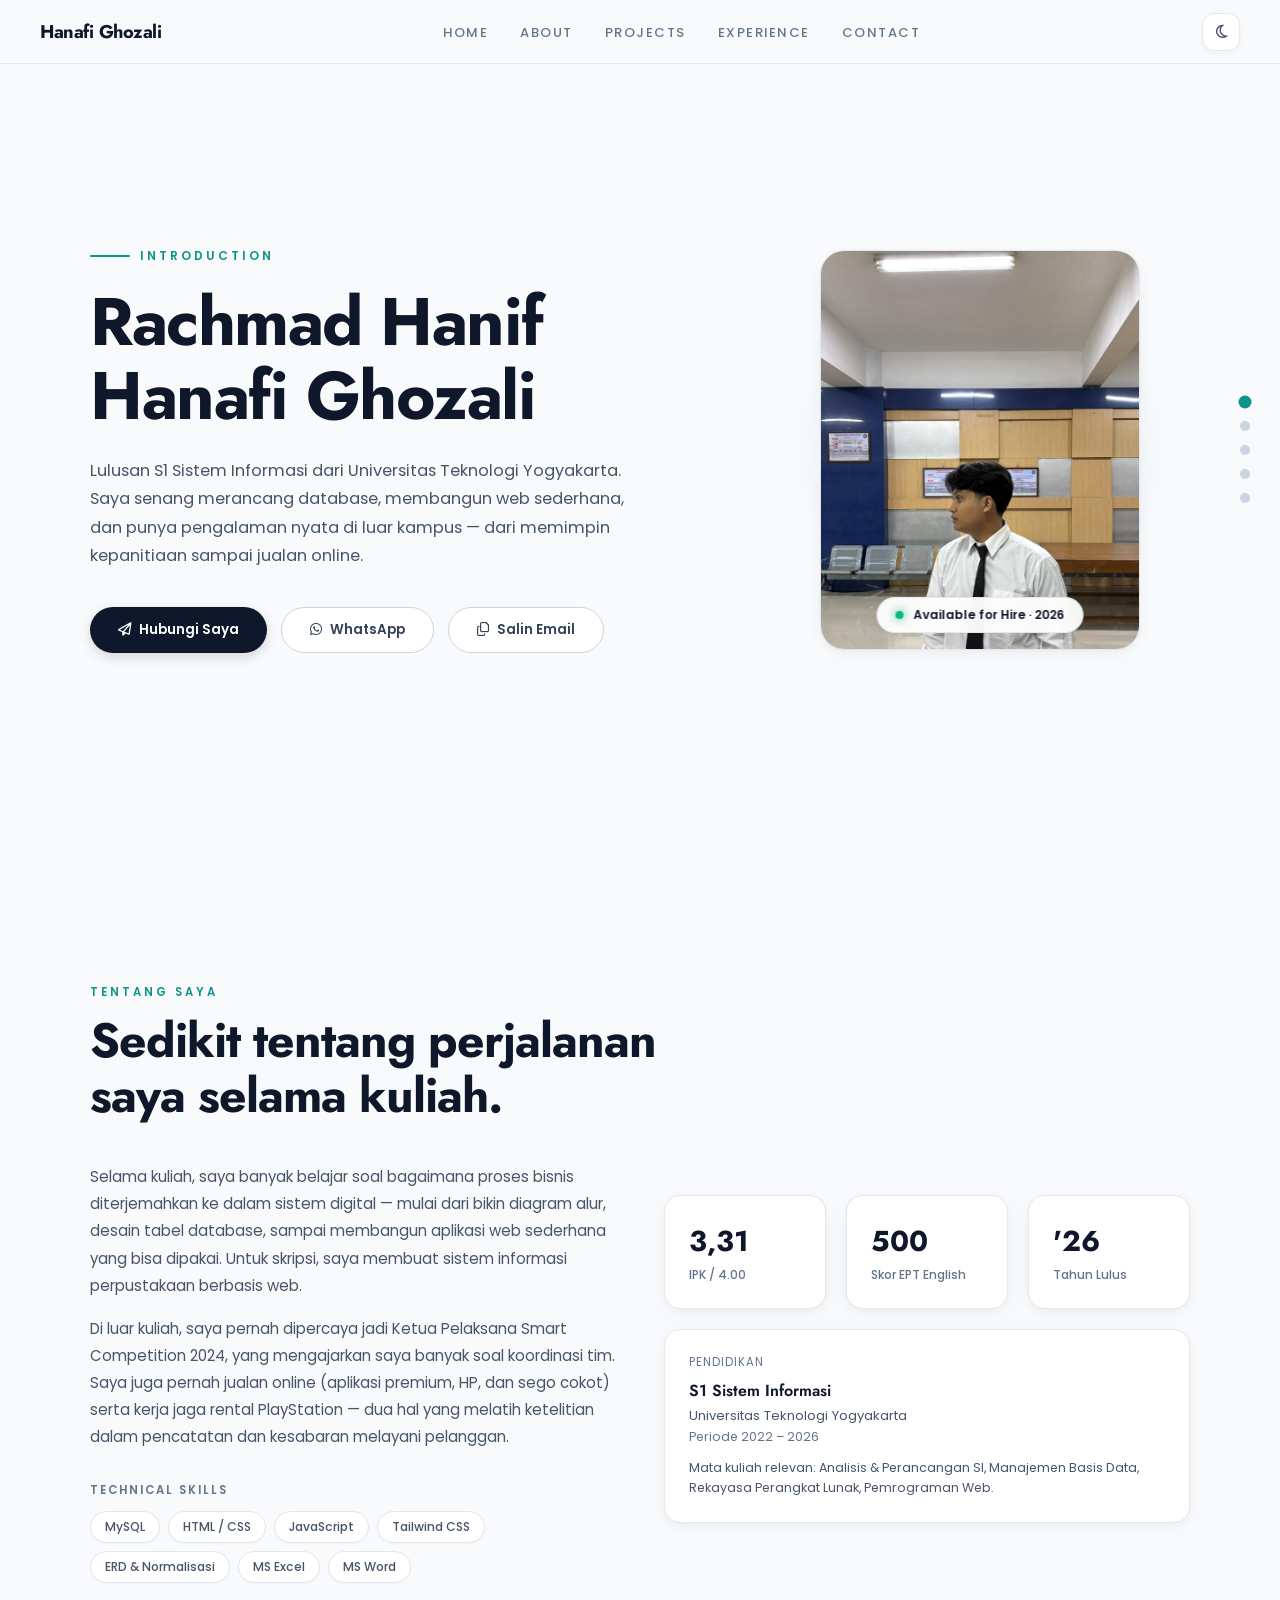
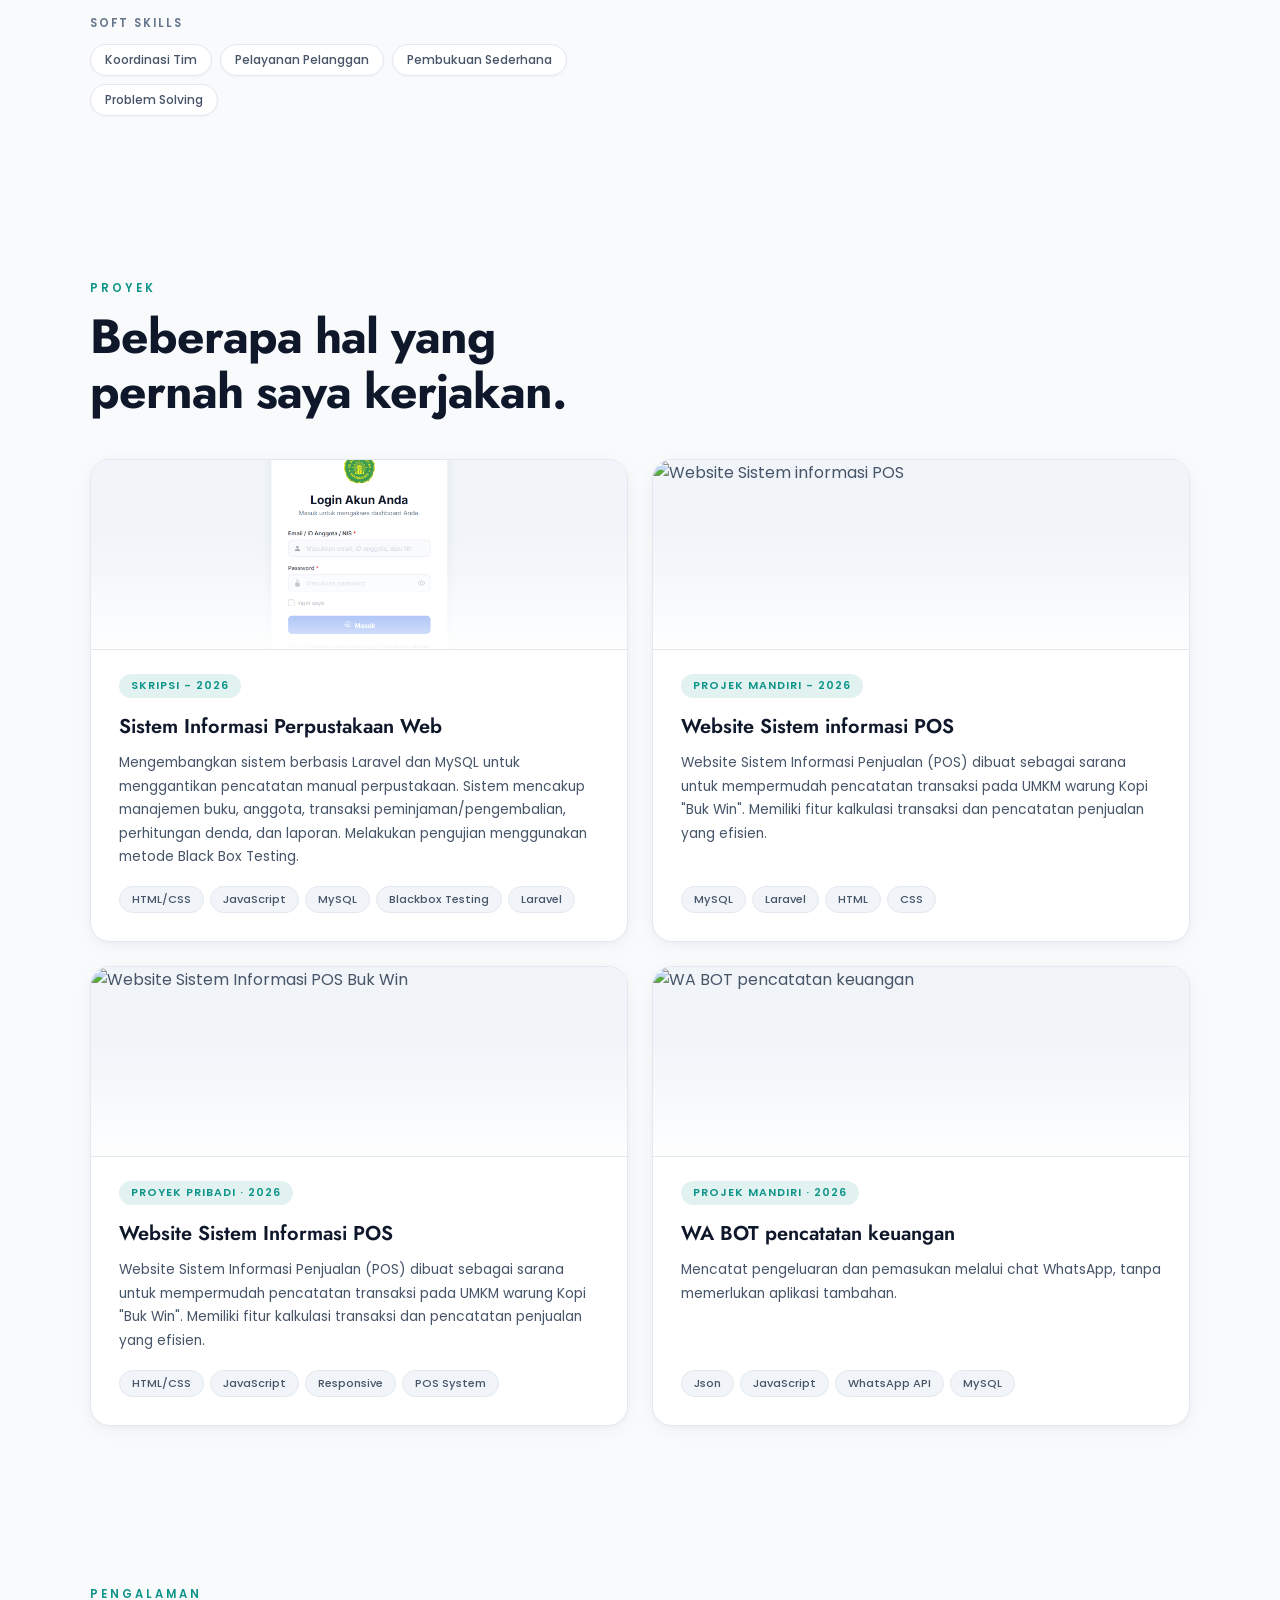
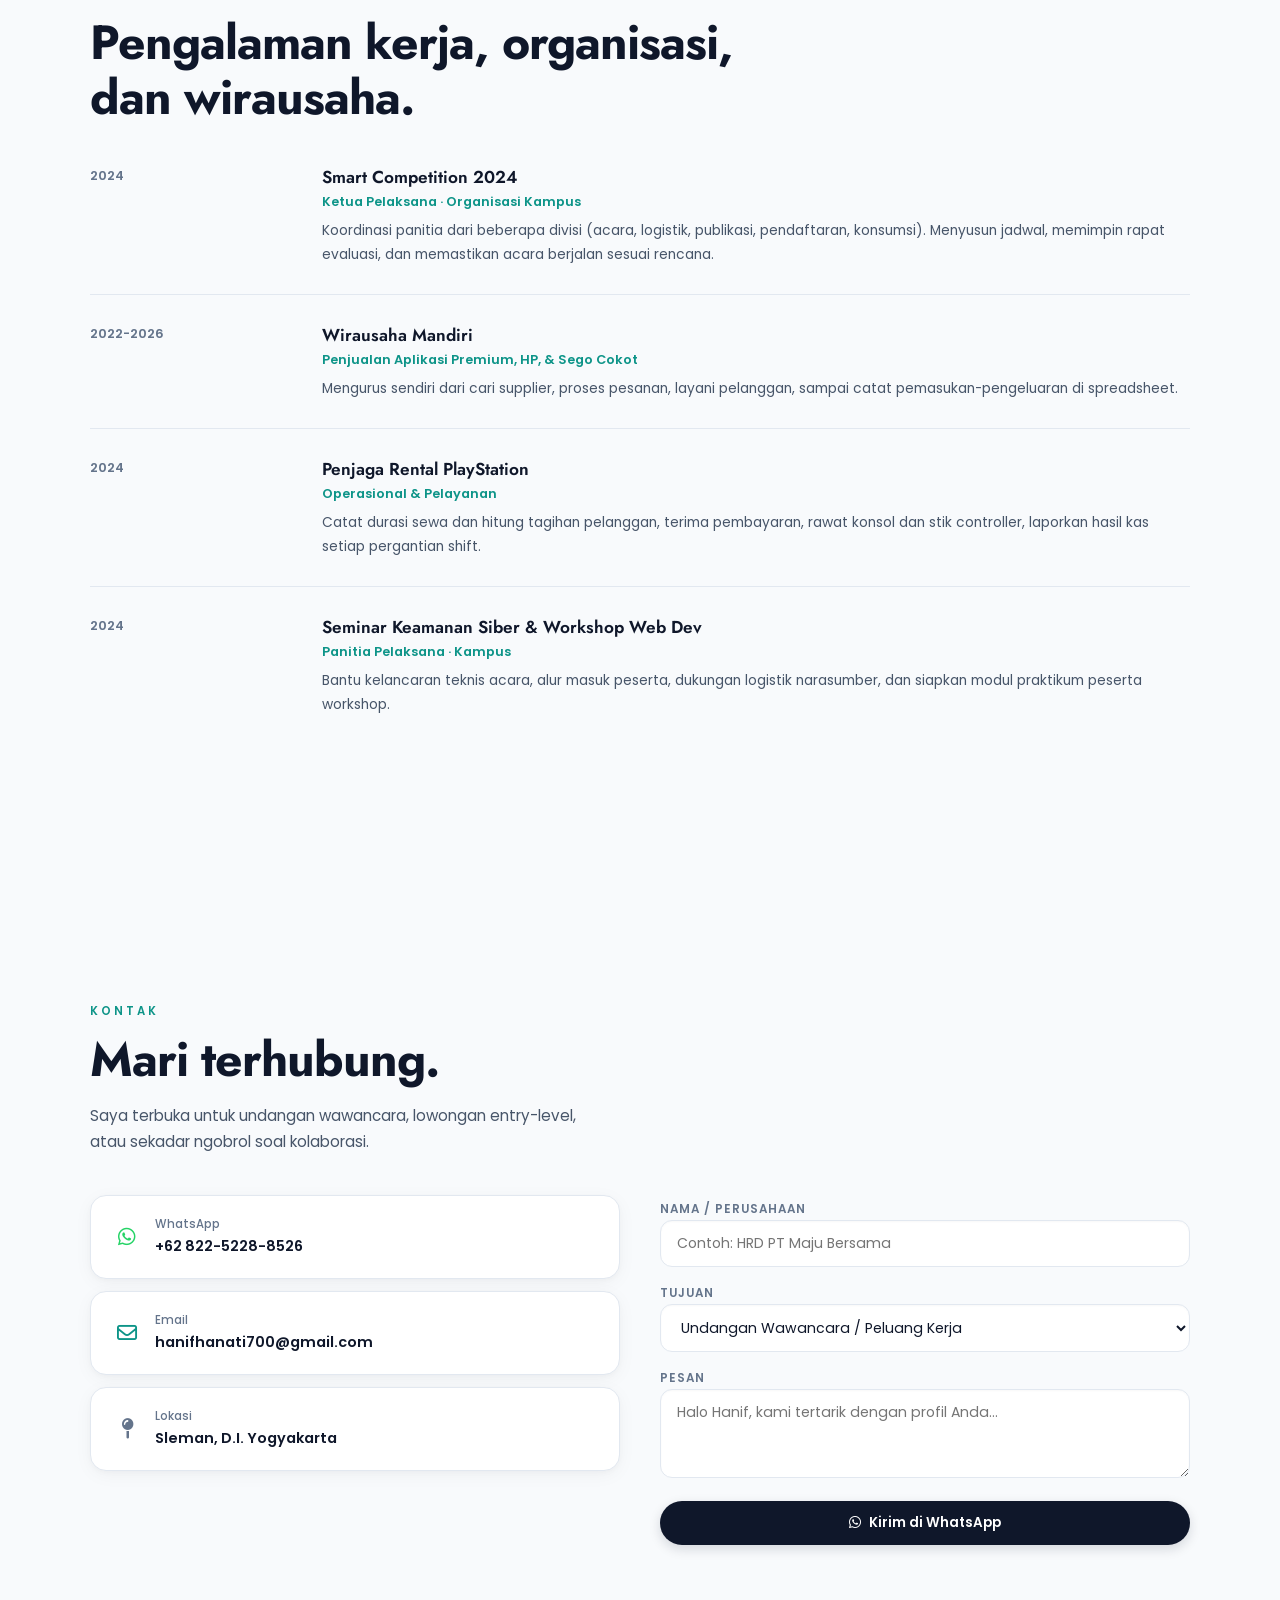
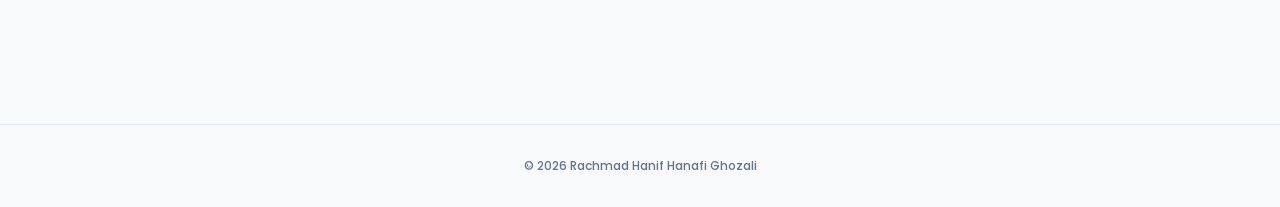
==== portofolio_rachmad_hanif.html @ 7d12f342 "Add responsive portfolio website Co-authored-by: Copilot <223556219+Copilot@users.noreply.github.com" ====
<!DOCTYPE html>
<html lang="id">

<head>
  <meta charset="UTF-8" />
  <meta name="viewport" content="width=device-width, initial-scale=1.0, viewport-fit=cover" />
  <meta name="theme-color" content="#f8fafc" id="themeColorMeta" />
  <title>Rachmad Hanif Hanafi G. — Portofolio</title>
  <meta name="description" content="Portofolio Rachmad Hanif Hanafi Ghozali, lulusan S1 Sistem Informasi UTY." />

  <link rel="preconnect" href="https://fonts.googleapis.com">
  <link rel="preconnect" href="https://fonts.gstatic.com" crossorigin>
  <link
    href="https://fonts.googleapis.com/css2?family=Poppins:wght@300;400;500;600;700;800&family=Jost:wght@300;400;500;600;700&display=swap"
    rel="stylesheet">
  <link rel="stylesheet" href="https://cdnjs.cloudflare.com/ajax/libs/font-awesome/6.5.1/css/all.min.css" />

  <link rel="stylesheet" href="style.css" />
</head>

<body>

  <!-- Preloader -->
  <div class="preloader" id="preloader" aria-label="Memuat Portofolio" role="status">
    <div class="preloader-content">
      <div class="preloader-spinner"></div>
      <span class="preloader-text">Hanafi Ghozali</span>
    </div>
  </div>

  <!-- Navbar -->
  <nav class="navbar">
    <a href="#home" class="navbar-brand">Hanafi Ghozali</a>
    <ul class="navbar-links">
      <li><a href="#home">Home</a></li>
      <li><a href="#about">About</a></li>
      <li><a href="#projects">Projects</a></li>
      <li><a href="#experience">Experience</a></li>
      <li><a href="#contact">Contact</a></li>
    </ul>
    <div class="nav-actions">
      <button class="theme-toggle" id="themeToggle" aria-label="Ganti Tema" title="Ganti Mode Terang / Gelap">
        <i class="fa-regular fa-moon"></i>
      </button>
      <button class="menu-toggle" id="menuToggle" aria-label="Buka menu navigasi" aria-expanded="false">
        <span></span>
        <span></span>
        <span></span>
      </button>
    </div>
  </nav>

  <!-- Mobile Menu Drawer & Overlay -->
  <div class="mobile-menu-overlay" id="mobileMenuOverlay"></div>
  <aside class="mobile-menu" id="mobileMenu" aria-label="Mobile Navigation">
    <div>
      <div class="mobile-menu-header">
        <a href="#home" class="navbar-brand mobile-nav-link"
          style="padding: 0; border: none; background: transparent;">Hanafi Ghozali</a>
        <button class="theme-toggle" id="mobileThemeToggle" aria-label="Ganti Tema" title="Ganti Mode Terang / Gelap">
          <i class="fa-regular fa-moon"></i>
        </button>
      </div>
      <ul class="mobile-nav-links">
        <li><a href="#home" class="mobile-nav-link"><i class="fa-solid fa-house"></i> Home</a></li>
        <li><a href="#about" class="mobile-nav-link"><i class="fa-solid fa-user"></i> About</a></li>
        <li><a href="#projects" class="mobile-nav-link"><i class="fa-solid fa-folder-open"></i> Projects</a></li>
        <li><a href="#experience" class="mobile-nav-link"><i class="fa-solid fa-briefcase"></i> Experience</a></li>
        <li><a href="#contact" class="mobile-nav-link"><i class="fa-solid fa-paper-plane"></i> Contact</a></li>
      </ul>
    </div>
    <div class="mobile-menu-footer">
      <a href="https://wa.me/6282252288526" target="_blank" class="btn btn-primary"
        style="width: 100%; justify-content: center;">
        <i class="fa-brands fa-whatsapp"></i> WhatsApp Me
      </a>
    </div>
  </aside>

  <!-- Dot Navigation -->
  <div class="dot-nav">
    <a href="#home" class="active" data-section="home" title="Home"></a>
    <a href="#about" data-section="about" title="About"></a>
    <a href="#projects" data-section="projects" title="Projects"></a>
    <a href="#experience" data-section="experience" title="Experience"></a>
    <a href="#contact" data-section="contact" title="Contact"></a>
  </div>

  <!-- ===== HOME ===== -->
  <section class="section" id="home">
    <div class="section-inner">
      <div class="hero-grid">
        <div class="fade-up">
          <div class="hero-label">Introduction</div>
          <h1 class="hero-title">
            Rachmad Hanif<br>Hanafi Ghozali
          </h1>
          <p class="hero-sub">
            Lulusan S1 Sistem Informasi dari Universitas Teknologi Yogyakarta.
            Saya senang merancang database, membangun web sederhana, dan punya pengalaman
            nyata di luar kampus — dari memimpin kepanitiaan sampai jualan online.
          </p>
          <div class="hero-buttons">
            <a href="#contact" class="btn btn-primary">
              <i class="fa-regular fa-paper-plane"></i> Hubungi Saya
            </a>
            <a href="https://wa.me/6282252288526" target="_blank" class="btn btn-outline">
              <i class="fa-brands fa-whatsapp"></i> WhatsApp
            </a>
            <button onclick="salinKontak('hanifhanati700@gmail.com', 'Email')" class="btn btn-outline">
              <i class="fa-regular fa-copy"></i> Salin Email
            </button>
          </div>
        </div>

        <div class="hero-visual fade-up">
          <div class="hero-avatar-glow"></div>
          <div class="hero-avatar-card">
            <img src="porto.jpeg" alt="Rachmad Hanif Hanafi Ghozali" class="hero-avatar-img"
              onerror="this.onerror=null; this.src='https://images.unsplash.com/photo-1534528741775-53994a69daeb?w=600&auto=format&fit=crop&q=80';">
            <div class="hero-badge-floating">
              <span class="status-dot"></span>
              <span>Available for Hire · 2026</span>
            </div>
          </div>
        </div>
      </div>
    </div>
  </section>

  <!-- ===== ABOUT ===== -->
  <section class="section" id="about">
    <div class="section-inner">
      <div class="fade-up">
        <div class="section-label">Tentang Saya</div>
        <h2 class="section-title">Sedikit tentang perjalanan<br>saya selama kuliah.</h2>
      </div>

      <div class="about-grid">
        <div class="fade-up">
          <div class="about-text">
            <p>
              Selama kuliah, saya banyak belajar soal bagaimana proses bisnis diterjemahkan ke dalam
              sistem digital — mulai dari bikin diagram alur, desain tabel database, sampai membangun
              aplikasi web sederhana yang bisa dipakai. Untuk skripsi, saya membuat sistem informasi
              perpustakaan berbasis web.
            </p>
            <p>
              Di luar kuliah, saya pernah dipercaya jadi Ketua Pelaksana Smart Competition 2024,
              yang mengajarkan saya banyak soal koordinasi tim. Saya juga pernah jualan online
              (aplikasi premium, HP, dan sego cokot) serta kerja jaga rental PlayStation — dua hal
              yang melatih ketelitian dalam pencatatan dan kesabaran melayani pelanggan.
            </p>
          </div>

          <div class="skills-group">
            <h4>Technical Skills</h4>
            <div class="skills-list">
              <span class="skill-tag">MySQL</span>
              <span class="skill-tag">HTML / CSS</span>
              <span class="skill-tag">JavaScript</span>
              <span class="skill-tag">Tailwind CSS</span>
              <span class="skill-tag">ERD & Normalisasi</span>
              <span class="skill-tag">MS Excel</span>
              <span class="skill-tag">MS Word</span>
            </div>
          </div>

          <div class="skills-group">
            <h4>Soft Skills</h4>
            <div class="skills-list">
              <span class="skill-tag">Koordinasi Tim</span>
              <span class="skill-tag">Pelayanan Pelanggan</span>
              <span class="skill-tag">Pembukuan Sederhana</span>
              <span class="skill-tag">Problem Solving</span>
            </div>
          </div>
        </div>

        <div class="fade-up">
          <div class="stats-row">
            <div class="stat-item">
              <div class="stat-value">3,31</div>
              <div class="stat-label">IPK / 4.00</div>
            </div>
            <div class="stat-item">
              <div class="stat-value">500</div>
              <div class="stat-label">Skor EPT English</div>
            </div>
            <div class="stat-item">
              <div class="stat-value">'26</div>
              <div class="stat-label">Tahun Lulus</div>
            </div>
          </div>

          <div style="margin-top: 20px;">
            <div class="stat-item">
              <div
                style="font-size: 0.72rem; color: var(--text-dim); text-transform: uppercase; letter-spacing: 1px; margin-bottom: 8px;">
                Pendidikan</div>
              <div
                style="font-size: 1rem; font-weight: 600; color: var(--text-bright); font-family: 'Jost', sans-serif;">
                S1 Sistem Informasi</div>
              <div style="font-size: 0.82rem; color: var(--text); margin-top: 4px;">Universitas Teknologi Yogyakarta
              </div>
              <div style="font-size: 0.78rem; color: var(--text-dim); margin-top: 2px;">Periode 2022 – 2026</div>
              <div style="font-size: 0.78rem; color: var(--text); margin-top: 12px; line-height: 1.6;">
                Mata kuliah relevan: Analisis & Perancangan SI, Manajemen Basis Data,
                Rekayasa Perangkat Lunak, Pemrograman Web.
              </div>
            </div>
          </div>
        </div>
      </div>
    </div>
  </section>

  <!-- ===== PROJECTS ===== -->
  <section class="section" id="projects">
    <div class="section-inner">
      <div class="fade-up">
        <div class="section-label">Proyek</div>
        <h2 class="section-title">Beberapa hal yang<br>pernah saya kerjakan.</h2>
      </div>

      <div class="projects-grid">
        <!-- Project 1: Perpustakaan -->
        <div class="project-card fade-up">
          <div class="project-img-wrapper">
            <img src="Perpustakaan.png" alt="Sistem Informasi Perpustakaan Web" class="project-img">
            <div class="project-img-overlay"></div>
          </div>
          <div class="project-content">
            <span class="project-badge">Skripsi - 2026</span>
            <h3>Sistem Informasi Perpustakaan Web</h3>
            <p>
              Mengembangkan sistem berbasis Laravel dan MySQL untuk menggantikan pencatatan manual perpustakaan. Sistem
              mencakup manajemen buku, anggota, transaksi peminjaman/pengembalian, perhitungan denda, dan laporan.
              Melakukan pengujian menggunakan metode Black Box Testing.
            </p>
            <div class="project-tags">
              <span>HTML/CSS</span>
              <span>JavaScript</span>
              <span>MySQL</span>
              <span>Blackbox Testing</span>
              <span>Laravel</span>
            </div>
          </div>
        </div>

        <!-- Project 2:Website Sistem informasi POS -->
        <div class="project-card fade-up">
          <div class="project-img-wrapper">
            <img src="https://images.unsplash.com/photo-1544383835-bda2bc66a55d?w=800&auto=format&fit=crop&q=80"
              alt="Website Sistem informasi POS" class="project-img">
            <div class="project-img-overlay"></div>
          </div>

          <div class="project-content">
            <span class="project-badge">Projek Mandiri - 2026</span>
            <h3>Website Sistem informasi POS</h3>
            <p>
              Website Sistem Informasi Penjualan (POS) dibuat sebagai sarana untuk mempermudah
              pencatatan transaksi pada UMKM warung Kopi "Buk Win". Memiliki fitur kalkulasi transaksi dan pencatatan
              penjualan yang efisien.
            </p>
            <div class="project-tags">
              <span>MySQL</span>
              <span>Laravel</span>
              <span>HTML</span>
              <span>CSS</span>
            </div>
          </div>
        </div>

        <!-- Project 3: POS Warung Kopi -->
        <div class="project-card fade-up">
          <div class="project-img-wrapper">
            <img src="https://images.unsplash.com/photo-1501339847302-ac426a4a7cbb?w=800&auto=format&fit=crop&q=80"
              alt="Website Sistem Informasi POS Buk Win" class="project-img">
            <div class="project-img-overlay"></div>
          </div>
          <div class="project-content">
            <span class="project-badge">Proyek Pribadi · 2026</span>
            <h3>Website Sistem Informasi POS</h3>
            <p>
              Website Sistem Informasi Penjualan (POS) dibuat sebagai sarana untuk mempermudah
              pencatatan transaksi pada UMKM warung Kopi "Buk Win". Memiliki fitur kalkulasi transaksi dan pencatatan
              penjualan yang efisien.
            </p>
            <div class="project-tags">
              <span>HTML/CSS</span>
              <span>JavaScript</span>
              <span>Responsive</span>
              <span>POS System</span>
            </div>
          </div>
        </div>

        <!-- Project 4: WA BOT pencatatan keuangan-->
        <div class="project-card fade-up">
          <div class="project-img-wrapper">
            <img src="https://images.unsplash.com/photo-1551288049-bebda4e38f71?w=800&auto=format&fit=crop&q=80"
              alt="WA BOT pencatatan keuangan" class="project-img">
            <div class="project-img-overlay"></div>
          </div>
          <div class="project-content">
            <span class="project-badge">Projek Mandiri · 2026</span>
            <h3>WA BOT pencatatan keuangan</h3>
            <p>
              Mencatat pengeluaran dan pemasukan melalui chat WhatsApp, tanpa memerlukan aplikasi tambahan.
            </p>
            <div class="project-tags">
              <span>Json</span>
              <span>JavaScript</span>
              <span>WhatsApp API</span>
              <span>MySQL</span>
            </div>
          </div>
        </div>
      </div>
    </div>
  </section>

  <!-- ===== EXPERIENCE ===== -->
  <section class="section" id="experience">
    <div class="section-inner">
      <div class="fade-up">
        <div class="section-label">Pengalaman</div>
        <h2 class="section-title">Pengalaman kerja, organisasi,<br>dan wirausaha.</h2>
      </div>

      <div class="timeline fade-up">
        <div class="timeline-item">
          <div class="timeline-date">2024</div>
          <div class="timeline-content">
            <h3>Smart Competition 2024</h3>
            <div class="role">Ketua Pelaksana · Organisasi Kampus</div>
            <p>
              Koordinasi panitia dari beberapa divisi (acara, logistik, publikasi, pendaftaran, konsumsi).
              Menyusun jadwal, memimpin rapat evaluasi, dan memastikan acara berjalan sesuai rencana.
            </p>
          </div>
        </div>

        <div class="timeline-item">
          <div class="timeline-date">2022-2026</div>
          <div class="timeline-content">
            <h3>Wirausaha Mandiri</h3>
            <div class="role">Penjualan Aplikasi Premium, HP, & Sego Cokot</div>
            <p>
              Mengurus sendiri dari cari supplier, proses pesanan, layani pelanggan,
              sampai catat pemasukan-pengeluaran di spreadsheet.
            </p>
          </div>
        </div>

        <div class="timeline-item">
          <div class="timeline-date">2024</div>
          <div class="timeline-content">
            <h3>Penjaga Rental PlayStation</h3>
            <div class="role">Operasional & Pelayanan</div>
            <p>
              Catat durasi sewa dan hitung tagihan pelanggan, terima pembayaran,
              rawat konsol dan stik controller, laporkan hasil kas setiap pergantian shift.
            </p>
          </div>
        </div>

        <div class="timeline-item">
          <div class="timeline-date">2024</div>
          <div class="timeline-content">
            <h3>Seminar Keamanan Siber & Workshop Web Dev</h3>
            <div class="role">Panitia Pelaksana · Kampus</div>
            <p>
              Bantu kelancaran teknis acara, alur masuk peserta, dukungan logistik narasumber,
              dan siapkan modul praktikum peserta workshop.
            </p>
          </div>
        </div>
      </div>
    </div>
  </section>

  <!-- ===== CONTACT ===== -->
  <section class="section" id="contact">
    <div class="section-inner">
      <div class="fade-up">
        <div class="section-label">Kontak</div>
        <h2 class="section-title">Mari terhubung.</h2>
        <p class="section-desc">
          Saya terbuka untuk undangan wawancara, lowongan entry-level, atau sekadar ngobrol soal kolaborasi.
        </p>
      </div>

      <div class="contact-grid fade-up">
        <div class="contact-links">
          <a href="https://wa.me/6282252288526" target="_blank" class="contact-link">
            <i class="fa-brands fa-whatsapp" style="color: #25D366;"></i>
            <div>
              <span class="label">WhatsApp</span>
              <span class="value">+62 822-5228-8526</span>
            </div>
          </a>
          <a href="mailto:hanifhanati700@gmail.com" class="contact-link">
            <i class="fa-regular fa-envelope" style="color: var(--accent);"></i>
            <div>
              <span class="label">Email</span>
              <span class="value">hanifhanati700@gmail.com</span>
            </div>
          </a>
          <div class="contact-link">
            <i class="fa-solid fa-map-pin" style="color: var(--text-dim);"></i>
            <div>
              <span class="label">Lokasi</span>
              <span class="value">Sleman, D.I. Yogyakarta</span>
            </div>
          </div>
        </div>

        <div>
          <form id="waForm" class="contact-form">
            <div>
              <label>Nama / Perusahaan</label>
              <input type="text" id="waName" required placeholder="Contoh: HRD PT Maju Bersama">
            </div>
            <div>
              <label>Tujuan</label>
              <select id="waTopic">
                <option value="Undangan Wawancara Kerja">Undangan Wawancara / Peluang Kerja</option>
                <option value="Tawaran Proyek">Tawaran Proyek</option>
                <option value="Diskusi & Kolaborasi">Diskusi / Lainnya</option>
              </select>
            </div>
            <div>
              <label>Pesan</label>
              <textarea id="waMessage" rows="3" required
                placeholder="Halo Hanif, kami tertarik dengan profil Anda..."></textarea>
            </div>
            <button type="submit" class="btn btn-primary"
              style="justify-content: center; width: 100%; margin-top: 4px;">
              <i class="fa-brands fa-whatsapp"></i> Kirim di WhatsApp
            </button>
          </form>
        </div>
      </div>
    </div>
  </section>

  <!-- Footer -->
  <footer class="footer">
    © 2026 Rachmad Hanif Hanafi Ghozali
  </footer>

  <!-- Toast -->
  <div id="toast" class="toast">
    <i class="fa-solid fa-check" style="margin-right: 6px;"></i>
    <span id="toastText">Berhasil disalin!</span>
  </div>

  <!-- Script -->
  <script src="script.js"></script>
</body>

</html>
---- style.css ----
*,
*::before,
*::after {
  margin: 0;
  padding: 0;
  box-sizing: border-box;
}

/* ===== Theme Tokens (Default: Clean Modern Light/Slate Theme) ===== */
:root {
  --bg: #f8fafc;
  --bg-card: #ffffff;
  --bg-subtle: #f1f5f9;
  --border: #e2e8f0;
  --border-hover: #cbd5e1;
  --text: #475569;
  --text-bright: #0f172a;
  --text-dim: #64748b;
  --accent: #0d9488;
  --accent-hover: #0f766e;
  --accent-dim: rgba(13, 148, 136, 0.12);
  --card-shadow: 0 4px 20px -2px rgba(15, 23, 42, 0.05), 0 2px 6px -1px rgba(15, 23, 42, 0.03);
  --card-shadow-hover: 0 20px 35px -5px rgba(15, 23, 42, 0.08), 0 8px 16px -4px rgba(15, 23, 42, 0.04);
  --nav-bg: rgba(248, 250, 252, 0.85);
  --btn-primary-bg: #0f172a;
  --btn-primary-text: #ffffff;
  --btn-primary-hover: #0d9488;
  --btn-outline-bg: #ffffff;
  --btn-outline-border: #cbd5e1;
  --btn-outline-text: #334155;
  --btn-outline-hover-border: #0f172a;
  --btn-outline-hover-text: #0f172a;
  --floating-badge-bg: rgba(255, 255, 255, 0.94);
  --floating-badge-text: #0f172a;
  --floating-badge-border: #e2e8f0;
  --floating-badge-shadow: 0 8px 20px rgba(15, 23, 42, 0.08);
  --hero-glow: radial-gradient(circle, rgba(13, 148, 136, 0.18) 0%, rgba(13, 148, 136, 0) 70%);
  --mobile-menu-bg: #ffffff;
  --overlay-bg: rgba(15, 23, 42, 0.45);
  --project-img-bg: #f1f5f9;
  --project-overlay: linear-gradient(to top, rgba(255, 255, 255, 0.9) 0%, transparent 60%);
  --tag-bg: #f1f5f9;
  --tag-text: #475569;
  --input-bg: #ffffff;
  --input-text: #0f172a;
  --toast-bg: #0f172a;
  --toast-text: #ffffff;
}

/* ===== Dark Mode Tokens (Soft Slate, NOT pitch black) ===== */
[data-theme="dark"] {
  --bg: #0f172a;
  --bg-card: #1e293b;
  --bg-subtle: #334155;
  --border: #334155;
  --border-hover: #475569;
  --text: #cbd5e1;
  --text-bright: #f8fafc;
  --text-dim: #94a3b8;
  --accent: #2dd4bf;
  --accent-hover: #14b8a6;
  --accent-dim: rgba(45, 212, 191, 0.15);
  --card-shadow: 0 10px 30px -5px rgba(0, 0, 0, 0.4);
  --card-shadow-hover: 0 20px 40px -10px rgba(45, 212, 191, 0.15);
  --nav-bg: rgba(15, 23, 42, 0.85);
  --btn-primary-bg: #f8fafc;
  --btn-primary-text: #0f172a;
  --btn-primary-hover: #2dd4bf;
  --btn-outline-bg: rgba(255, 255, 255, 0.03);
  --btn-outline-border: #334155;
  --btn-outline-text: #cbd5e1;
  --btn-outline-hover-border: #94a3b8;
  --btn-outline-hover-text: #f8fafc;
  --floating-badge-bg: rgba(15, 23, 42, 0.92);
  --floating-badge-text: #f8fafc;
  --floating-badge-border: rgba(255, 255, 255, 0.15);
  --floating-badge-shadow: 0 8px 20px rgba(0, 0, 0, 0.5);
  --hero-glow: radial-gradient(circle, rgba(45, 212, 191, 0.2) 0%, rgba(45, 212, 191, 0) 70%);
  --mobile-menu-bg: #1e293b;
  --overlay-bg: rgba(0, 0, 0, 0.75);
  --project-img-bg: #0f172a;
  --project-overlay: linear-gradient(to top, rgba(30, 41, 59, 0.85) 0%, transparent 60%);
  --tag-bg: rgba(255, 255, 255, 0.05);
  --tag-text: #94a3b8;
  --input-bg: #0f172a;
  --input-text: #f8fafc;
  --toast-bg: #f8fafc;
  --toast-text: #0f172a;
}

html {
  scroll-behavior: smooth;
  scroll-snap-type: y mandatory;
}

body {
  font-family: 'Poppins', sans-serif;
  background: var(--bg);
  color: var(--text);
  overflow-x: hidden;
  -webkit-font-smoothing: antialiased;
  transition: background-color 0.3s ease, color 0.3s ease;
}

.section,
.navbar,
.mobile-menu,
.footer {
  overflow-wrap: anywhere;
}

.section {
  scroll-margin-top: 64px;
}

::selection {
  background: var(--accent);
  color: #ffffff;
}

/* ===== Fullpage Sections ===== */
.section {
  min-height: 100vh;
  scroll-snap-align: start;
  display: flex;
  align-items: center;
  position: relative;
  padding: 80px 40px;
}

.section-inner {
  max-width: 1100px;
  margin: 0 auto;
  width: 100%;
  min-width: 0;
}

/* ===== Sidebar Dot Nav ===== */
.dot-nav {
  position: fixed;
  right: 30px;
  top: 50%;
  transform: translateY(-50%);
  z-index: 100;
  display: flex;
  flex-direction: column;
  gap: 14px;
}

.dot-nav a {
  width: 10px;
  height: 10px;
  border-radius: 50%;
  background: var(--border-hover);
  transition: all 0.3s ease;
  display: block;
}

.dot-nav a.active,
.dot-nav a:hover {
  background: var(--accent);
  transform: scale(1.3);
}

/* ===== Top Navbar ===== */
.navbar {
  position: fixed;
  top: 0;
  left: 0;
  right: 0;
  z-index: 50;
  padding: 0 40px;
  height: 64px;
  display: flex;
  align-items: center;
  justify-content: space-between;
  background: var(--nav-bg);
  backdrop-filter: blur(16px);
  -webkit-backdrop-filter: blur(16px);
  border-bottom: 1px solid var(--border);
  transition: background 0.3s ease, border-color 0.3s ease;
}

.navbar-brand {
  font-family: 'Jost', sans-serif;
  font-weight: 700;
  font-size: 1.15rem;
  color: var(--text-bright);
  text-decoration: none;
  letter-spacing: -0.5px;
}

.navbar-links {
  display: flex;
  gap: 32px;
  list-style: none;
}

.navbar-links a {
  font-size: 0.82rem;
  font-weight: 500;
  color: var(--text-dim);
  text-decoration: none;
  text-transform: uppercase;
  letter-spacing: 1.5px;
  transition: color 0.3s;
}

.navbar-links a:hover {
  color: var(--accent);
}

.nav-actions {
  display: flex;
  align-items: center;
  gap: 12px;
}

.theme-toggle {
  width: 38px;
  height: 38px;
  border-radius: 12px;
  border: 1px solid var(--border);
  background: var(--bg-card);
  color: var(--text);
  display: flex;
  align-items: center;
  justify-content: center;
  cursor: pointer;
  font-size: 0.95rem;
  transition: all 0.25s ease;
  box-shadow: 0 2px 6px rgba(0, 0, 0, 0.04);
}

.theme-toggle:hover {
  border-color: var(--accent);
  color: var(--accent);
  transform: translateY(-1px);
}

/* ===== Hero ===== */
.hero-grid {
  display: grid;
  grid-template-columns: 1.2fr 0.8fr;
  align-items: center;
  gap: 48px;
}

.hero-label {
  font-size: 0.75rem;
  font-weight: 600;
  letter-spacing: 3px;
  text-transform: uppercase;
  color: var(--accent);
  margin-bottom: 20px;
  display: flex;
  align-items: center;
  gap: 10px;
}

.hero-label::before {
  content: '';
  width: 40px;
  height: 2px;
  background: var(--accent);
  border-radius: 2px;
}

.hero-title {
  font-family: 'Jost', sans-serif;
  font-size: clamp(2.4rem, 5.5vw, 4.2rem);
  font-weight: 700;
  color: var(--text-bright);
  line-height: 1.1;
  letter-spacing: -1.5px;
  margin-bottom: 24px;
}

.hero-sub {
  font-size: 1.02rem;
  font-weight: 400;
  color: var(--text);
  max-width: 540px;
  line-height: 1.75;
  margin-bottom: 36px;
}

.hero-buttons {
  display: flex;
  gap: 14px;
  flex-wrap: wrap;
}

.hero-visual {
  position: relative;
  display: flex;
  justify-content: center;
  align-items: center;
}

.hero-avatar-glow {
  position: absolute;
  width: 320px;
  height: 320px;
  background: var(--hero-glow);
  filter: blur(35px);
  z-index: 1;
  pointer-events: none;
}

.hero-avatar-card {
  position: relative;
  z-index: 2;
  width: 100%;
  max-width: 320px;
  aspect-ratio: 4/5;
  border-radius: 24px;
  overflow: hidden;
  border: 1px solid var(--border);
  background: var(--bg-card);
  box-shadow: var(--card-shadow);
  transition: all 0.4s cubic-bezier(0.16, 1, 0.3, 1);
}

.hero-avatar-card:hover {
  transform: translateY(-6px) scale(1.01);
  border-color: var(--accent);
  box-shadow: var(--card-shadow-hover);
}

.hero-avatar-img {
  width: 100%;
  height: 100%;
  object-fit: cover;
  object-position: center 20%;
  display: block;
  transition: transform 0.6s ease;
}

.hero-avatar-card:hover .hero-avatar-img {
  transform: scale(1.04);
}

.hero-badge-floating {
  position: absolute;
  bottom: 16px;
  left: 50%;
  transform: translateX(-50%);
  background: var(--floating-badge-bg);
  backdrop-filter: blur(12px);
  -webkit-backdrop-filter: blur(12px);
  border: 1px solid var(--floating-badge-border);
  padding: 8px 18px;
  border-radius: 50px;
  display: flex;
  align-items: center;
  gap: 10px;
  font-size: 0.75rem;
  font-weight: 600;
  color: var(--floating-badge-text);
  white-space: nowrap;
  box-shadow: var(--floating-badge-shadow);
}

.status-dot {
  width: 8px;
  height: 8px;
  border-radius: 50%;
  background: #10b981;
  box-shadow: 0 0 10px #10b981;
  animation: pulse 2s infinite;
}

@keyframes pulse {
  0%,
  100% {
    opacity: 1;
    transform: scale(1);
  }

  50% {
    opacity: 0.5;
    transform: scale(0.85);
  }
}

.btn {
  display: inline-flex;
  align-items: center;
  gap: 8px;
  padding: 12px 28px;
  border-radius: 50px;
  font-size: 0.84rem;
  font-weight: 600;
  text-decoration: none;
  transition: all 0.3s ease;
  cursor: pointer;
  border: none;
  font-family: inherit;
}

.btn-primary {
  background: var(--btn-primary-bg);
  color: var(--btn-primary-text);
  box-shadow: 0 4px 12px rgba(15, 23, 42, 0.15);
}

.btn-primary:hover {
  background: var(--btn-primary-hover);
  color: #ffffff;
  transform: translateY(-2px);
  box-shadow: 0 6px 18px rgba(13, 148, 136, 0.3);
}

.btn-outline {
  background: var(--btn-outline-bg);
  color: var(--btn-outline-text);
  border: 1px solid var(--btn-outline-border);
}

.btn-outline:hover {
  border-color: var(--btn-outline-hover-border);
  color: var(--btn-outline-hover-text);
  transform: translateY(-2px);
  box-shadow: 0 4px 12px rgba(0, 0, 0, 0.06);
}

/* ===== Section Headers ===== */
.section-label {
  font-size: 0.72rem;
  font-weight: 600;
  letter-spacing: 3px;
  text-transform: uppercase;
  color: var(--accent);
  margin-bottom: 12px;
}

.section-title {
  font-family: 'Jost', sans-serif;
  font-size: clamp(1.8rem, 4vw, 3rem);
  font-weight: 700;
  color: var(--text-bright);
  letter-spacing: -1px;
  line-height: 1.15;
  margin-bottom: 16px;
}

.section-desc {
  font-size: 0.95rem;
  font-weight: 400;
  color: var(--text);
  max-width: 520px;
  line-height: 1.7;
}

/* ===== About ===== */
.about-grid {
  display: grid;
  grid-template-columns: 1fr 1fr;
  gap: 48px;
  margin-top: 40px;
}

.about-text {
  font-size: 0.94rem;
  font-weight: 400;
  line-height: 1.8;
  color: var(--text);
}

.about-text p+p {
  margin-top: 16px;
}

.skills-group {
  margin-top: 32px;
}

.skills-group h4 {
  font-size: 0.72rem;
  font-weight: 600;
  letter-spacing: 2px;
  text-transform: uppercase;
  color: var(--text-dim);
  margin-bottom: 12px;
}

.skills-list {
  display: flex;
  flex-wrap: wrap;
  gap: 8px;
}

.skill-tag {
  padding: 6px 14px;
  border-radius: 50px;
  font-size: 0.76rem;
  font-weight: 500;
  background: var(--bg-card);
  border: 1px solid var(--border);
  color: var(--text);
  box-shadow: 0 1px 3px rgba(0, 0, 0, 0.03);
  transition: all 0.3s;
}

.skill-tag:hover {
  border-color: var(--accent);
  color: var(--accent);
  transform: translateY(-1px);
}

/* ===== Stats ===== */
.stats-row {
  display: grid;
  grid-template-columns: repeat(3, 1fr);
  gap: 20px;
  margin-top: 32px;
}

.stat-item {
  padding: 24px;
  border-radius: 16px;
  background: var(--bg-card);
  border: 1px solid var(--border);
  box-shadow: var(--card-shadow);
  transition: all 0.3s ease;
}

.stat-item:hover {
  border-color: var(--border-hover);
  transform: translateY(-2px);
}

.stat-value {
  font-family: 'Jost', sans-serif;
  font-size: 1.8rem;
  font-weight: 700;
  color: var(--text-bright);
}

.stat-label {
  font-size: 0.75rem;
  font-weight: 500;
  color: var(--text-dim);
  margin-top: 4px;
}

/* ===== Projects ===== */
.projects-grid {
  display: grid;
  grid-template-columns: 1fr 1fr;
  gap: 24px;
  margin-top: 40px;
}

.project-card {
  border-radius: 20px;
  background: var(--bg-card);
  border: 1px solid var(--border);
  box-shadow: var(--card-shadow);
  transition: all 0.4s ease;
  position: relative;
  overflow: hidden;
  display: flex;
  flex-direction: column;
}

.project-card::before {
  content: '';
  position: absolute;
  top: 0;
  left: 0;
  right: 0;
  height: 3px;
  background: transparent;
  transition: background 0.4s;
  z-index: 3;
}

.project-card:hover {
  border-color: var(--border-hover);
  transform: translateY(-5px);
  box-shadow: var(--card-shadow-hover);
}

.project-card:hover::before {
  background: var(--accent);
}

.project-img-wrapper {
  position: relative;
  width: 100%;
  height: 190px;
  overflow: hidden;
  background: var(--project-img-bg);
  border-bottom: 1px solid var(--border);
}

.project-img {
  width: 100%;
  height: 100%;
  object-fit: cover;
  display: block;
  transition: transform 0.5s ease;
}

.project-card:hover .project-img {
  transform: scale(1.06);
}

.project-img-overlay {
  position: absolute;
  inset: 0;
  background: var(--project-overlay);
  pointer-events: none;
}

.project-content {
  padding: 24px 28px 28px;
  display: flex;
  flex-direction: column;
  flex-grow: 1;
}

.project-card.featured {
  grid-column: 1 / -1;
  display: grid;
  grid-template-columns: 1.1fr 0.9fr;
}

.project-card.featured .project-img-wrapper {
  height: 100%;
  min-height: 220px;
  border-bottom: none;
  border-right: 1px solid var(--border);
}

.project-badge {
  display: inline-block;
  align-self: flex-start;
  padding: 4px 12px;
  border-radius: 50px;
  font-size: 0.68rem;
  font-weight: 600;
  text-transform: uppercase;
  letter-spacing: 1px;
  background: var(--accent-dim);
  color: var(--accent);
  margin-bottom: 14px;
}

.project-card h3 {
  font-family: 'Jost', sans-serif;
  font-size: 1.25rem;
  font-weight: 600;
  color: var(--text-bright);
  margin-bottom: 10px;
}

.project-card p {
  font-size: 0.86rem;
  font-weight: 400;
  line-height: 1.7;
  color: var(--text);
  flex-grow: 1;
}

.project-tags {
  display: flex;
  flex-wrap: wrap;
  gap: 6px;
  margin-top: 18px;
}

.project-tags span {
  padding: 4px 12px;
  border-radius: 50px;
  font-size: 0.7rem;
  font-weight: 500;
  background: var(--tag-bg);
  border: 1px solid var(--border);
  color: var(--tag-text);
}

/* ===== Experience Timeline ===== */
.timeline {
  margin-top: 40px;
}

.timeline-item {
  display: grid;
  grid-template-columns: 200px 1fr;
  gap: 32px;
  padding: 28px 0;
  border-bottom: 1px solid var(--border);
  transition: all 0.3s;
}

.timeline-item:first-child {
  padding-top: 0;
}

.timeline-item:last-child {
  border-bottom: none;
}

.timeline-item:hover {
  padding-left: 8px;
}

.timeline-date {
  font-size: 0.8rem;
  font-weight: 600;
  color: var(--text-dim);
  padding-top: 2px;
}

.timeline-content h3 {
  font-family: 'Jost', sans-serif;
  font-size: 1.08rem;
  font-weight: 600;
  color: var(--text-bright);
  margin-bottom: 4px;
}

.timeline-content .role {
  font-size: 0.8rem;
  font-weight: 600;
  color: var(--accent);
  margin-bottom: 8px;
}

.timeline-content p {
  font-size: 0.86rem;
  font-weight: 400;
  line-height: 1.7;
  color: var(--text);
}

/* ===== Contact ===== */
.contact-grid {
  display: grid;
  grid-template-columns: 1fr 1fr;
  gap: 40px;
  margin-top: 40px;
}

.contact-links {
  display: flex;
  flex-direction: column;
  gap: 12px;
}

.contact-link {
  display: flex;
  align-items: center;
  gap: 16px;
  padding: 20px 24px;
  border-radius: 16px;
  background: var(--bg-card);
  border: 1px solid var(--border);
  box-shadow: var(--card-shadow);
  text-decoration: none;
  transition: all 0.3s ease;
}

.contact-link:hover {
  border-color: var(--border-hover);
  transform: translateX(4px);
  box-shadow: var(--card-shadow-hover);
}

.contact-link i {
  font-size: 1.25rem;
  width: 24px;
  text-align: center;
  color: var(--accent);
}

.contact-link .label {
  font-size: 0.72rem;
  font-weight: 500;
  color: var(--text-dim);
  display: block;
}

.contact-link .value {
  font-size: 0.9rem;
  font-weight: 600;
  color: var(--text-bright);
  overflow-wrap: anywhere;
}

.contact-form {
  display: flex;
  flex-direction: column;
  gap: 12px;
}

.contact-form label {
  font-size: 0.74rem;
  font-weight: 600;
  color: var(--text-dim);
  text-transform: uppercase;
  letter-spacing: 1px;
}

.contact-form input,
.contact-form select,
.contact-form textarea {
  width: 100%;
  padding: 12px 16px;
  border-radius: 12px;
  border: 1px solid var(--border);
  background: var(--input-bg);
  color: var(--input-text);
  font-family: inherit;
  font-size: 0.88rem;
  transition: border-color 0.3s, box-shadow 0.3s;
  outline: none;
  box-shadow: inset 0 1px 2px rgba(0, 0, 0, 0.03);
}

.contact-form input:focus,
.contact-form select:focus,
.contact-form textarea:focus {
  border-color: var(--accent);
  box-shadow: 0 0 0 3px var(--accent-dim);
}

.contact-form textarea {
  resize: vertical;
  min-height: 85px;
}

/* ===== Footer ===== */
.footer {
  text-align: center;
  padding: 32px;
  font-size: 0.75rem;
  font-weight: 500;
  color: var(--text-dim);
  border-top: 1px solid var(--border);
}

/* ===== Scroll Animations ===== */
.fade-up {
  opacity: 0;
  transform: translateY(30px);
  transition: all 0.7s cubic-bezier(0.16, 1, 0.3, 1);
}

.fade-up.visible {
  opacity: 1;
  transform: translateY(0);
}

/* ===== Toast ===== */
.toast {
  position: fixed;
  bottom: 24px;
  right: 24px;
  z-index: 200;
  padding: 10px 20px;
  border-radius: 50px;
  background: var(--toast-bg);
  color: var(--toast-text);
  font-size: 0.78rem;
  font-weight: 600;
  transform: translateY(60px);
  opacity: 0;
  transition: all 0.3s ease;
  pointer-events: none;
  box-shadow: 0 8px 24px rgba(0, 0, 0, 0.15);
}

.toast.show {
  transform: translateY(0);
  opacity: 1;
}

/* ===== Mobile Navigation Elements ===== */
.menu-toggle {
  display: none;
  flex-direction: column;
  justify-content: center;
  align-items: center;
  gap: 5px;
  width: 40px;
  height: 40px;
  background: var(--bg-card);
  border: 1px solid var(--border);
  border-radius: 12px;
  cursor: pointer;
  padding: 0;
  z-index: 110;
  transition: all 0.3s ease;
  box-shadow: 0 2px 5px rgba(0, 0, 0, 0.04);
}

.menu-toggle:hover {
  border-color: var(--accent);
  background: var(--bg-subtle);
}

.menu-toggle span {
  display: block;
  width: 20px;
  height: 2px;
  background-color: var(--text-bright);
  border-radius: 2px;
  transition: all 0.3s ease;
}

.menu-toggle.active span:nth-child(1) {
  transform: translateY(7px) rotate(45deg);
}

.menu-toggle.active span:nth-child(2) {
  opacity: 0;
  transform: translateX(-10px);
}

.menu-toggle.active span:nth-child(3) {
  transform: translateY(-7px) rotate(-45deg);
}

.mobile-menu-overlay {
  position: fixed;
  inset: 0;
  background: var(--overlay-bg);
  backdrop-filter: blur(8px);
  -webkit-backdrop-filter: blur(8px);
  z-index: 98;
  opacity: 0;
  visibility: hidden;
  transition: opacity 0.35s ease, visibility 0.35s ease;
}

.mobile-menu-overlay.open {
  opacity: 1;
  visibility: visible;
}

.mobile-menu {
  position: fixed;
  top: 0;
  right: -100%;
  width: min(320px, 85vw);
  height: 100vh;
  height: 100dvh;
  background: var(--mobile-menu-bg);
  border-left: 1px solid var(--border);
  z-index: 99;
  display: flex;
  flex-direction: column;
  justify-content: space-between;
  padding: 24px 20px;
  padding-top: calc(20px + env(safe-area-inset-top, 0px));
  padding-bottom: calc(24px + env(safe-area-inset-bottom, 0px));
  transition: right 0.35s cubic-bezier(0.16, 1, 0.3, 1);
  box-shadow: -10px 0 30px rgba(0, 0, 0, 0.1);
  overflow-y: auto;
}

.mobile-menu.open {
  right: 0;
}

.mobile-menu-header {
  display: flex;
  align-items: center;
  justify-content: space-between;
  padding-bottom: 18px;
  border-bottom: 1px solid var(--border);
}

.mobile-nav-links {
  list-style: none;
  display: flex;
  flex-direction: column;
  gap: 8px;
  margin-top: 20px;
}

.mobile-nav-link {
  display: flex;
  align-items: center;
  gap: 14px;
  padding: 12px 16px;
  border-radius: 12px;
  font-size: 0.92rem;
  font-weight: 500;
  color: var(--text);
  text-decoration: none;
  transition: all 0.25s ease;
}

.mobile-nav-link i {
  width: 20px;
  text-align: center;
  color: var(--accent);
  font-size: 1rem;
}

.mobile-nav-link:hover,
.mobile-nav-link.active {
  color: var(--text-bright);
  background: var(--bg-subtle);
  border: 1px solid var(--border);
}

.mobile-menu-footer {
  margin-top: auto;
  padding-top: 20px;
  border-top: 1px solid var(--border);
}

/* ===== Responsive Media Queries ===== */
@media (max-width: 991px) {
  html {
    scroll-snap-type: none !important;
  }

  .section {
    min-height: auto !important;
    scroll-snap-align: none !important;
    padding: 90px 24px 50px;
    scroll-margin-top: 60px;
  }

  .dot-nav {
    display: none !important;
  }

  .navbar-links {
    display: none !important;
  }

  .menu-toggle {
    display: flex;
  }
}

@media (max-width: 768px) {
  .navbar {
    padding: 0 max(16px, env(safe-area-inset-right, 0px)) 0 max(16px, env(safe-area-inset-left, 0px));
    height: 60px;
    padding-top: env(safe-area-inset-top, 0px);
    height: calc(60px + env(safe-area-inset-top, 0px));
  }

  .section {
    padding: calc(76px + env(safe-area-inset-top, 0px)) max(16px, env(safe-area-inset-right, 0px)) calc(40px + env(safe-area-inset-bottom, 0px)) max(16px, env(safe-area-inset-left, 0px));
  }

  .hero-grid {
    grid-template-columns: 1fr;
    gap: 28px;
  }

  .hero-visual {
    order: -1;
    margin: 10px 0;
  }

  .hero-avatar-card {
    max-width: 240px;
    aspect-ratio: 4/5;
    border-radius: 20px;
  }

  .hero-avatar-glow {
    width: 240px;
    height: 240px;
  }

  .hero-badge-floating {
    bottom: 12px;
    font-size: 0.7rem;
    padding: 6px 14px;
  }

  .hero-title {
    font-size: clamp(2rem, 7.5vw, 3rem);
    letter-spacing: -1px;
    margin-bottom: 16px;
  }

  .hero-sub {
    font-size: 0.92rem;
    line-height: 1.65;
    margin-bottom: 24px;
    max-width: none;
  }

  .hero-buttons {
    gap: 10px;
  }

  .hero-buttons .btn {
    flex: 1 1 calc(50% - 10px);
    min-width: 140px;
    justify-content: center;
    text-align: center;
    padding: 11px 16px;
    font-size: 0.8rem;
  }

  .about-grid {
    grid-template-columns: 1fr;
    gap: 28px;
    margin-top: 28px;
  }

  .stats-row {
    grid-template-columns: repeat(3, 1fr);
    gap: 8px;
    margin-top: 24px;
  }

  .stat-item {
    padding: 14px 10px;
    text-align: center;
    border-radius: 14px;
  }

  .stat-value {
    font-size: 1.4rem;
  }

  .stat-label {
    font-size: 0.68rem;
    margin-top: 2px;
  }

  .projects-grid {
    grid-template-columns: 1fr;
    gap: 20px;
    margin-top: 28px;
  }

  .project-card.featured {
    grid-template-columns: 1fr;
  }

  .project-card.featured .project-img-wrapper {
    border-right: none;
    border-bottom: 1px solid var(--border);
    height: 180px;
  }

  .project-img-wrapper {
    height: 180px;
  }

  .project-content {
    padding: 20px 18px;
  }

  .project-card h3 {
    font-size: 1.15rem;
    overflow-wrap: anywhere;
  }

  .timeline {
    margin-top: 28px;
  }

  .timeline-item {
    grid-template-columns: 1fr;
    gap: 6px;
    padding: 20px 0;
  }

  .timeline-item:hover {
    padding-left: 0;
  }

  .timeline-date {
    font-size: 0.75rem;
    color: var(--accent);
    font-weight: 600;
  }

  .contact-grid {
    grid-template-columns: 1fr;
    gap: 28px;
    margin-top: 28px;
  }

  .contact-link {
    padding: 16px 18px;
    border-radius: 14px;
  }

  .contact-link > div {
    min-width: 0;
  }

  /* Prevent iOS auto-zoom on input focus */
  .contact-form input,
  .contact-form select,
  .contact-form textarea {
    font-size: 16px;
  }

  .toast {
    left: 50%;
    right: auto;
    bottom: 20px;
    transform: translate(-50%, 60px);
    width: max-content;
    max-width: 90%;
    text-align: center;
  }

  .toast.show {
    transform: translate(-50%, 0);
  }
}

@media (max-width: 480px) {
  .hero-buttons .btn {
    flex: 1 1 100%;
    width: 100%;
  }

  .hero-badge-floating {
    font-size: 0.66rem;
    padding: 5px 12px;
    bottom: 10px;
  }

  .stats-row {
    gap: 6px;
  }

  .stat-item {
    padding: 12px 6px;
  }

  .stat-value {
    font-size: 1.22rem;
  }

  .stat-label {
    font-size: 0.62rem;
  }

  .section-title {
    font-size: 1.7rem;
  }

  .btn {
    padding: 12px 18px;
  }

  .mobile-menu {
    width: min(320px, calc(100vw - 24px));
  }
}

@media (hover: none) and (pointer: coarse) {
  .hero-avatar-card:hover,
  .project-card:hover,
  .stat-item:hover,
  .contact-link:hover,
  .skill-tag:hover,
  .btn:hover {
    transform: none;
  }
}

/* ===== Preloader / Loading Screen (Minimalist) ===== */
.preloader {
  position: fixed;
  inset: 0;
  width: 100vw;
  height: 100vh;
  z-index: 99999;
  display: flex;
  align-items: center;
  justify-content: center;
  background-color: var(--bg);
  transition: opacity 0.45s ease, visibility 0.45s ease;
}

.preloader.loaded {
  opacity: 0;
  visibility: hidden;
  pointer-events: none;
}

.preloader-content {
  display: flex;
  flex-direction: column;
  align-items: center;
  gap: 16px;
}

.preloader-spinner {
  width: 36px;
  height: 36px;
  border-radius: 50%;
  border: 3px solid var(--border);
  border-top-color: var(--accent);
  animation: preloaderSpin 0.75s linear infinite;
}

.preloader-text {
  font-family: 'Jost', sans-serif;
  font-size: 0.85rem;
  font-weight: 600;
  color: var(--text-dim);
  letter-spacing: 2px;
  text-transform: uppercase;
}

@keyframes preloaderSpin {
  to {
    transform: rotate(360deg);
  }
}
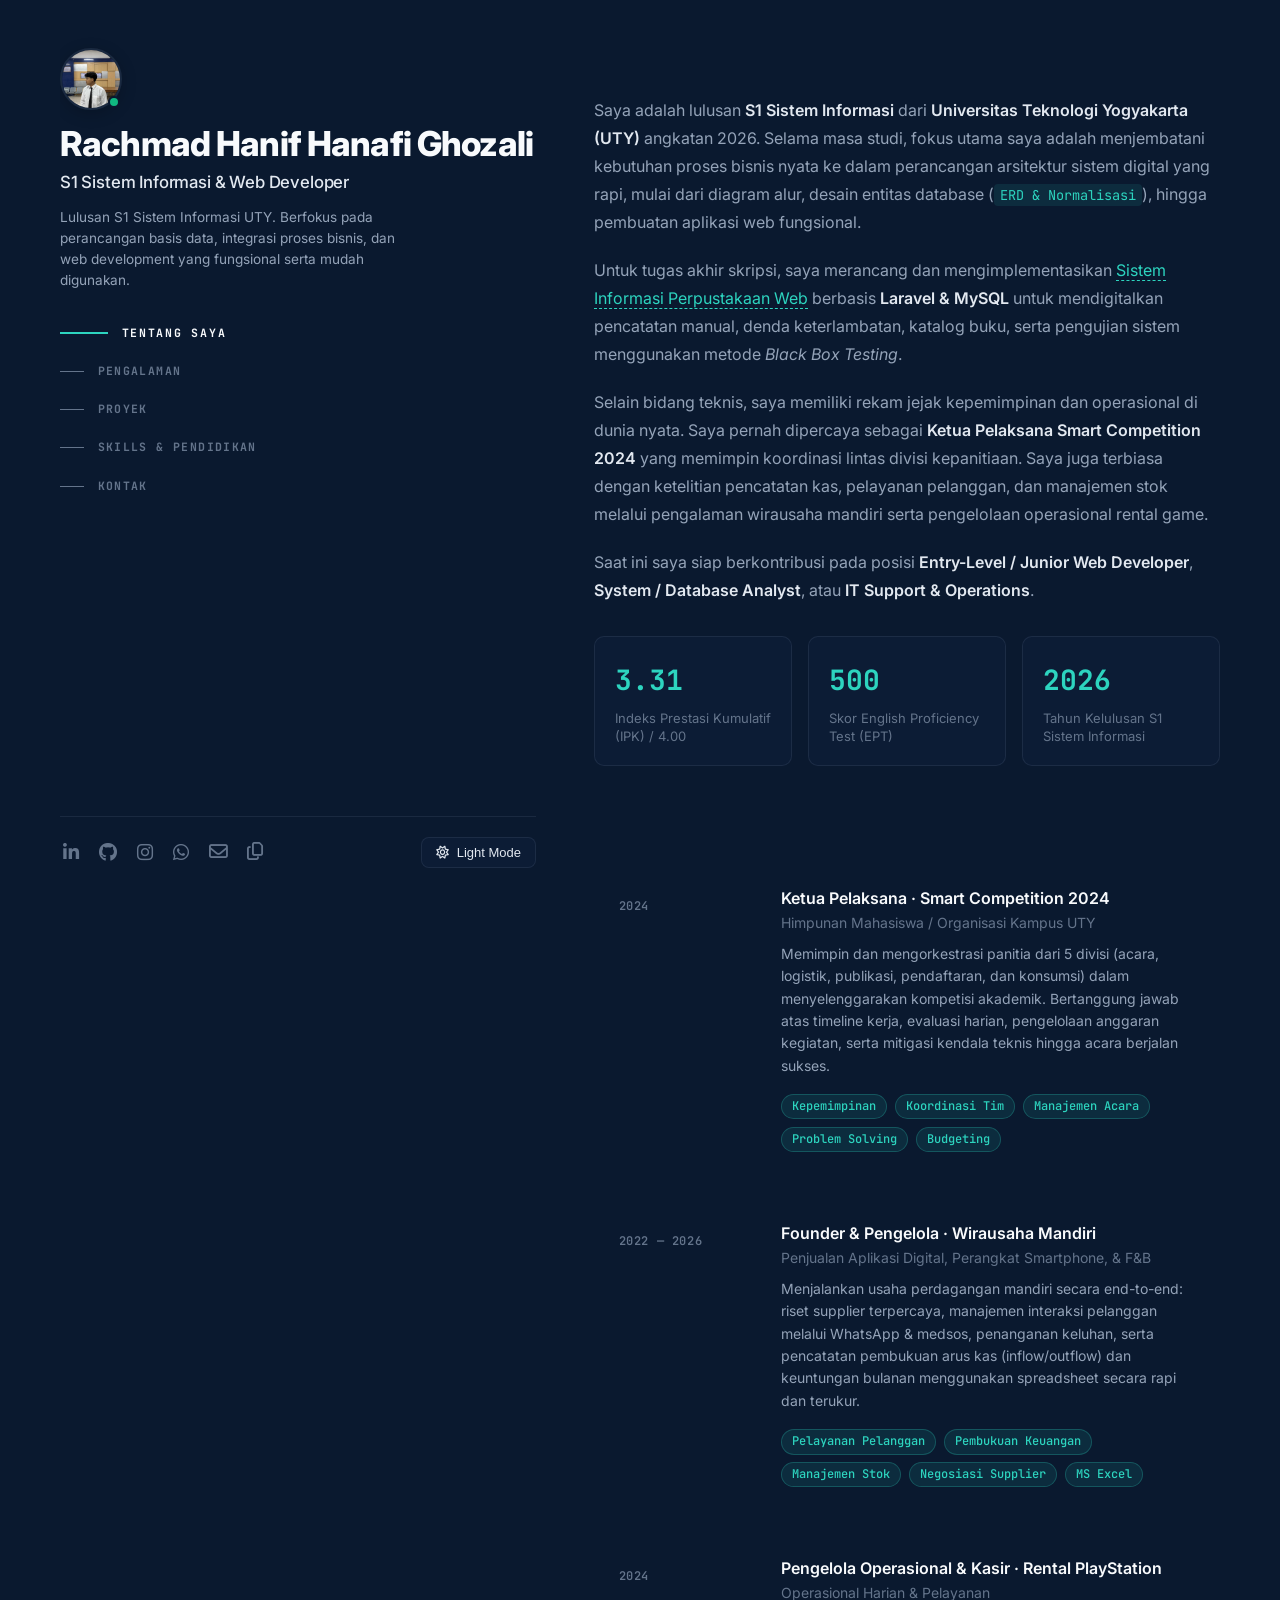
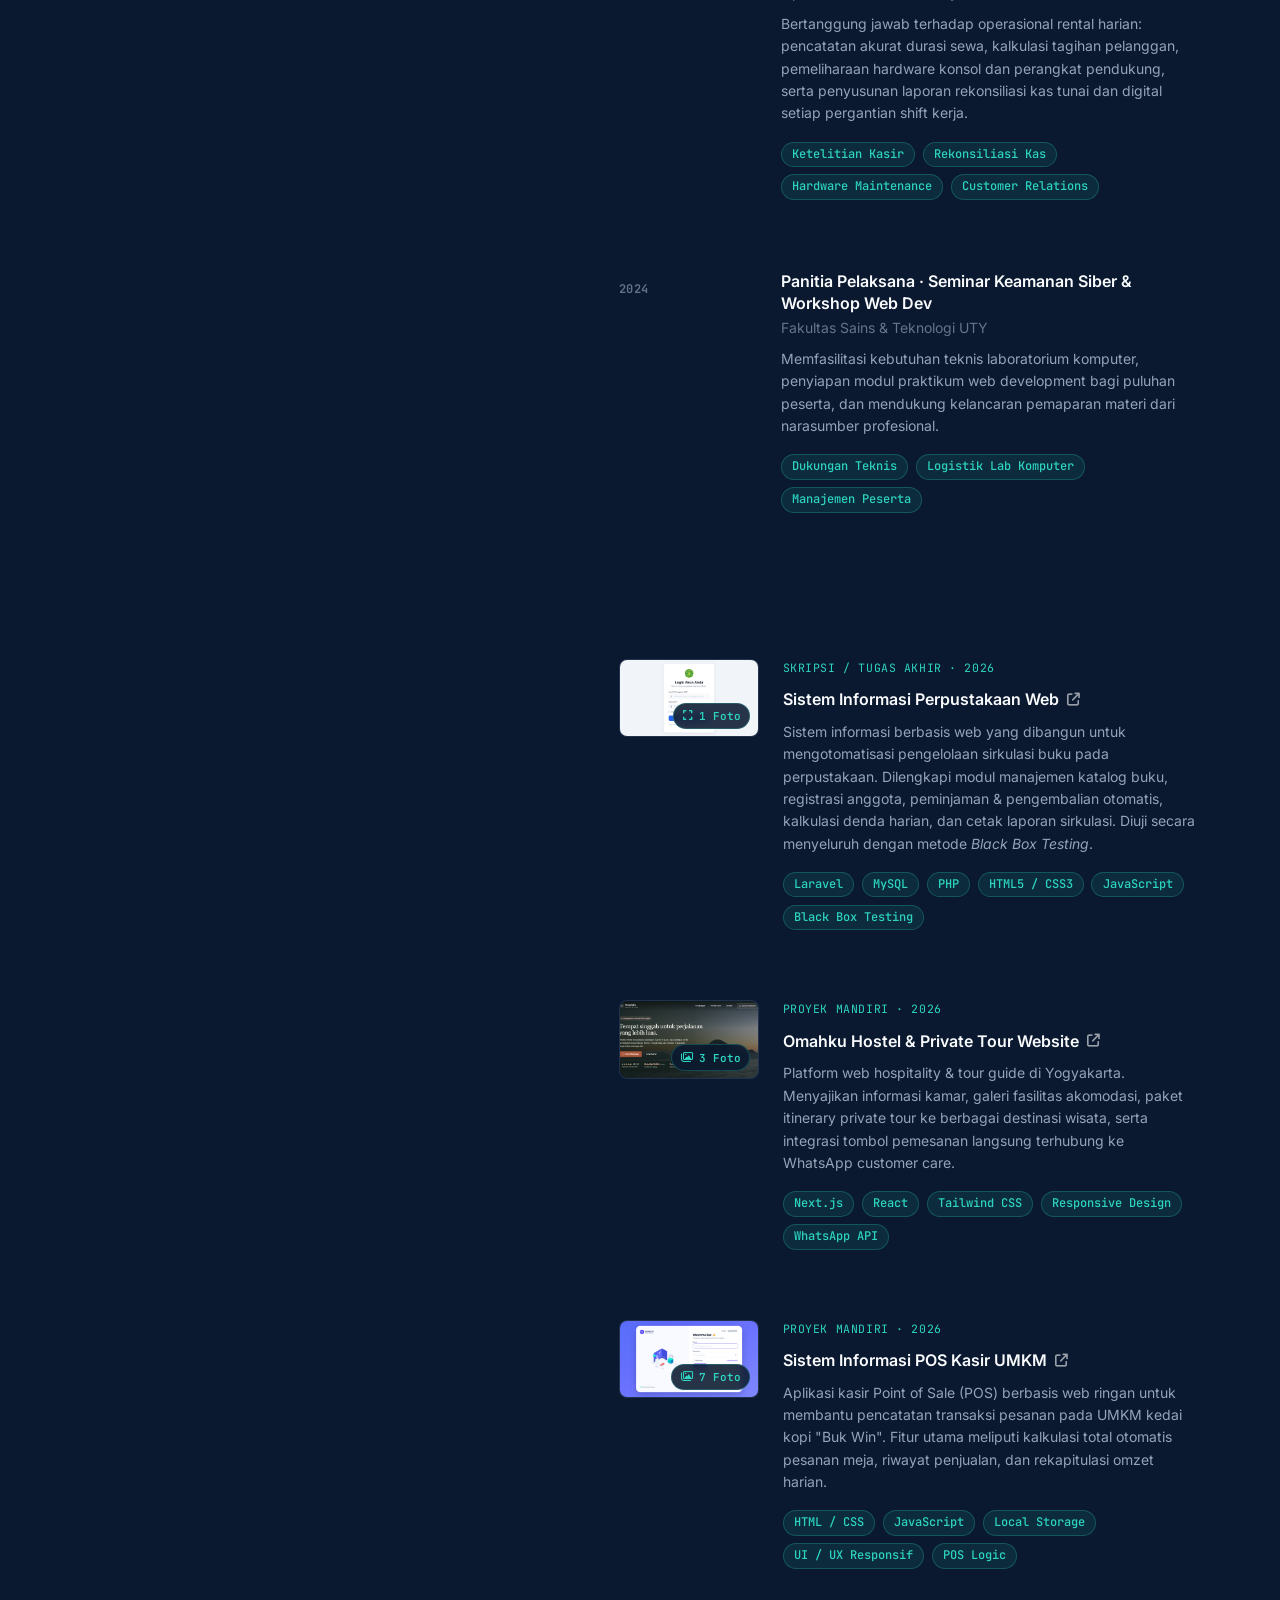
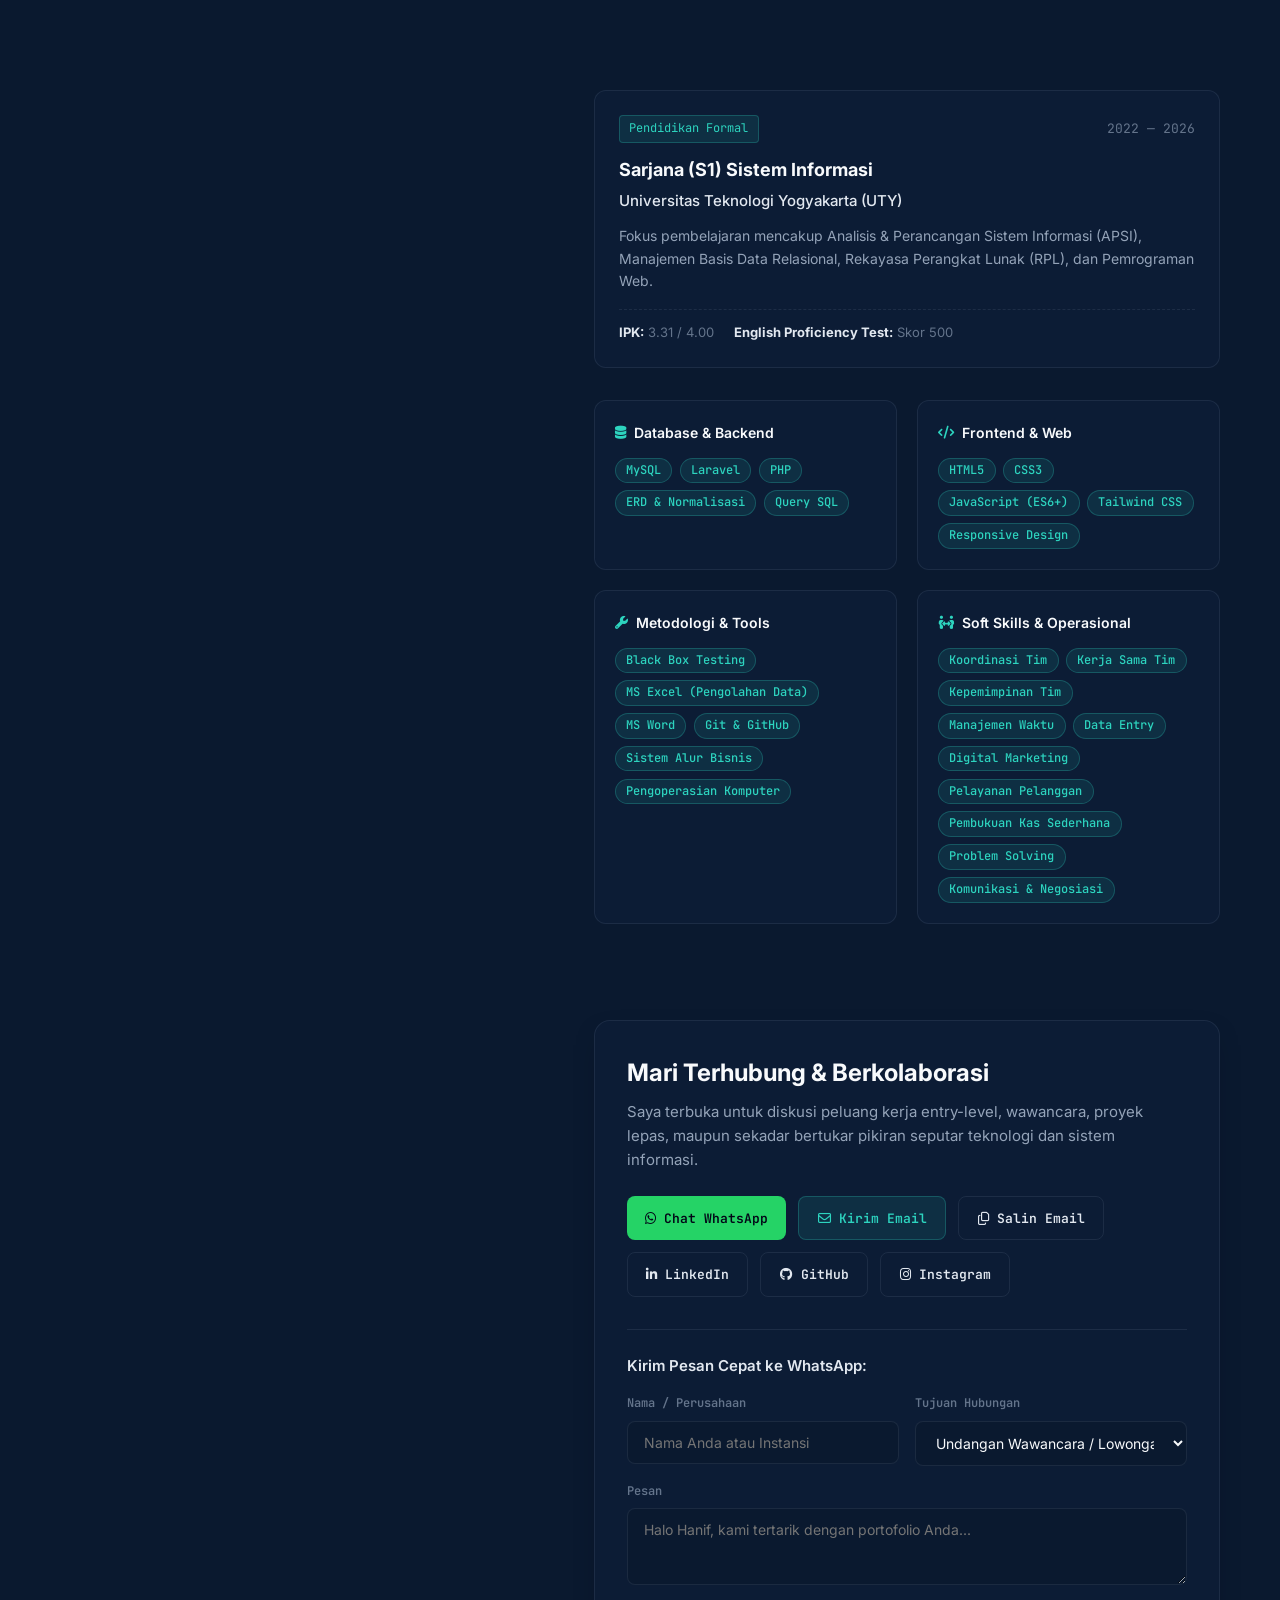
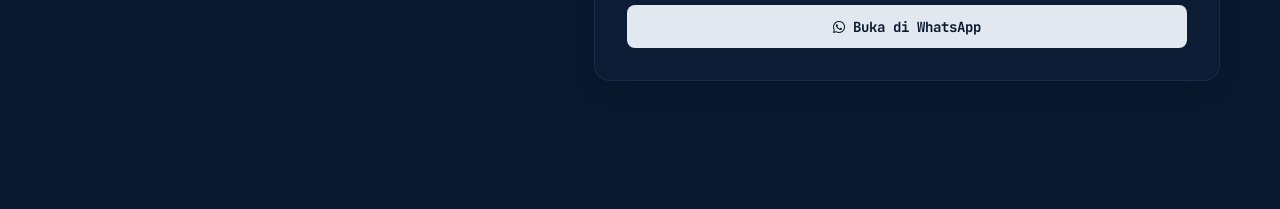
==== commit 33fe6a84: "Update portofolio: tambahkan index.html, aset proyek terbaru, dan fitur interaktif" ====
--- a/portofolio_rachmad_hanif.html
+++ b/portofolio_rachmad_hanif.html
@@ -4,462 +4,656 @@
 <head>
   <meta charset="UTF-8" />
   <meta name="viewport" content="width=device-width, initial-scale=1.0, viewport-fit=cover" />
-  <meta name="theme-color" content="#f8fafc" id="themeColorMeta" />
-  <title>Rachmad Hanif Hanafi G. — Portofolio</title>
-  <meta name="description" content="Portofolio Rachmad Hanif Hanafi Ghozali, lulusan S1 Sistem Informasi UTY." />
-
+  <meta name="theme-color" content="#0a192f" id="themeColorMeta" />
+  <title>Rachmad Hanif Hanafi Ghozali · S1 Sistem Informasi</title>
+  <meta name="description"
+    content="Portofolio Rachmad Hanif Hanafi Ghozali, lulusan S1 Sistem Informasi UTY 2026. Fokus pada analisis sistem, database MySQL, dan pengembangan web fungsional." />
+
+  <!-- Google Fonts: Inter & JetBrains Mono (Brittany Chiang aesthetic) -->
   <link rel="preconnect" href="https://fonts.googleapis.com">
   <link rel="preconnect" href="https://fonts.gstatic.com" crossorigin>
   <link
-    href="https://fonts.googleapis.com/css2?family=Poppins:wght@300;400;500;600;700;800&family=Jost:wght@300;400;500;600;700&display=swap"
+    href="https://fonts.googleapis.com/css2?family=Inter:wght@300;400;500;600;700;800&family=JetBrains+Mono:wght@400;500;600&display=swap"
     rel="stylesheet">
   <link rel="stylesheet" href="https://cdnjs.cloudflare.com/ajax/libs/font-awesome/6.5.1/css/all.min.css" />
 
   <link rel="stylesheet" href="style.css" />
 </head>
 
-<body>
+<body class="theme-dark" id="top">
+
+  <!-- Interactive Spotlight Effect (Brittany Chiang signature) -->
+  <div class="spotlight-overlay" id="spotlightOverlay" aria-hidden="true"></div>
 
   <!-- Preloader -->
   <div class="preloader" id="preloader" aria-label="Memuat Portofolio" role="status">
     <div class="preloader-content">
       <div class="preloader-spinner"></div>
-      <span class="preloader-text">Hanafi Ghozali</span>
+      <span class="preloader-text">Rachmad Hanif Hanafi Ghozali</span>
     </div>
   </div>
 
-  <!-- Navbar -->
-  <nav class="navbar">
-    <a href="#home" class="navbar-brand">Hanafi Ghozali</a>
-    <ul class="navbar-links">
-      <li><a href="#home">Home</a></li>
-      <li><a href="#about">About</a></li>
-      <li><a href="#projects">Projects</a></li>
-      <li><a href="#experience">Experience</a></li>
-      <li><a href="#contact">Contact</a></li>
-    </ul>
-    <div class="nav-actions">
-      <button class="theme-toggle" id="themeToggle" aria-label="Ganti Tema" title="Ganti Mode Terang / Gelap">
-        <i class="fa-regular fa-moon"></i>
+  <!-- Mobile Top Bar (< 1024px) -->
+  <header class="mobile-header">
+    <a href="#top" class="mobile-brand">RH</a>
+    <div class="mobile-actions">
+      <button class="theme-toggle-btn" id="mobileThemeToggle" aria-label="Ganti Mode Gelap / Terang" title="Ganti Tema">
+        <i class="fa-regular fa-sun"></i>
       </button>
-      <button class="menu-toggle" id="menuToggle" aria-label="Buka menu navigasi" aria-expanded="false">
-        <span></span>
-        <span></span>
-        <span></span>
-      </button>
+      <a href="https://wa.me/6282252288526" target="_blank" rel="noopener noreferrer" class="mobile-cta-btn">
+        <i class="fa-brands fa-whatsapp"></i> Kontak
+      </a>
     </div>
-  </nav>
-
-  <!-- Mobile Menu Drawer & Overlay -->
-  <div class="mobile-menu-overlay" id="mobileMenuOverlay"></div>
-  <aside class="mobile-menu" id="mobileMenu" aria-label="Mobile Navigation">
-    <div>
-      <div class="mobile-menu-header">
-        <a href="#home" class="navbar-brand mobile-nav-link"
-          style="padding: 0; border: none; background: transparent;">Hanafi Ghozali</a>
-        <button class="theme-toggle" id="mobileThemeToggle" aria-label="Ganti Tema" title="Ganti Mode Terang / Gelap">
-          <i class="fa-regular fa-moon"></i>
+  </header>
+
+  <!-- Main Container: Brittany Chiang Split-Screen 2-Column Layout -->
+  <div class="layout-container">
+
+    <!-- LEFT COLUMN: Sticky Profile, Nav & Socials (Fixed on Desktop) -->
+    <header class="sidebar-header">
+      <div class="sidebar-top">
+        <!-- Profile Identity & Avatar -->
+        <div class="profile-block">
+          <div class="avatar-wrapper">
+            <img src="porto.jpeg" alt="Foto Rachmad Hanif Hanafi Ghozali" class="avatar-img"
+              onerror="this.onerror=null; this.src='https://images.unsplash.com/photo-1534528741775-53994a69daeb?w=600&auto=format&fit=crop&q=80';" />
+            <span class="status-pulse" title="Tersedia untuk peluang kerja 2026"></span>
+          </div>
+          <div class="hero-intro">
+
+            </span>
+            <h1 class="author-name">
+              <a href="#top">Rachmad Hanif Hanafi Ghozali</a>
+            </h1>
+            <h2 class="author-title">S1 Sistem Informasi & Web Developer</h2>
+            <p class="author-tagline">
+              Lulusan S1 Sistem Informasi UTY. Berfokus pada perancangan basis data, integrasi proses bisnis, dan web
+              development yang fungsional serta mudah digunakan.
+            </p>
+          </div>
+        </div>
+        <!-- Sticky Side Navigation (Brittany Chiang Nav Indicator) -->
+        <nav class="side-nav" id="sideNav" aria-label="Navigasi Halaman">
+          <ul class="nav-menu">
+            <li>
+              <a href="#about" class="nav-item active" data-section="about">
+                <span class="nav-indicator"></span>
+                <span class="nav-text">TENTANG SAYA</span>
+              </a>
+            </li>
+            <li>
+              <a href="#experience" class="nav-item" data-section="experience">
+                <span class="nav-indicator"></span>
+                <span class="nav-text">PENGALAMAN</span>
+              </a>
+            </li>
+            <li>
+              <a href="#projects" class="nav-item" data-section="projects">
+                <span class="nav-indicator"></span>
+                <span class="nav-text">PROYEK</span>
+              </a>
+            </li>
+            <li>
+              <a href="#skills-edu" class="nav-item" data-section="skills-edu">
+                <span class="nav-indicator"></span>
+                <span class="nav-text">SKILLS &amp; PENDIDIKAN</span>
+              </a>
+            </li>
+            <li>
+              <a href="#contact" class="nav-item" data-section="contact">
+                <span class="nav-indicator"></span>
+                <span class="nav-text">KONTAK</span>
+              </a>
+            </li>
+          </ul>
+        </nav>
+      </div>
+
+      <!-- Bottom Sidebar: Socials, Salin Email & Theme Switcher -->
+      <div class="sidebar-bottom">
+        <ul class="social-links" aria-label="Tautan Kontak & Media Sosial">
+          <!-- Ganti 'username-anda' dengan username akun Anda -->
+          <li>
+            <a href="https://www.linkedin.com/in/rachmad-hanif-hanafi-ghozali-35021b300/" target="_blank"
+              rel="noopener noreferrer" title="LinkedIn" aria-label="LinkedIn">
+              <i class="fa-brands fa-linkedin-in"></i>
+            </a>
+          </li>
+          <li>
+            <a href="https://github.com/hnfghzl" target="_blank" rel="noopener noreferrer" title="GitHub"
+              aria-label="GitHub">
+              <i class="fa-brands fa-github"></i>
+            </a>
+          </li>
+          <li>
+            <a href="https://www.instagram.com/hnf.ghzl/" target="_blank" rel="noopener noreferrer" title="Instagram"
+              aria-label="Instagram">
+              <i class="fa-brands fa-instagram"></i>
+            </a>
+          </li>
+          <li>
+            <a href="https://wa.me/6282252288526" target="_blank" rel="noopener noreferrer" title="WhatsApp Chat"
+              aria-label="WhatsApp (+62 822-5228-8526)">
+              <i class="fa-brands fa-whatsapp"></i>
+            </a>
+          </li>
+          <li>
+            <a href="mailto:hanifhanati700@gmail.com" title="Kirim Email" aria-label="Kirim Email ke Hanif">
+              <i class="fa-regular fa-envelope"></i>
+            </a>
+          </li>
+          <li>
+            <button class="icon-action-btn" onclick="salinKontak('hanifhanati700@gmail.com', 'Email')"
+              title="Salin Alamat Email" aria-label="Salin Alamat Email">
+              <i class="fa-regular fa-copy"></i>
+            </button>
+          </li>
+        </ul>
+
+        <div class="sidebar-controls">
+          <button class="theme-toggle-btn" id="themeToggle" aria-label="Ganti Tema Mode Gelap / Terang"
+            title="Ganti Tema">
+            <i class="fa-regular fa-sun" id="themeToggleIcon"></i>
+            <span class="theme-label" id="themeToggleLabel">Light</span>
+          </button>
+        </div>
+      </div>
+    </header>
+
+    <!-- RIGHT COLUMN: Scrollable Content Area -->
+    <main class="content-main" id="content">
+
+      <!-- ===== SECTION 1: ABOUT ===== -->
+      <section id="about" class="content-section" aria-label="Tentang Saya">
+        <div class="section-heading-mobile">
+          <h2>TENTANG SAYA</h2>
+        </div>
+        <div class="about-narrative">
+          <p>
+            Saya adalah lulusan <strong>S1 Sistem Informasi</strong> dari <strong>Universitas Teknologi Yogyakarta
+              (UTY)</strong> angkatan 2026. Selama masa studi, fokus utama saya adalah menjembatani kebutuhan proses
+            bisnis nyata ke dalam perancangan arsitektur sistem digital yang rapi, mulai dari diagram alur, desain
+            entitas database (<span class="code-span">ERD &amp; Normalisasi</span>), hingga pembuatan aplikasi web
+            fungsional.
+          </p>
+          <p>
+            Untuk tugas akhir skripsi, saya merancang dan mengimplementasikan <a href="#projects"
+              class="text-link">Sistem Informasi Perpustakaan Web</a> berbasis <strong>Laravel &amp; MySQL</strong>
+            untuk mendigitalkan pencatatan manual, denda keterlambatan, katalog buku, serta pengujian sistem menggunakan
+            metode <em>Black Box Testing</em>.
+          </p>
+          <p>
+            Selain bidang teknis, saya memiliki rekam jejak kepemimpinan dan operasional di dunia nyata. Saya pernah
+            dipercaya sebagai <strong>Ketua Pelaksana Smart Competition 2024</strong> yang memimpin koordinasi lintas
+            divisi kepanitiaan. Saya juga terbiasa dengan ketelitian pencatatan kas, pelayanan pelanggan, dan manajemen
+            stok melalui pengalaman wirausaha mandiri serta pengelolaan operasional rental game.
+          </p>
+          <p>
+            Saat ini saya siap berkontribusi pada posisi <strong>Entry-Level / Junior Web Developer</strong>,
+            <strong>System / Database Analyst</strong>, atau <strong>IT Support &amp; Operations</strong>.
+          </p>
+        </div>
+
+        <div class="highlight-boxes">
+          <div class="highlight-item">
+            <span class="highlight-num">3.31</span>
+            <span class="highlight-desc">Indeks Prestasi Kumulatif (IPK) / 4.00</span>
+          </div>
+          <div class="highlight-item">
+            <span class="highlight-num">500</span>
+            <span class="highlight-desc">Skor English Proficiency Test (EPT)</span>
+          </div>
+          <div class="highlight-item">
+            <span class="highlight-num">2026</span>
+            <span class="highlight-desc">Tahun Kelulusan S1 Sistem Informasi</span>
+          </div>
+        </div>
+      </section>
+
+      <!-- ===== SECTION 2: EXPERIENCE ===== -->
+      <section id="experience" class="content-section" aria-label="Pengalaman">
+        <div class="section-heading-mobile">
+          <h2>PENGALAMAN</h2>
+        </div>
+
+        <ol class="card-group experience-list">
+          <!-- Item 1: Ketua Pelaksana -->
+          <li class="card-item">
+            <div class="card-container">
+              <header class="card-header-time" aria-label="Tahun 2024">
+                <span class="time-badge">2024</span>
+              </header>
+              <div class="card-body">
+                <h3 class="card-title">
+                  <span>Ketua Pelaksana · Smart Competition 2024</span>
+                  <span class="title-sub">Himpunan Mahasiswa / Organisasi Kampus UTY</span>
+                </h3>
+                <p class="card-text">
+                  Memimpin dan mengorkestrasi panitia dari 5 divisi (acara, logistik, publikasi, pendaftaran, dan
+                  konsumsi) dalam menyelenggarakan kompetisi akademik. Bertanggung jawab atas timeline kerja, evaluasi
+                  harian, pengelolaan anggaran kegiatan, serta mitigasi kendala teknis hingga acara berjalan sukses.
+                </p>
+                <ul class="tag-list" aria-label="Keterampilan yang digunakan">
+                  <li class="tag-pill">Kepemimpinan</li>
+                  <li class="tag-pill">Koordinasi Tim</li>
+                  <li class="tag-pill">Manajemen Acara</li>
+                  <li class="tag-pill">Problem Solving</li>
+                  <li class="tag-pill">Budgeting</li>
+                </ul>
+              </div>
+            </div>
+          </li>
+
+          <!-- Item 2: Wirausaha Mandiri -->
+          <li class="card-item">
+            <div class="card-container">
+              <header class="card-header-time" aria-label="Periode 2022 hingga 2026">
+                <span class="time-badge">2022 — 2026</span>
+              </header>
+              <div class="card-body">
+                <h3 class="card-title">
+                  <span>Founder &amp; Pengelola · Wirausaha Mandiri</span>
+                  <span class="title-sub">Penjualan Aplikasi Digital, Perangkat Smartphone, &amp; F&amp;B</span>
+                </h3>
+                <p class="card-text">
+                  Menjalankan usaha perdagangan mandiri secara end-to-end: riset supplier terpercaya, manajemen
+                  interaksi pelanggan melalui WhatsApp &amp; medsos, penanganan keluhan, serta pencatatan pembukuan arus
+                  kas (inflow/outflow) dan keuntungan bulanan menggunakan spreadsheet secara rapi dan terukur.
+                </p>
+                <ul class="tag-list" aria-label="Keterampilan yang digunakan">
+                  <li class="tag-pill">Pelayanan Pelanggan</li>
+                  <li class="tag-pill">Pembukuan Keuangan</li>
+                  <li class="tag-pill">Manajemen Stok</li>
+                  <li class="tag-pill">Negosiasi Supplier</li>
+                  <li class="tag-pill">MS Excel</li>
+                </ul>
+              </div>
+            </div>
+          </li>
+
+          <!-- Item 3: Rental PlayStation -->
+          <li class="card-item">
+            <div class="card-container">
+              <header class="card-header-time" aria-label="Tahun 2024">
+                <span class="time-badge">2024</span>
+              </header>
+              <div class="card-body">
+                <h3 class="card-title">
+                  <span>Pengelola Operasional &amp; Kasir · Rental PlayStation</span>
+                  <span class="title-sub">Operasional Harian &amp; Pelayanan</span>
+                </h3>
+                <p class="card-text">
+                  Bertanggung jawab terhadap operasional rental harian: pencatatan akurat durasi sewa, kalkulasi tagihan
+                  pelanggan, pemeliharaan hardware konsol dan perangkat pendukung, serta penyusunan laporan rekonsiliasi
+                  kas tunai dan digital setiap pergantian shift kerja.
+                </p>
+                <ul class="tag-list" aria-label="Keterampilan yang digunakan">
+                  <li class="tag-pill">Ketelitian Kasir</li>
+                  <li class="tag-pill">Rekonsiliasi Kas</li>
+                  <li class="tag-pill">Hardware Maintenance</li>
+                  <li class="tag-pill">Customer Relations</li>
+                </ul>
+              </div>
+            </div>
+          </li>
+
+          <!-- Item 4: Panitia Seminar & Workshop -->
+          <li class="card-item">
+            <div class="card-container">
+              <header class="card-header-time" aria-label="Tahun 2024">
+                <span class="time-badge">2024</span>
+              </header>
+              <div class="card-body">
+                <h3 class="card-title">
+                  <span>Panitia Pelaksana · Seminar Keamanan Siber &amp; Workshop Web Dev</span>
+                  <span class="title-sub">Fakultas Sains &amp; Teknologi UTY</span>
+                </h3>
+                <p class="card-text">
+                  Memfasilitasi kebutuhan teknis laboratorium komputer, penyiapan modul praktikum web development bagi
+                  puluhan peserta, dan mendukung kelancaran pemaparan materi dari narasumber profesional.
+                </p>
+                <ul class="tag-list" aria-label="Keterampilan yang digunakan">
+                  <li class="tag-pill">Dukungan Teknis</li>
+                  <li class="tag-pill">Logistik Lab Komputer</li>
+                  <li class="tag-pill">Manajemen Peserta</li>
+                </ul>
+              </div>
+            </div>
+          </li>
+        </ol>
+      </section>
+
+      <!-- ===== SECTION 3: PROJECTS ===== -->
+      <section id="projects" class="content-section" aria-label="Proyek Pilihan">
+        <div class="section-heading-mobile">
+          <h2>PROYEK</h2>
+        </div>
+
+        <ol class="card-group projects-list">
+          <!-- Project 1: Perpustakaan Web (Skripsi) -->
+          <li class="card-item">
+            <div class="card-container project-card-layout">
+              <div class="project-thumbnail-wrapper" role="button" tabindex="0"
+                aria-label="Buka pratinjau gambar Sistem Informasi Perpustakaan Web"
+                data-gallery-title="Sistem Informasi Perpustakaan Web (Skripsi)"
+                data-gallery-images='["Perpustakaan.png"]'
+                data-gallery-captions='["Tangkapan Layar Sistem Informasi Perpustakaan Web"]'>
+                <img src="Perpustakaan.png" alt="Tampilan Aplikasi Sistem Informasi Perpustakaan Web"
+                  class="project-thumbnail" loading="lazy" />
+                <span class="gallery-badge" title="Klik untuk memperbesar gambar">
+                  <i class="fa-solid fa-expand"></i> 1 Foto
+                </span>
+                <div class="thumbnail-hover-overlay">
+                  <i class="fa-solid fa-magnifying-glass-plus"></i>
+                  <span>Perbesar</span>
+                </div>
+              </div>
+              <div class="card-body">
+                <div class="project-meta-badge">
+                  <span>Skripsi / Tugas Akhir · 2026</span>
+                </div>
+                <h3 class="card-title">
+                  <a href="#projects" class="project-title-link">
+                    <span>Sistem Informasi Perpustakaan Web</span>
+                    <i class="fa-solid fa-arrow-up-right-from-square external-icon"></i>
+                  </a>
+                </h3>
+                <p class="card-text">
+                  Sistem informasi berbasis web yang dibangun untuk mengotomatisasi pengelolaan sirkulasi buku pada
+                  perpustakaan. Dilengkapi modul manajemen katalog buku, registrasi anggota, peminjaman &amp;
+                  pengembalian otomatis, kalkulasi denda harian, dan cetak laporan sirkulasi. Diuji secara menyeluruh
+                  dengan metode <em>Black Box Testing</em>.
+                </p>
+                <ul class="tag-list" aria-label="Teknologi yang digunakan">
+                  <li class="tag-pill">Laravel</li>
+                  <li class="tag-pill">MySQL</li>
+                  <li class="tag-pill">PHP</li>
+                  <li class="tag-pill">HTML5 / CSS3</li>
+                  <li class="tag-pill">JavaScript</li>
+                  <li class="tag-pill">Black Box Testing</li>
+                </ul>
+              </div>
+            </div>
+          </li>
+
+          <!-- Project 2: Omahku Hostel & Tour -->
+          <li class="card-item">
+            <div class="card-container project-card-layout">
+              <div class="project-thumbnail-wrapper" role="button" tabindex="0"
+                aria-label="Buka galeri 3 tangkapan layar Omahku Hostel & Private Tour"
+                data-gallery-title="Omahku Hostel &amp; Private Tour Website"
+                data-gallery-images='["asset/omahku%20hostel_1.png", "asset/omahku%20hostel_2.png", "asset/omahku%20hostel_3.png"]'
+                data-gallery-captions='["Beranda & Layanan Omahku Hostel (1)", "Daftar Kamar & Fasilitas Tamu (2)", "Paket Private Tour & Pemesanan WhatsApp (3)"]'>
+                <img src="asset/omahku%20hostel_1.png"
+                  alt="Tampilan Website Omahku Hostel & Private Tour" class="project-thumbnail" loading="lazy" />
+                <span class="gallery-badge" title="Klik untuk membuka galeri 3 gambar">
+                  <i class="fa-regular fa-images"></i> 3 Foto
+                </span>
+                <div class="thumbnail-hover-overlay">
+                  <i class="fa-solid fa-magnifying-glass-plus"></i>
+                  <span>Lihat Galeri</span>
+                </div>
+              </div>
+              <div class="card-body">
+                <div class="project-meta-badge">
+                  <span>Proyek Mandiri · 2026</span>
+                </div>
+                <h3 class="card-title">
+                  <a href="#projects" class="project-title-link">
+                    <span>Omahku Hostel &amp; Private Tour Website</span>
+                    <i class="fa-solid fa-arrow-up-right-from-square external-icon"></i>
+                  </a>
+                </h3>
+                <p class="card-text">
+                  Platform web hospitality &amp; tour guide di Yogyakarta. Menyajikan informasi kamar, galeri fasilitas
+                  akomodasi, paket itinerary private tour ke berbagai destinasi wisata, serta integrasi tombol pemesanan
+                  langsung terhubung ke WhatsApp customer care.
+                </p>
+                <ul class="tag-list" aria-label="Teknologi yang digunakan">
+                  <li class="tag-pill">Next.js</li>
+                  <li class="tag-pill">React</li>
+                  <li class="tag-pill">Tailwind CSS</li>
+                  <li class="tag-pill">Responsive Design</li>
+                  <li class="tag-pill">WhatsApp API</li>
+                </ul>
+              </div>
+            </div>
+          </li>
+
+          <!-- Project 3: POS Warung Kopi -->
+          <li class="card-item">
+            <div class="card-container project-card-layout">
+              <div class="project-thumbnail-wrapper" role="button" tabindex="0"
+                aria-label="Buka galeri 7 tangkapan layar POS Kasir Warung Kopi Buk Win"
+                data-gallery-title="Sistem Informasi POS Kasir UMKM (Warung Kopi Buk Win)"
+                data-gallery-images='["asset/Kasir_warkop%20(1).png", "asset/Kasir_warkop%20(2).png", "asset/Kasir_warkop%20(3).png", "asset/Kasir_warkop%20(4).png", "asset/Kasir_warkop%20(5).png", "asset/Kasir_warkop%20(6).png", "asset/Kasir_warkop%20(7).png"]'
+                data-gallery-captions='["Halaman Kasir & Pemilihan Menu (1)", "Pencatatan Pesanan Meja & Kalkulasi Otomatis (2)", "Detail Transaksi & Struk Pembayaran (3)", "Katalog Menu & Manajemen Kategori (4)", "Laporan Riwayat Transaksi (5)", "Rekapitulasi Penjualan Harian & Omzet (6)", "Pengaturan & Konfigurasi Kasir (7)"]'>
+                <img src="asset/Kasir_warkop%20(1).png"
+                  alt="Tampilan Aplikasi POS Warung Kopi Buk Win" class="project-thumbnail" loading="lazy" />
+                <span class="gallery-badge" title="Klik untuk membuka galeri 7 gambar">
+                  <i class="fa-regular fa-images"></i> 7 Foto
+                </span>
+                <div class="thumbnail-hover-overlay">
+                  <i class="fa-solid fa-magnifying-glass-plus"></i>
+                  <span>Lihat Galeri</span>
+                </div>
+              </div>
+              <div class="card-body">
+                <div class="project-meta-badge">
+                  <span>Proyek Mandiri · 2026</span>
+                </div>
+                <h3 class="card-title">
+                  <a href="#projects" class="project-title-link">
+                    <span>Sistem Informasi POS Kasir UMKM</span>
+                    <i class="fa-solid fa-arrow-up-right-from-square external-icon"></i>
+                  </a>
+                </h3>
+                <p class="card-text">
+                  Aplikasi kasir Point of Sale (POS) berbasis web ringan untuk membantu pencatatan transaksi pesanan
+                  pada UMKM kedai kopi "Buk Win". Fitur utama meliputi kalkulasi total otomatis pesanan meja, riwayat
+                  penjualan, dan rekapitulasi omzet harian.
+                </p>
+                <ul class="tag-list" aria-label="Teknologi yang digunakan">
+                  <li class="tag-pill">HTML / CSS</li>
+                  <li class="tag-pill">JavaScript</li>
+                  <li class="tag-pill">Local Storage</li>
+                  <li class="tag-pill">UI / UX Responsif</li>
+                  <li class="tag-pill">POS Logic</li>
+                </ul>
+              </div>
+            </div>
+          </li>
+
+        </ol>
+      </section>
+
+      <!-- ===== SECTION 4: SKILLS & EDUCATION ===== -->
+      <section id="skills-edu" class="content-section" aria-label="Keterampilan dan Pendidikan">
+        <div class="section-heading-mobile">
+          <h2>SKILLS &amp; PENDIDIKAN</h2>
+        </div>
+
+        <div class="edu-card">
+          <div class="edu-header">
+            <div class="edu-badge">Pendidikan Formal</div>
+            <span class="edu-years">2022 — 2026</span>
+          </div>
+          <h3 class="edu-degree">Sarjana (S1) Sistem Informasi</h3>
+          <h4 class="edu-school">Universitas Teknologi Yogyakarta (UTY)</h4>
+          <p class="edu-desc">
+            Fokus pembelajaran mencakup Analisis &amp; Perancangan Sistem Informasi (APSI), Manajemen Basis Data
+            Relasional, Rekayasa Perangkat Lunak (RPL), dan Pemrograman Web.
+          </p>
+          <div class="edu-metrics">
+            <span class="edu-metric-item"><strong>IPK:</strong> 3.31 / 4.00</span>
+            <span class="edu-metric-item"><strong>English Proficiency Test:</strong> Skor 500</span>
+          </div>
+        </div>
+
+        <div class="skills-matrix">
+          <div class="skill-category">
+            <h4 class="category-title"><i class="fa-solid fa-database"></i> Database &amp; Backend</h4>
+            <div class="category-tags">
+              <span class="tag-pill">MySQL</span>
+              <span class="tag-pill">Laravel</span>
+              <span class="tag-pill">PHP</span>
+              <span class="tag-pill">ERD &amp; Normalisasi</span>
+              <span class="tag-pill">Query SQL</span>
+            </div>
+          </div>
+
+          <div class="skill-category">
+            <h4 class="category-title"><i class="fa-solid fa-code"></i> Frontend &amp; Web</h4>
+            <div class="category-tags">
+              <span class="tag-pill">HTML5</span>
+              <span class="tag-pill">CSS3</span>
+              <span class="tag-pill">JavaScript (ES6+)</span>
+              <span class="tag-pill">Tailwind CSS</span>
+              <span class="tag-pill">Responsive Design</span>
+            </div>
+          </div>
+
+          <div class="skill-category">
+            <h4 class="category-title"><i class="fa-solid fa-wrench"></i> Metodologi &amp; Tools</h4>
+            <div class="category-tags">
+              <span class="tag-pill">Black Box Testing</span>
+              <span class="tag-pill">MS Excel (Pengolahan Data)</span>
+              <span class="tag-pill">MS Word</span>
+              <span class="tag-pill">Git &amp; GitHub</span>
+              <span class="tag-pill">Sistem Alur Bisnis</span>
+              <span class="tag-pill">Pengoperasian Komputer</span>
+            </div>
+          </div>
+
+          <div class="skill-category">
+            <h4 class="category-title"><i class="fa-solid fa-people-arrows"></i> Soft Skills &amp; Operasional</h4>
+            <div class="category-tags">
+              <span class="tag-pill">Koordinasi Tim</span>
+              <span class="tag-pill">Kerja Sama Tim</span>
+              <span class="tag-pill">Kepemimpinan Tim</span>
+              <span class="tag-pill">Manajemen Waktu</span>
+              <span class="tag-pill">Data Entry</span>
+              <span class="tag-pill">Digital Marketing</span>
+              <span class="tag-pill">Pelayanan Pelanggan</span>
+              <span class="tag-pill">Pembukuan Kas Sederhana</span>
+              <span class="tag-pill">Problem Solving</span>
+              <span class="tag-pill">Komunikasi &amp; Negosiasi</span>
+            </div>
+          </div>
+        </div>
+      </section>
+
+      <!-- ===== SECTION 5: CONTACT ===== -->
+      <section id="contact" class="content-section" aria-label="Kontak">
+        <div class="section-heading-mobile">
+          <h2>KONTAK</h2>
+        </div>
+
+        <div class="contact-box">
+          <h3 class="contact-headline">Mari Terhubung &amp; Berkolaborasi</h3>
+          <p class="contact-sub">
+            Saya terbuka untuk diskusi peluang kerja entry-level, wawancara, proyek lepas, maupun sekadar bertukar
+            pikiran seputar teknologi dan sistem informasi.
+          </p>
+
+          <div class="contact-action-row">
+            <a href="https://wa.me/6282252288526" target="_blank" rel="noopener noreferrer" class="btn-action primary">
+              <i class="fa-brands fa-whatsapp"></i> Chat WhatsApp
+            </a>
+            <a href="mailto:hanifhanati700@gmail.com" class="btn-action secondary">
+              <i class="fa-regular fa-envelope"></i> Kirim Email
+            </a>
+            <button onclick="salinKontak('hanifhanati700@gmail.com', 'Email')" class="btn-action ghost">
+              <i class="fa-regular fa-copy"></i> Salin Email
+            </button>
+            <a href="https://www.linkedin.com/in/rachmad-hanif-hanafi-ghozali-35021b300/" target="_blank" rel="noopener noreferrer"
+              class="btn-action ghost">
+              <i class="fa-brands fa-linkedin-in"></i> LinkedIn
+            </a>
+            <a href="https://github.com/hnfghzl" target="_blank" rel="noopener noreferrer"
+              class="btn-action ghost">
+              <i class="fa-brands fa-github"></i> GitHub
+            </a>
+            <a href="https://www.instagram.com/hnf.ghzl/" target="_blank" rel="noopener noreferrer"
+              class="btn-action ghost">
+              <i class="fa-brands fa-instagram"></i> Instagram
+            </a>
+          </div>
+
+          <!-- Quick WhatsApp Composer Form -->
+          <div class="quick-form-wrapper">
+            <h4 class="quick-form-title">Kirim Pesan Cepat ke WhatsApp:</h4>
+            <form id="waForm" class="quick-form">
+              <div class="form-row">
+                <div class="form-field">
+                  <label for="waName">Nama / Perusahaan</label>
+                  <input type="text" id="waName" required placeholder="Nama Anda atau Instansi" />
+                </div>
+                <div class="form-field">
+                  <label for="waTopic">Tujuan Hubungan</label>
+                  <select id="waTopic">
+                    <option value="Undangan Wawancara / Peluang Kerja">Undangan Wawancara / Lowongan Kerja</option>
+                    <option value="Tawaran Pembuatan Website / Proyek">Tawaran Proyek / Web</option>
+                    <option value="Diskusi & Kolaborasi">Diskusi &amp; Kolaborasi Lainnya</option>
+                  </select>
+                </div>
+              </div>
+              <div class="form-field">
+                <label for="waMessage">Pesan</label>
+                <textarea id="waMessage" rows="3" required
+                  placeholder="Halo Hanif, kami tertarik dengan portofolio Anda..."></textarea>
+              </div>
+              <button type="submit" class="btn-action submit-wa">
+                <i class="fa-brands fa-whatsapp"></i> Buka di WhatsApp
+              </button>
+            </form>
+          </div>
+        </div>
+
+      </section>
+
+    </main>
+  </div>
+
+  <!-- Toast Notification Feedback -->
+  <div id="toast" class="toast" role="alert" aria-live="polite">
+    <i class="fa-solid fa-circle-check"></i>
+    <span id="toastText">Berhasil disalin!</span>
+  </div>
+
+  <!-- Interactive Project Lightbox Modal -->
+  <div id="projectLightbox" class="lightbox-modal" role="dialog" aria-modal="true" aria-hidden="true" aria-label="Galeri Gambar Proyek">
+    <div class="lightbox-backdrop" id="lightboxBackdrop"></div>
+    <div class="lightbox-dialog">
+      <header class="lightbox-header">
+        <div class="lightbox-info">
+          <h3 class="lightbox-title" id="lightboxTitle">Judul Proyek</h3>
+          <span class="lightbox-counter" id="lightboxCounter">1 / 1</span>
+        </div>
+        <button class="lightbox-close-btn" id="lightboxCloseBtn" aria-label="Tutup Galeri (Esc)" title="Tutup (Esc)">
+          <i class="fa-solid fa-xmark"></i>
+        </button>
+      </header>
+      
+      <div class="lightbox-stage">
+        <button class="lightbox-nav-btn prev" id="lightboxPrevBtn" aria-label="Gambar Sebelumnya (Panah Kiri)" title="Sebelumnya (←)">
+          <i class="fa-solid fa-chevron-left"></i>
+        </button>
+        <div class="lightbox-image-container">
+          <img src="" alt="" id="lightboxImg" class="lightbox-main-img" />
+          <div class="lightbox-caption" id="lightboxCaption"></div>
+        </div>
+        <button class="lightbox-nav-btn next" id="lightboxNextBtn" aria-label="Gambar Selanjutnya (Panah Kanan)" title="Selanjutnya (→)">
+          <i class="fa-solid fa-chevron-right"></i>
         </button>
       </div>
-      <ul class="mobile-nav-links">
-        <li><a href="#home" class="mobile-nav-link"><i class="fa-solid fa-house"></i> Home</a></li>
-        <li><a href="#about" class="mobile-nav-link"><i class="fa-solid fa-user"></i> About</a></li>
-        <li><a href="#projects" class="mobile-nav-link"><i class="fa-solid fa-folder-open"></i> Projects</a></li>
-        <li><a href="#experience" class="mobile-nav-link"><i class="fa-solid fa-briefcase"></i> Experience</a></li>
-        <li><a href="#contact" class="mobile-nav-link"><i class="fa-solid fa-paper-plane"></i> Contact</a></li>
-      </ul>
+
+      <div class="lightbox-thumbnails" id="lightboxThumbnails" aria-label="Daftar Gambar Proyek"></div>
     </div>
-    <div class="mobile-menu-footer">
-      <a href="https://wa.me/6282252288526" target="_blank" class="btn btn-primary"
-        style="width: 100%; justify-content: center;">
-        <i class="fa-brands fa-whatsapp"></i> WhatsApp Me
-      </a>
-    </div>
-  </aside>
-
-  <!-- Dot Navigation -->
-  <div class="dot-nav">
-    <a href="#home" class="active" data-section="home" title="Home"></a>
-    <a href="#about" data-section="about" title="About"></a>
-    <a href="#projects" data-section="projects" title="Projects"></a>
-    <a href="#experience" data-section="experience" title="Experience"></a>
-    <a href="#contact" data-section="contact" title="Contact"></a>
   </div>
 
-  <!-- ===== HOME ===== -->
-  <section class="section" id="home">
-    <div class="section-inner">
-      <div class="hero-grid">
-        <div class="fade-up">
-          <div class="hero-label">Introduction</div>
-          <h1 class="hero-title">
-            Rachmad Hanif<br>Hanafi Ghozali
-          </h1>
-          <p class="hero-sub">
-            Lulusan S1 Sistem Informasi dari Universitas Teknologi Yogyakarta.
-            Saya senang merancang database, membangun web sederhana, dan punya pengalaman
-            nyata di luar kampus — dari memimpin kepanitiaan sampai jualan online.
-          </p>
-          <div class="hero-buttons">
-            <a href="#contact" class="btn btn-primary">
-              <i class="fa-regular fa-paper-plane"></i> Hubungi Saya
-            </a>
-            <a href="https://wa.me/6282252288526" target="_blank" class="btn btn-outline">
-              <i class="fa-brands fa-whatsapp"></i> WhatsApp
-            </a>
-            <button onclick="salinKontak('hanifhanati700@gmail.com', 'Email')" class="btn btn-outline">
-              <i class="fa-regular fa-copy"></i> Salin Email
-            </button>
-          </div>
-        </div>
-
-        <div class="hero-visual fade-up">
-          <div class="hero-avatar-glow"></div>
-          <div class="hero-avatar-card">
-            <img src="porto.jpeg" alt="Rachmad Hanif Hanafi Ghozali" class="hero-avatar-img"
-              onerror="this.onerror=null; this.src='https://images.unsplash.com/photo-1534528741775-53994a69daeb?w=600&auto=format&fit=crop&q=80';">
-            <div class="hero-badge-floating">
-              <span class="status-dot"></span>
-              <span>Available for Hire · 2026</span>
-            </div>
-          </div>
-        </div>
-      </div>
-    </div>
-  </section>
-
-  <!-- ===== ABOUT ===== -->
-  <section class="section" id="about">
-    <div class="section-inner">
-      <div class="fade-up">
-        <div class="section-label">Tentang Saya</div>
-        <h2 class="section-title">Sedikit tentang perjalanan<br>saya selama kuliah.</h2>
-      </div>
-
-      <div class="about-grid">
-        <div class="fade-up">
-          <div class="about-text">
-            <p>
-              Selama kuliah, saya banyak belajar soal bagaimana proses bisnis diterjemahkan ke dalam
-              sistem digital — mulai dari bikin diagram alur, desain tabel database, sampai membangun
-              aplikasi web sederhana yang bisa dipakai. Untuk skripsi, saya membuat sistem informasi
-              perpustakaan berbasis web.
-            </p>
-            <p>
-              Di luar kuliah, saya pernah dipercaya jadi Ketua Pelaksana Smart Competition 2024,
-              yang mengajarkan saya banyak soal koordinasi tim. Saya juga pernah jualan online
-              (aplikasi premium, HP, dan sego cokot) serta kerja jaga rental PlayStation — dua hal
-              yang melatih ketelitian dalam pencatatan dan kesabaran melayani pelanggan.
-            </p>
-          </div>
-
-          <div class="skills-group">
-            <h4>Technical Skills</h4>
-            <div class="skills-list">
-              <span class="skill-tag">MySQL</span>
-              <span class="skill-tag">HTML / CSS</span>
-              <span class="skill-tag">JavaScript</span>
-              <span class="skill-tag">Tailwind CSS</span>
-              <span class="skill-tag">ERD & Normalisasi</span>
-              <span class="skill-tag">MS Excel</span>
-              <span class="skill-tag">MS Word</span>
-            </div>
-          </div>
-
-          <div class="skills-group">
-            <h4>Soft Skills</h4>
-            <div class="skills-list">
-              <span class="skill-tag">Koordinasi Tim</span>
-              <span class="skill-tag">Pelayanan Pelanggan</span>
-              <span class="skill-tag">Pembukuan Sederhana</span>
-              <span class="skill-tag">Problem Solving</span>
-            </div>
-          </div>
-        </div>
-
-        <div class="fade-up">
-          <div class="stats-row">
-            <div class="stat-item">
-              <div class="stat-value">3,31</div>
-              <div class="stat-label">IPK / 4.00</div>
-            </div>
-            <div class="stat-item">
-              <div class="stat-value">500</div>
-              <div class="stat-label">Skor EPT English</div>
-            </div>
-            <div class="stat-item">
-              <div class="stat-value">'26</div>
-              <div class="stat-label">Tahun Lulus</div>
-            </div>
-          </div>
-
-          <div style="margin-top: 20px;">
-            <div class="stat-item">
-              <div
-                style="font-size: 0.72rem; color: var(--text-dim); text-transform: uppercase; letter-spacing: 1px; margin-bottom: 8px;">
-                Pendidikan</div>
-              <div
-                style="font-size: 1rem; font-weight: 600; color: var(--text-bright); font-family: 'Jost', sans-serif;">
-                S1 Sistem Informasi</div>
-              <div style="font-size: 0.82rem; color: var(--text); margin-top: 4px;">Universitas Teknologi Yogyakarta
-              </div>
-              <div style="font-size: 0.78rem; color: var(--text-dim); margin-top: 2px;">Periode 2022 – 2026</div>
-              <div style="font-size: 0.78rem; color: var(--text); margin-top: 12px; line-height: 1.6;">
-                Mata kuliah relevan: Analisis & Perancangan SI, Manajemen Basis Data,
-                Rekayasa Perangkat Lunak, Pemrograman Web.
-              </div>
-            </div>
-          </div>
-        </div>
-      </div>
-    </div>
-  </section>
-
-  <!-- ===== PROJECTS ===== -->
-  <section class="section" id="projects">
-    <div class="section-inner">
-      <div class="fade-up">
-        <div class="section-label">Proyek</div>
-        <h2 class="section-title">Beberapa hal yang<br>pernah saya kerjakan.</h2>
-      </div>
-
-      <div class="projects-grid">
-        <!-- Project 1: Perpustakaan -->
-        <div class="project-card fade-up">
-          <div class="project-img-wrapper">
-            <img src="Perpustakaan.png" alt="Sistem Informasi Perpustakaan Web" class="project-img">
-            <div class="project-img-overlay"></div>
-          </div>
-          <div class="project-content">
-            <span class="project-badge">Skripsi - 2026</span>
-            <h3>Sistem Informasi Perpustakaan Web</h3>
-            <p>
-              Mengembangkan sistem berbasis Laravel dan MySQL untuk menggantikan pencatatan manual perpustakaan. Sistem
-              mencakup manajemen buku, anggota, transaksi peminjaman/pengembalian, perhitungan denda, dan laporan.
-              Melakukan pengujian menggunakan metode Black Box Testing.
-            </p>
-            <div class="project-tags">
-              <span>HTML/CSS</span>
-              <span>JavaScript</span>
-              <span>MySQL</span>
-              <span>Blackbox Testing</span>
-              <span>Laravel</span>
-            </div>
-          </div>
-        </div>
-
-        <!-- Project 2:Website Sistem informasi POS -->
-        <div class="project-card fade-up">
-          <div class="project-img-wrapper">
-            <img src="https://images.unsplash.com/photo-1544383835-bda2bc66a55d?w=800&auto=format&fit=crop&q=80"
-              alt="Website Sistem informasi POS" class="project-img">
-            <div class="project-img-overlay"></div>
-          </div>
-
-          <div class="project-content">
-            <span class="project-badge">Projek Mandiri - 2026</span>
-            <h3>Website Sistem informasi POS</h3>
-            <p>
-              Website Sistem Informasi Penjualan (POS) dibuat sebagai sarana untuk mempermudah
-              pencatatan transaksi pada UMKM warung Kopi "Buk Win". Memiliki fitur kalkulasi transaksi dan pencatatan
-              penjualan yang efisien.
-            </p>
-            <div class="project-tags">
-              <span>MySQL</span>
-              <span>Laravel</span>
-              <span>HTML</span>
-              <span>CSS</span>
-            </div>
-          </div>
-        </div>
-
-        <!-- Project 3: POS Warung Kopi -->
-        <div class="project-card fade-up">
-          <div class="project-img-wrapper">
-            <img src="https://images.unsplash.com/photo-1501339847302-ac426a4a7cbb?w=800&auto=format&fit=crop&q=80"
-              alt="Website Sistem Informasi POS Buk Win" class="project-img">
-            <div class="project-img-overlay"></div>
-          </div>
-          <div class="project-content">
-            <span class="project-badge">Proyek Pribadi · 2026</span>
-            <h3>Website Sistem Informasi POS</h3>
-            <p>
-              Website Sistem Informasi Penjualan (POS) dibuat sebagai sarana untuk mempermudah
-              pencatatan transaksi pada UMKM warung Kopi "Buk Win". Memiliki fitur kalkulasi transaksi dan pencatatan
-              penjualan yang efisien.
-            </p>
-            <div class="project-tags">
-              <span>HTML/CSS</span>
-              <span>JavaScript</span>
-              <span>Responsive</span>
-              <span>POS System</span>
-            </div>
-          </div>
-        </div>
-
-        <!-- Project 4: WA BOT pencatatan keuangan-->
-        <div class="project-card fade-up">
-          <div class="project-img-wrapper">
-            <img src="https://images.unsplash.com/photo-1551288049-bebda4e38f71?w=800&auto=format&fit=crop&q=80"
-              alt="WA BOT pencatatan keuangan" class="project-img">
-            <div class="project-img-overlay"></div>
-          </div>
-          <div class="project-content">
-            <span class="project-badge">Projek Mandiri · 2026</span>
-            <h3>WA BOT pencatatan keuangan</h3>
-            <p>
-              Mencatat pengeluaran dan pemasukan melalui chat WhatsApp, tanpa memerlukan aplikasi tambahan.
-            </p>
-            <div class="project-tags">
-              <span>Json</span>
-              <span>JavaScript</span>
-              <span>WhatsApp API</span>
-              <span>MySQL</span>
-            </div>
-          </div>
-        </div>
-      </div>
-    </div>
-  </section>
-
-  <!-- ===== EXPERIENCE ===== -->
-  <section class="section" id="experience">
-    <div class="section-inner">
-      <div class="fade-up">
-        <div class="section-label">Pengalaman</div>
-        <h2 class="section-title">Pengalaman kerja, organisasi,<br>dan wirausaha.</h2>
-      </div>
-
-      <div class="timeline fade-up">
-        <div class="timeline-item">
-          <div class="timeline-date">2024</div>
-          <div class="timeline-content">
-            <h3>Smart Competition 2024</h3>
-            <div class="role">Ketua Pelaksana · Organisasi Kampus</div>
-            <p>
-              Koordinasi panitia dari beberapa divisi (acara, logistik, publikasi, pendaftaran, konsumsi).
-              Menyusun jadwal, memimpin rapat evaluasi, dan memastikan acara berjalan sesuai rencana.
-            </p>
-          </div>
-        </div>
-
-        <div class="timeline-item">
-          <div class="timeline-date">2022-2026</div>
-          <div class="timeline-content">
-            <h3>Wirausaha Mandiri</h3>
-            <div class="role">Penjualan Aplikasi Premium, HP, & Sego Cokot</div>
-            <p>
-              Mengurus sendiri dari cari supplier, proses pesanan, layani pelanggan,
-              sampai catat pemasukan-pengeluaran di spreadsheet.
-            </p>
-          </div>
-        </div>
-
-        <div class="timeline-item">
-          <div class="timeline-date">2024</div>
-          <div class="timeline-content">
-            <h3>Penjaga Rental PlayStation</h3>
-            <div class="role">Operasional & Pelayanan</div>
-            <p>
-              Catat durasi sewa dan hitung tagihan pelanggan, terima pembayaran,
-              rawat konsol dan stik controller, laporkan hasil kas setiap pergantian shift.
-            </p>
-          </div>
-        </div>
-
-        <div class="timeline-item">
-          <div class="timeline-date">2024</div>
-          <div class="timeline-content">
-            <h3>Seminar Keamanan Siber & Workshop Web Dev</h3>
-            <div class="role">Panitia Pelaksana · Kampus</div>
-            <p>
-              Bantu kelancaran teknis acara, alur masuk peserta, dukungan logistik narasumber,
-              dan siapkan modul praktikum peserta workshop.
-            </p>
-          </div>
-        </div>
-      </div>
-    </div>
-  </section>
-
-  <!-- ===== CONTACT ===== -->
-  <section class="section" id="contact">
-    <div class="section-inner">
-      <div class="fade-up">
-        <div class="section-label">Kontak</div>
-        <h2 class="section-title">Mari terhubung.</h2>
-        <p class="section-desc">
-          Saya terbuka untuk undangan wawancara, lowongan entry-level, atau sekadar ngobrol soal kolaborasi.
-        </p>
-      </div>
-
-      <div class="contact-grid fade-up">
-        <div class="contact-links">
-          <a href="https://wa.me/6282252288526" target="_blank" class="contact-link">
-            <i class="fa-brands fa-whatsapp" style="color: #25D366;"></i>
-            <div>
-              <span class="label">WhatsApp</span>
-              <span class="value">+62 822-5228-8526</span>
-            </div>
-          </a>
-          <a href="mailto:hanifhanati700@gmail.com" class="contact-link">
-            <i class="fa-regular fa-envelope" style="color: var(--accent);"></i>
-            <div>
-              <span class="label">Email</span>
-              <span class="value">hanifhanati700@gmail.com</span>
-            </div>
-          </a>
-          <div class="contact-link">
-            <i class="fa-solid fa-map-pin" style="color: var(--text-dim);"></i>
-            <div>
-              <span class="label">Lokasi</span>
-              <span class="value">Sleman, D.I. Yogyakarta</span>
-            </div>
-          </div>
-        </div>
-
-        <div>
-          <form id="waForm" class="contact-form">
-            <div>
-              <label>Nama / Perusahaan</label>
-              <input type="text" id="waName" required placeholder="Contoh: HRD PT Maju Bersama">
-            </div>
-            <div>
-              <label>Tujuan</label>
-              <select id="waTopic">
-                <option value="Undangan Wawancara Kerja">Undangan Wawancara / Peluang Kerja</option>
-                <option value="Tawaran Proyek">Tawaran Proyek</option>
-                <option value="Diskusi & Kolaborasi">Diskusi / Lainnya</option>
-              </select>
-            </div>
-            <div>
-              <label>Pesan</label>
-              <textarea id="waMessage" rows="3" required
-                placeholder="Halo Hanif, kami tertarik dengan profil Anda..."></textarea>
-            </div>
-            <button type="submit" class="btn btn-primary"
-              style="justify-content: center; width: 100%; margin-top: 4px;">
-              <i class="fa-brands fa-whatsapp"></i> Kirim di WhatsApp
-            </button>
-          </form>
-        </div>
-      </div>
-    </div>
-  </section>
-
-  <!-- Footer -->
-  <footer class="footer">
-    © 2026 Rachmad Hanif Hanafi Ghozali
-  </footer>
-
-  <!-- Toast -->
-  <div id="toast" class="toast">
-    <i class="fa-solid fa-check" style="margin-right: 6px;"></i>
-    <span id="toastText">Berhasil disalin!</span>
-  </div>
-
-  <!-- Script -->
+  <!-- Core JavaScript -->
   <script src="script.js"></script>
 </body>
 
-</html>+</html>
--- a/style.css
+++ b/style.css
@@ -1,3 +1,74 @@
+/* ==========================================================================
+   RACHMAD HANIF PORTFOLIO - STYLESHEET
+   Aesthetic Reference: Brittany Chiang (v5 Modern Split-Screen Portfolio)
+   ========================================================================== */
+
+/* ===== CSS Variables & Design Tokens ===== */
+:root {
+  /* Dark Mode Tokens (Brittany Chiang Navy & Mint Teal - Default) */
+  --bg-primary: #0a192f;
+  --bg-secondary: #112240;
+  --bg-card: rgba(17, 34, 64, 0.4);
+  --bg-card-hover: rgba(30, 58, 102, 0.5);
+  --border-subtle: rgba(148, 163, 184, 0.12);
+  --border-highlight: rgba(45, 212, 191, 0.35);
+
+  --text-main: #94a3b8;
+  --text-bright: #e2e8f0;
+  --text-heading: #f8fafc;
+  --text-dim: #64748b;
+
+  --accent: #2dd4bf;
+  --accent-tint: rgba(45, 212, 191, 0.1);
+  --accent-border: rgba(45, 212, 191, 0.25);
+  --accent-hover: #5eead4;
+
+  --spotlight-gradient: radial-gradient(
+    600px circle at var(--mouse-x, -600px) var(--mouse-y, -600px),
+    rgba(29, 78, 216, 0.15),
+    transparent 80%
+  );
+
+  --shadow-card: 0 10px 30px -15px rgba(2, 6, 23, 0.6);
+  --shadow-card-hover: inset 0 1px 0 0 rgba(148, 163, 184, 0.15), 0 20px 35px -15px rgba(2, 6, 23, 0.7);
+
+  --font-sans: 'Inter', -apple-system, BlinkMacSystemFont, 'Segoe UI', Roboto, sans-serif;
+  --font-mono: 'JetBrains Mono', 'Fira Code', monospace;
+
+  --nav-indicator-w: 32px;
+  --nav-indicator-active-w: 64px;
+}
+
+/* Light Theme Tokens */
+body.theme-light {
+  --bg-primary: #f8fafc;
+  --bg-secondary: #ffffff;
+  --bg-card: rgba(255, 255, 255, 0.75);
+  --bg-card-hover: rgba(255, 255, 255, 0.98);
+  --border-subtle: #e2e8f0;
+  --border-highlight: rgba(13, 148, 136, 0.4);
+
+  --text-main: #475569;
+  --text-bright: #0f172a;
+  --text-heading: #020617;
+  --text-dim: #64748b;
+
+  --accent: #0d9488;
+  --accent-tint: rgba(13, 148, 136, 0.08);
+  --accent-border: rgba(13, 148, 136, 0.2);
+  --accent-hover: #0f766e;
+
+  --spotlight-gradient: radial-gradient(
+    600px circle at var(--mouse-x, -600px) var(--mouse-y, -600px),
+    rgba(13, 148, 136, 0.06),
+    transparent 80%
+  );
+
+  --shadow-card: 0 4px 20px -2px rgba(15, 23, 42, 0.04);
+  --shadow-card-hover: 0 15px 30px -5px rgba(15, 23, 42, 0.08), 0 0 0 1px rgba(13, 148, 136, 0.2);
+}
+
+/* ===== Base & Reset ===== */
 *,
 *::before,
 *::after {
@@ -6,1319 +77,1452 @@
   box-sizing: border-box;
 }
 
-/* ===== Theme Tokens (Default: Clean Modern Light/Slate Theme) ===== */
-:root {
-  --bg: #f8fafc;
-  --bg-card: #ffffff;
-  --bg-subtle: #f1f5f9;
-  --border: #e2e8f0;
-  --border-hover: #cbd5e1;
-  --text: #475569;
-  --text-bright: #0f172a;
-  --text-dim: #64748b;
-  --accent: #0d9488;
-  --accent-hover: #0f766e;
-  --accent-dim: rgba(13, 148, 136, 0.12);
-  --card-shadow: 0 4px 20px -2px rgba(15, 23, 42, 0.05), 0 2px 6px -1px rgba(15, 23, 42, 0.03);
-  --card-shadow-hover: 0 20px 35px -5px rgba(15, 23, 42, 0.08), 0 8px 16px -4px rgba(15, 23, 42, 0.04);
-  --nav-bg: rgba(248, 250, 252, 0.85);
-  --btn-primary-bg: #0f172a;
-  --btn-primary-text: #ffffff;
-  --btn-primary-hover: #0d9488;
-  --btn-outline-bg: #ffffff;
-  --btn-outline-border: #cbd5e1;
-  --btn-outline-text: #334155;
-  --btn-outline-hover-border: #0f172a;
-  --btn-outline-hover-text: #0f172a;
-  --floating-badge-bg: rgba(255, 255, 255, 0.94);
-  --floating-badge-text: #0f172a;
-  --floating-badge-border: #e2e8f0;
-  --floating-badge-shadow: 0 8px 20px rgba(15, 23, 42, 0.08);
-  --hero-glow: radial-gradient(circle, rgba(13, 148, 136, 0.18) 0%, rgba(13, 148, 136, 0) 70%);
-  --mobile-menu-bg: #ffffff;
-  --overlay-bg: rgba(15, 23, 42, 0.45);
-  --project-img-bg: #f1f5f9;
-  --project-overlay: linear-gradient(to top, rgba(255, 255, 255, 0.9) 0%, transparent 60%);
-  --tag-bg: #f1f5f9;
-  --tag-text: #475569;
-  --input-bg: #ffffff;
-  --input-text: #0f172a;
-  --toast-bg: #0f172a;
-  --toast-text: #ffffff;
-}
-
-/* ===== Dark Mode Tokens (Soft Slate, NOT pitch black) ===== */
-[data-theme="dark"] {
-  --bg: #0f172a;
-  --bg-card: #1e293b;
-  --bg-subtle: #334155;
-  --border: #334155;
-  --border-hover: #475569;
-  --text: #cbd5e1;
-  --text-bright: #f8fafc;
-  --text-dim: #94a3b8;
-  --accent: #2dd4bf;
-  --accent-hover: #14b8a6;
-  --accent-dim: rgba(45, 212, 191, 0.15);
-  --card-shadow: 0 10px 30px -5px rgba(0, 0, 0, 0.4);
-  --card-shadow-hover: 0 20px 40px -10px rgba(45, 212, 191, 0.15);
-  --nav-bg: rgba(15, 23, 42, 0.85);
-  --btn-primary-bg: #f8fafc;
-  --btn-primary-text: #0f172a;
-  --btn-primary-hover: #2dd4bf;
-  --btn-outline-bg: rgba(255, 255, 255, 0.03);
-  --btn-outline-border: #334155;
-  --btn-outline-text: #cbd5e1;
-  --btn-outline-hover-border: #94a3b8;
-  --btn-outline-hover-text: #f8fafc;
-  --floating-badge-bg: rgba(15, 23, 42, 0.92);
-  --floating-badge-text: #f8fafc;
-  --floating-badge-border: rgba(255, 255, 255, 0.15);
-  --floating-badge-shadow: 0 8px 20px rgba(0, 0, 0, 0.5);
-  --hero-glow: radial-gradient(circle, rgba(45, 212, 191, 0.2) 0%, rgba(45, 212, 191, 0) 70%);
-  --mobile-menu-bg: #1e293b;
-  --overlay-bg: rgba(0, 0, 0, 0.75);
-  --project-img-bg: #0f172a;
-  --project-overlay: linear-gradient(to top, rgba(30, 41, 59, 0.85) 0%, transparent 60%);
-  --tag-bg: rgba(255, 255, 255, 0.05);
-  --tag-text: #94a3b8;
-  --input-bg: #0f172a;
-  --input-text: #f8fafc;
-  --toast-bg: #f8fafc;
-  --toast-text: #0f172a;
-}
-
 html {
+  font-size: 16px;
   scroll-behavior: smooth;
-  scroll-snap-type: y mandatory;
+  -webkit-font-smoothing: antialiased;
+  -moz-osx-font-smoothing: grayscale;
 }
 
 body {
-  font-family: 'Poppins', sans-serif;
-  background: var(--bg);
-  color: var(--text);
+  font-family: var(--font-sans);
+  background-color: var(--bg-primary);
+  color: var(--text-main);
+  line-height: 1.65;
+  position: relative;
+  min-height: 100vh;
+  transition: background-color 0.3s ease, color 0.3s ease;
   overflow-x: hidden;
-  -webkit-font-smoothing: antialiased;
-  transition: background-color 0.3s ease, color 0.3s ease;
-}
-
-.section,
-.navbar,
-.mobile-menu,
-.footer {
-  overflow-wrap: anywhere;
-}
-
-.section {
-  scroll-margin-top: 64px;
-}
-
+}
+
+/* Custom Selection */
 ::selection {
-  background: var(--accent);
-  color: #ffffff;
-}
-
-/* ===== Fullpage Sections ===== */
-.section {
-  min-height: 100vh;
-  scroll-snap-align: start;
-  display: flex;
-  align-items: center;
+  background-color: var(--accent);
+  color: #020617;
+}
+
+/* ===== Mouse Spotlight Overlay (Brittany Chiang signature) ===== */
+.spotlight-overlay {
+  position: fixed;
+  inset: 0;
+  pointer-events: none;
+  z-index: 10;
+  background: var(--spotlight-gradient);
+  transition: opacity 0.3s ease;
+}
+
+/* ===== Preloader ===== */
+.preloader {
+  position: fixed;
+  inset: 0;
+  background-color: var(--bg-primary);
+  z-index: 9999;
+  display: flex;
+  align-items: center;
+  justify-content: center;
+  transition: opacity 0.4s ease, visibility 0.4s ease;
+}
+
+.preloader.loaded {
+  opacity: 0;
+  visibility: hidden;
+  pointer-events: none;
+}
+
+.preloader-content {
+  display: flex;
+  flex-direction: column;
+  align-items: center;
+  gap: 1rem;
+}
+
+.preloader-spinner {
+  width: 44px;
+  height: 44px;
+  border: 3px solid var(--border-subtle);
+  border-top-color: var(--accent);
+  border-radius: 50%;
+  animation: spin 0.8s cubic-bezier(0.65, 0, 0.35, 1) infinite;
+}
+
+.preloader-text {
+  font-family: var(--font-mono);
+  font-size: 0.875rem;
+  color: var(--text-bright);
+  letter-spacing: 0.15em;
+  text-transform: uppercase;
+}
+
+@keyframes spin {
+  to {
+    transform: rotate(360deg);
+  }
+}
+
+/* ===== Mobile Header (< 1024px) ===== */
+.mobile-header {
+  display: none;
+}
+
+@media (max-width: 1023px) {
+  .mobile-header {
+    display: flex;
+    align-items: center;
+    justify-content: space-between;
+    position: sticky;
+    top: 0;
+    z-index: 50;
+    width: 100%;
+    padding: 1rem 1.5rem;
+    background-color: var(--bg-primary);
+    border-bottom: 1px solid var(--border-subtle);
+    backdrop-filter: blur(12px);
+    -webkit-backdrop-filter: blur(12px);
+  }
+
+  .mobile-brand {
+    font-family: var(--font-mono);
+    font-size: 1.25rem;
+    font-weight: 700;
+    color: var(--accent);
+    text-decoration: none;
+    letter-spacing: 0.05em;
+  }
+
+  .mobile-actions {
+    display: flex;
+    align-items: center;
+    gap: 0.75rem;
+  }
+
+  .mobile-cta-btn {
+    display: inline-flex;
+    align-items: center;
+    gap: 0.5rem;
+    padding: 0.45rem 0.9rem;
+    font-size: 0.8125rem;
+    font-weight: 500;
+    color: var(--accent);
+    border: 1px solid var(--accent);
+    border-radius: 6px;
+    text-decoration: none;
+    transition: all 0.2s ease;
+  }
+
+  .mobile-cta-btn:hover {
+    background-color: var(--accent-tint);
+  }
+}
+
+/* ===== Main Split-Screen Container ===== */
+.layout-container {
+  max-width: 1240px;
+  margin: 0 auto;
+  padding: 0 1.5rem;
+  display: flex;
+  flex-direction: column;
+}
+
+@media (min-width: 1024px) {
+  .layout-container {
+    flex-direction: row;
+    justify-content: space-between;
+    gap: 3.5rem;
+    padding: 0 2.5rem;
+  }
+}
+
+/* ===== LEFT COLUMN: Sticky Sidebar Header ===== */
+.sidebar-header {
+  width: 100%;
+  padding-top: 2.5rem;
+  padding-bottom: 2rem;
+}
+
+@media (min-width: 1024px) {
+  .sidebar-header {
+    position: sticky;
+    top: 0;
+    width: 41%;
+    height: 100vh;
+    max-height: 100vh;
+    padding: 3rem 0 2rem;
+    display: flex;
+    flex-direction: column;
+    justify-content: space-between;
+    overflow-y: auto;
+    overflow-x: hidden;
+    scrollbar-width: thin;
+    scrollbar-color: rgba(148, 163, 184, 0.25) transparent;
+  }
+
+  .sidebar-header::-webkit-scrollbar {
+    width: 4px;
+  }
+
+  .sidebar-header::-webkit-scrollbar-track {
+    background: transparent;
+  }
+
+  .sidebar-header::-webkit-scrollbar-thumb {
+    background-color: rgba(148, 163, 184, 0.2);
+    border-radius: 4px;
+  }
+
+  .sidebar-header::-webkit-scrollbar-thumb:hover {
+    background-color: var(--accent);
+  }
+}
+
+/* Profile Identity - Compact & Balanced */
+.profile-block {
+  display: flex;
+  flex-direction: column;
+  gap: 0.85rem;
+}
+
+.avatar-wrapper {
   position: relative;
-  padding: 80px 40px;
-}
-
-.section-inner {
-  max-width: 1100px;
-  margin: 0 auto;
-  width: 100%;
-  min-width: 0;
-}
-
-/* ===== Sidebar Dot Nav ===== */
-.dot-nav {
-  position: fixed;
-  right: 30px;
-  top: 50%;
-  transform: translateY(-50%);
-  z-index: 100;
-  display: flex;
-  flex-direction: column;
-  gap: 14px;
-}
-
-.dot-nav a {
-  width: 10px;
-  height: 10px;
-  border-radius: 50%;
-  background: var(--border-hover);
-  transition: all 0.3s ease;
-  display: block;
-}
-
-.dot-nav a.active,
-.dot-nav a:hover {
-  background: var(--accent);
-  transform: scale(1.3);
-}
-
-/* ===== Top Navbar ===== */
-.navbar {
-  position: fixed;
-  top: 0;
-  left: 0;
-  right: 0;
-  z-index: 50;
-  padding: 0 40px;
-  height: 64px;
-  display: flex;
-  align-items: center;
-  justify-content: space-between;
-  background: var(--nav-bg);
-  backdrop-filter: blur(16px);
-  -webkit-backdrop-filter: blur(16px);
-  border-bottom: 1px solid var(--border);
-  transition: background 0.3s ease, border-color 0.3s ease;
-}
-
-.navbar-brand {
-  font-family: 'Jost', sans-serif;
-  font-weight: 700;
-  font-size: 1.15rem;
-  color: var(--text-bright);
-  text-decoration: none;
-  letter-spacing: -0.5px;
-}
-
-.navbar-links {
-  display: flex;
-  gap: 32px;
-  list-style: none;
-}
-
-.navbar-links a {
-  font-size: 0.82rem;
-  font-weight: 500;
-  color: var(--text-dim);
-  text-decoration: none;
-  text-transform: uppercase;
-  letter-spacing: 1.5px;
-  transition: color 0.3s;
-}
-
-.navbar-links a:hover {
-  color: var(--accent);
-}
-
-.nav-actions {
-  display: flex;
-  align-items: center;
-  gap: 12px;
-}
-
-.theme-toggle {
-  width: 38px;
-  height: 38px;
-  border-radius: 12px;
-  border: 1px solid var(--border);
-  background: var(--bg-card);
-  color: var(--text);
-  display: flex;
-  align-items: center;
-  justify-content: center;
-  cursor: pointer;
-  font-size: 0.95rem;
-  transition: all 0.25s ease;
-  box-shadow: 0 2px 6px rgba(0, 0, 0, 0.04);
-}
-
-.theme-toggle:hover {
-  border-color: var(--accent);
-  color: var(--accent);
-  transform: translateY(-1px);
-}
-
-/* ===== Hero ===== */
-.hero-grid {
-  display: grid;
-  grid-template-columns: 1.2fr 0.8fr;
-  align-items: center;
-  gap: 48px;
-}
-
-.hero-label {
-  font-size: 0.75rem;
-  font-weight: 600;
-  letter-spacing: 3px;
-  text-transform: uppercase;
-  color: var(--accent);
-  margin-bottom: 20px;
-  display: flex;
-  align-items: center;
-  gap: 10px;
-}
-
-.hero-label::before {
-  content: '';
-  width: 40px;
-  height: 2px;
-  background: var(--accent);
-  border-radius: 2px;
-}
-
-.hero-title {
-  font-family: 'Jost', sans-serif;
-  font-size: clamp(2.4rem, 5.5vw, 4.2rem);
-  font-weight: 700;
-  color: var(--text-bright);
-  line-height: 1.1;
-  letter-spacing: -1.5px;
-  margin-bottom: 24px;
-}
-
-.hero-sub {
-  font-size: 1.02rem;
-  font-weight: 400;
-  color: var(--text);
-  max-width: 540px;
-  line-height: 1.75;
-  margin-bottom: 36px;
-}
-
-.hero-buttons {
-  display: flex;
-  gap: 14px;
-  flex-wrap: wrap;
-}
-
-.hero-visual {
-  position: relative;
-  display: flex;
-  justify-content: center;
-  align-items: center;
-}
-
-.hero-avatar-glow {
-  position: absolute;
-  width: 320px;
-  height: 320px;
-  background: var(--hero-glow);
-  filter: blur(35px);
-  z-index: 1;
-  pointer-events: none;
-}
-
-.hero-avatar-card {
-  position: relative;
-  z-index: 2;
-  width: 100%;
-  max-width: 320px;
-  aspect-ratio: 4/5;
-  border-radius: 24px;
-  overflow: hidden;
-  border: 1px solid var(--border);
-  background: var(--bg-card);
-  box-shadow: var(--card-shadow);
-  transition: all 0.4s cubic-bezier(0.16, 1, 0.3, 1);
-}
-
-.hero-avatar-card:hover {
-  transform: translateY(-6px) scale(1.01);
-  border-color: var(--accent);
-  box-shadow: var(--card-shadow-hover);
-}
-
-.hero-avatar-img {
+  width: 62px;
+  height: 62px;
+}
+
+.avatar-img {
   width: 100%;
   height: 100%;
   object-fit: cover;
-  object-position: center 20%;
+  border-radius: 50%;
+  border: 2px solid var(--border-subtle);
+  box-shadow: 0 4px 16px rgba(0, 0, 0, 0.2);
+  transition: border-color 0.3s ease, transform 0.3s ease;
+}
+
+.avatar-wrapper:hover .avatar-img {
+  border-color: var(--accent);
+  transform: scale(1.04);
+}
+
+.status-pulse {
+  position: absolute;
+  bottom: 2px;
+  right: 2px;
+  width: 12px;
+  height: 12px;
+  background-color: #10b981;
+  border: 2px solid var(--bg-primary);
+  border-radius: 50%;
+  box-shadow: 0 0 0 0 rgba(16, 185, 129, 0.7);
+  animation: pulse-ring 2s infinite;
+}
+
+@keyframes pulse-ring {
+  0% {
+    box-shadow: 0 0 0 0 rgba(16, 185, 129, 0.7);
+  }
+  70% {
+    box-shadow: 0 0 0 7px rgba(16, 185, 129, 0);
+  }
+  100% {
+    box-shadow: 0 0 0 0 rgba(16, 185, 129, 0);
+  }
+}
+
+.badge-status {
+  display: inline-flex;
+  align-items: center;
+  gap: 0.4rem;
+  font-family: var(--font-mono);
+  font-size: 0.7188rem;
+  color: var(--accent);
+  background-color: var(--accent-tint);
+  border: 1px solid var(--accent-border);
+  padding: 0.15rem 0.55rem;
+  border-radius: 9999px;
+  margin-bottom: 0.5rem;
+  width: fit-content;
+}
+
+.dot-indicator {
+  width: 6px;
+  height: 6px;
+  background-color: var(--accent);
+  border-radius: 50%;
+}
+
+.author-name {
+  font-size: 2.15rem;
+  font-weight: 800;
+  color: var(--text-heading);
+  letter-spacing: -0.025em;
+  line-height: 1.15;
+}
+
+.author-name a {
+  color: inherit;
+  text-decoration: none;
+  transition: color 0.2s ease;
+}
+
+.author-name a:hover {
+  color: var(--accent);
+}
+
+.author-title {
+  font-size: 1.05rem;
+  font-weight: 500;
+  color: var(--text-bright);
+  margin-top: 0.35rem;
+  letter-spacing: -0.01em;
+}
+
+.author-tagline {
+  font-size: 0.85rem;
+  color: var(--text-main);
+  max-width: 340px;
+  margin-top: 0.65rem;
+  line-height: 1.55;
+}
+
+/* Academic & Location Metric Chips */
+.metric-chips {
+  display: flex;
+  flex-wrap: wrap;
+  gap: 0.4rem;
+  margin-top: 1rem;
+}
+
+.metric-chip {
+  display: inline-flex;
+  align-items: center;
+  gap: 0.35rem;
+  font-family: var(--font-mono);
+  font-size: 0.7rem;
+  color: var(--text-dim);
+  background-color: var(--bg-card);
+  border: 1px solid var(--border-subtle);
+  padding: 0.2rem 0.55rem;
+  border-radius: 6px;
+  transition: all 0.2s ease;
+}
+
+.metric-chip i {
+  color: var(--accent);
+  font-size: 0.7rem;
+}
+
+.metric-chip:hover {
+  border-color: var(--border-highlight);
+  color: var(--text-bright);
+}
+
+/* ===== Sticky Nav Menu (Brittany Chiang Lines) ===== */
+.side-nav {
+  display: none;
+}
+
+@media (min-width: 1024px) {
+  .side-nav {
+    display: block;
+    margin-top: 1.75rem;
+  }
+
+  .nav-menu {
+    list-style: none;
+    display: flex;
+    flex-direction: column;
+    gap: 0.6rem;
+  }
+
+  .nav-item {
+    display: flex;
+    align-items: center;
+    text-decoration: none;
+    padding: 0.3rem 0;
+    transition: all 0.25s ease;
+  }
+
+  .nav-indicator {
+    display: inline-block;
+    width: 24px;
+    height: 1px;
+    background-color: var(--text-dim);
+    margin-right: 0.85rem;
+    transition: all 0.25s ease;
+  }
+
+  .nav-text {
+    font-family: var(--font-mono);
+    font-size: 0.7188rem;
+    font-weight: 700;
+    letter-spacing: 0.12em;
+    color: var(--text-dim);
+    transition: all 0.25s ease;
+  }
+
+  .nav-item:hover .nav-indicator,
+  .nav-item.active .nav-indicator {
+    width: 48px;
+    background-color: var(--accent);
+    height: 2px;
+  }
+
+  .nav-item:hover .nav-text,
+  .nav-item.active .nav-text {
+    color: var(--text-heading);
+    letter-spacing: 0.15em;
+  }
+}
+
+/* Sidebar Bottom (Socials & Controls) */
+.sidebar-bottom {
+  display: flex;
+  align-items: center;
+  justify-content: space-between;
+  margin-top: 1.75rem;
+  padding-top: 1.25rem;
+  border-top: 1px solid var(--border-subtle);
+  flex-wrap: wrap;
+  gap: 0.75rem;
+}
+
+.social-links {
+  list-style: none;
+  display: flex;
+  align-items: center;
+  gap: 0.85rem;
+}
+
+.social-links a,
+.icon-action-btn {
+  background: none;
+  border: none;
+  color: var(--text-dim);
+  font-size: 1.15rem;
+  text-decoration: none;
+  cursor: pointer;
+  display: flex;
+  align-items: center;
+  justify-content: center;
+  transition: all 0.2s ease;
+  padding: 0.2rem;
+}
+
+.social-links a:hover,
+.icon-action-btn:hover {
+  color: var(--accent);
+  transform: translateY(-2px);
+}
+
+.theme-toggle-btn {
+  background: none;
+  border: 1px solid var(--border-subtle);
+  background-color: var(--bg-card);
+  color: var(--text-bright);
+  padding: 0.45rem 0.85rem;
+  border-radius: 8px;
+  font-size: 0.8125rem;
+  display: inline-flex;
+  align-items: center;
+  gap: 0.5rem;
+  cursor: pointer;
+  transition: all 0.2s ease;
+}
+
+.theme-toggle-btn:hover {
+  border-color: var(--accent);
+  color: var(--accent);
+}
+
+/* ===== RIGHT COLUMN: Content Sections ===== */
+.content-main {
+  width: 100%;
+  padding-bottom: 5rem;
+}
+
+@media (min-width: 1024px) {
+  .content-main {
+    width: 54%;
+    padding: 3rem 0 5rem;
+  }
+}
+
+.content-section {
+  padding: 2.5rem 0;
+  scroll-margin-top: 5rem;
+}
+
+@media (min-width: 1024px) {
+  .content-section {
+    padding: 3rem 0;
+    scroll-margin-top: 5.5rem;
+  }
+}
+
+/* Mobile Sticky Section Header */
+.section-heading-mobile {
   display: block;
-  transition: transform 0.6s ease;
-}
-
-.hero-avatar-card:hover .hero-avatar-img {
-  transform: scale(1.04);
-}
-
-.hero-badge-floating {
-  position: absolute;
-  bottom: 16px;
-  left: 50%;
-  transform: translateX(-50%);
-  background: var(--floating-badge-bg);
-  backdrop-filter: blur(12px);
-  -webkit-backdrop-filter: blur(12px);
-  border: 1px solid var(--floating-badge-border);
-  padding: 8px 18px;
-  border-radius: 50px;
-  display: flex;
-  align-items: center;
-  gap: 10px;
+  position: sticky;
+  top: 60px;
+  z-index: 20;
+  background-color: var(--bg-primary);
+  padding: 1rem 0 0.75rem;
+  margin-bottom: 1.5rem;
+  border-bottom: 1px solid var(--border-subtle);
+  backdrop-filter: blur(8px);
+}
+
+.section-heading-mobile h2 {
+  font-family: var(--font-mono);
+  font-size: 0.875rem;
+  font-weight: 700;
+  letter-spacing: 0.15em;
+  color: var(--accent);
+}
+
+@media (min-width: 1024px) {
+  .section-heading-mobile {
+    display: none;
+  }
+}
+
+/* ===== ABOUT SECTION ===== */
+.about-narrative {
+  display: flex;
+  flex-direction: column;
+  gap: 1.25rem;
+  font-size: 1rem;
+  color: var(--text-main);
+  line-height: 1.75;
+}
+
+.about-narrative strong {
+  color: var(--text-bright);
+  font-weight: 600;
+}
+
+.text-link {
+  color: var(--accent);
+  text-decoration: none;
+  border-bottom: 1px dashed var(--accent);
+  transition: all 0.2s ease;
+}
+
+.text-link:hover {
+  color: var(--accent-hover);
+  border-bottom-style: solid;
+}
+
+.code-span {
+  font-family: var(--font-mono);
+  font-size: 0.85em;
+  color: var(--accent);
+  background-color: var(--accent-tint);
+  padding: 0.15rem 0.4rem;
+  border-radius: 4px;
+}
+
+.highlight-boxes {
+  display: grid;
+  grid-template-columns: repeat(auto-fit, minmax(180px, 1fr));
+  gap: 1rem;
+  margin-top: 2rem;
+}
+
+.highlight-item {
+  background-color: var(--bg-card);
+  border: 1px solid var(--border-subtle);
+  border-radius: 10px;
+  padding: 1.25rem;
+  display: flex;
+  flex-direction: column;
+  gap: 0.35rem;
+  transition: all 0.25s ease;
+}
+
+.highlight-item:hover {
+  border-color: var(--border-highlight);
+  transform: translateY(-2px);
+  box-shadow: var(--shadow-card);
+}
+
+.highlight-num {
+  font-family: var(--font-mono);
+  font-size: 1.75rem;
+  font-weight: 700;
+  color: var(--accent);
+}
+
+.highlight-desc {
+  font-size: 0.8125rem;
+  color: var(--text-dim);
+  line-height: 1.4;
+}
+
+/* ===== CARD GROUP HOVER SYSTEM (Brittany Chiang signature) ===== */
+/* Hovering the group dims non-hovered items slightly, highlighting the hovered one */
+.card-group {
+  list-style: none;
+  display: flex;
+  flex-direction: column;
+  gap: 1.25rem;
+}
+
+@media (min-width: 1024px) {
+  .card-group:hover .card-item {
+    opacity: 0.55;
+    transition: opacity 0.3s ease;
+  }
+
+  .card-group:hover .card-item:hover {
+    opacity: 1;
+  }
+}
+
+.card-item {
+  transition: opacity 0.3s ease;
+}
+
+.card-container {
+  background-color: transparent;
+  border: 1px solid transparent;
+  border-radius: 12px;
+  padding: 1.5rem;
+  display: flex;
+  flex-direction: column;
+  gap: 1rem;
+  position: relative;
+  transition: all 0.25s cubic-bezier(0.4, 0, 0.2, 1);
+}
+
+@media (min-width: 640px) {
+  .card-container {
+    display: grid;
+    grid-template-columns: 1fr 3fr;
+    gap: 1.5rem;
+  }
+}
+
+.card-container:hover {
+  background-color: var(--bg-card-hover);
+  border-color: var(--border-subtle);
+  box-shadow: var(--shadow-card-hover);
+}
+
+/* Experience Time Badge */
+.card-header-time {
+  padding-top: 0.25rem;
+}
+
+.time-badge {
+  font-family: var(--font-mono);
   font-size: 0.75rem;
   font-weight: 600;
-  color: var(--floating-badge-text);
+  color: var(--text-dim);
+  letter-spacing: 0.05em;
+  text-transform: uppercase;
   white-space: nowrap;
-  box-shadow: var(--floating-badge-shadow);
-}
-
-.status-dot {
-  width: 8px;
-  height: 8px;
-  border-radius: 50%;
-  background: #10b981;
-  box-shadow: 0 0 10px #10b981;
-  animation: pulse 2s infinite;
-}
-
-@keyframes pulse {
-  0%,
-  100% {
-    opacity: 1;
-    transform: scale(1);
-  }
-
-  50% {
-    opacity: 0.5;
-    transform: scale(0.85);
-  }
-}
-
-.btn {
-  display: inline-flex;
-  align-items: center;
-  gap: 8px;
-  padding: 12px 28px;
-  border-radius: 50px;
-  font-size: 0.84rem;
+}
+
+.card-container:hover .time-badge {
+  color: var(--text-bright);
+}
+
+/* Card Body */
+.card-body {
+  display: flex;
+  flex-direction: column;
+  gap: 0.65rem;
+}
+
+.card-title {
+  font-size: 1rem;
   font-weight: 600;
-  text-decoration: none;
-  transition: all 0.3s ease;
-  cursor: pointer;
-  border: none;
-  font-family: inherit;
-}
-
-.btn-primary {
-  background: var(--btn-primary-bg);
-  color: var(--btn-primary-text);
-  box-shadow: 0 4px 12px rgba(15, 23, 42, 0.15);
-}
-
-.btn-primary:hover {
-  background: var(--btn-primary-hover);
-  color: #ffffff;
-  transform: translateY(-2px);
-  box-shadow: 0 6px 18px rgba(13, 148, 136, 0.3);
-}
-
-.btn-outline {
-  background: var(--btn-outline-bg);
-  color: var(--btn-outline-text);
-  border: 1px solid var(--btn-outline-border);
-}
-
-.btn-outline:hover {
-  border-color: var(--btn-outline-hover-border);
-  color: var(--btn-outline-hover-text);
-  transform: translateY(-2px);
-  box-shadow: 0 4px 12px rgba(0, 0, 0, 0.06);
-}
-
-/* ===== Section Headers ===== */
-.section-label {
-  font-size: 0.72rem;
-  font-weight: 600;
-  letter-spacing: 3px;
-  text-transform: uppercase;
-  color: var(--accent);
-  margin-bottom: 12px;
-}
-
-.section-title {
-  font-family: 'Jost', sans-serif;
-  font-size: clamp(1.8rem, 4vw, 3rem);
-  font-weight: 700;
-  color: var(--text-bright);
-  letter-spacing: -1px;
-  line-height: 1.15;
-  margin-bottom: 16px;
-}
-
-.section-desc {
-  font-size: 0.95rem;
+  color: var(--text-heading);
+  line-height: 1.4;
+}
+
+.title-sub {
+  display: block;
+  font-size: 0.875rem;
   font-weight: 400;
-  color: var(--text);
-  max-width: 520px;
-  line-height: 1.7;
-}
-
-/* ===== About ===== */
-.about-grid {
-  display: grid;
-  grid-template-columns: 1fr 1fr;
-  gap: 48px;
-  margin-top: 40px;
-}
-
-.about-text {
-  font-size: 0.94rem;
-  font-weight: 400;
-  line-height: 1.8;
-  color: var(--text);
-}
-
-.about-text p+p {
-  margin-top: 16px;
-}
-
-.skills-group {
-  margin-top: 32px;
-}
-
-.skills-group h4 {
-  font-size: 0.72rem;
-  font-weight: 600;
-  letter-spacing: 2px;
-  text-transform: uppercase;
   color: var(--text-dim);
-  margin-bottom: 12px;
-}
-
-.skills-list {
+  margin-top: 0.2rem;
+}
+
+.card-container:hover .card-title {
+  color: var(--accent);
+}
+
+.card-text {
+  font-size: 0.875rem;
+  color: var(--text-main);
+  line-height: 1.6;
+}
+
+/* Tech / Skill Pill Badges (Brittany Chiang signature pills) */
+.tag-list {
+  list-style: none;
   display: flex;
   flex-wrap: wrap;
-  gap: 8px;
-}
-
-.skill-tag {
-  padding: 6px 14px;
-  border-radius: 50px;
-  font-size: 0.76rem;
-  font-weight: 500;
-  background: var(--bg-card);
-  border: 1px solid var(--border);
-  color: var(--text);
-  box-shadow: 0 1px 3px rgba(0, 0, 0, 0.03);
-  transition: all 0.3s;
-}
-
-.skill-tag:hover {
-  border-color: var(--accent);
-  color: var(--accent);
-  transform: translateY(-1px);
-}
-
-/* ===== Stats ===== */
-.stats-row {
-  display: grid;
-  grid-template-columns: repeat(3, 1fr);
-  gap: 20px;
-  margin-top: 32px;
-}
-
-.stat-item {
-  padding: 24px;
-  border-radius: 16px;
-  background: var(--bg-card);
-  border: 1px solid var(--border);
-  box-shadow: var(--card-shadow);
-  transition: all 0.3s ease;
-}
-
-.stat-item:hover {
-  border-color: var(--border-hover);
-  transform: translateY(-2px);
-}
-
-.stat-value {
-  font-family: 'Jost', sans-serif;
-  font-size: 1.8rem;
-  font-weight: 700;
-  color: var(--text-bright);
-}
-
-.stat-label {
+  gap: 0.45rem;
+  margin-top: 0.4rem;
+}
+
+.tag-pill {
+  font-family: var(--font-mono);
   font-size: 0.75rem;
   font-weight: 500;
-  color: var(--text-dim);
-  margin-top: 4px;
-}
-
-/* ===== Projects ===== */
-.projects-grid {
-  display: grid;
-  grid-template-columns: 1fr 1fr;
-  gap: 24px;
-  margin-top: 40px;
-}
-
-.project-card {
-  border-radius: 20px;
-  background: var(--bg-card);
-  border: 1px solid var(--border);
-  box-shadow: var(--card-shadow);
-  transition: all 0.4s ease;
+  color: var(--accent);
+  background-color: var(--accent-tint);
+  border: 1px solid var(--accent-border);
+  padding: 0.25rem 0.65rem;
+  border-radius: 9999px;
+  line-height: 1.3;
+  transition: all 0.2s ease;
+}
+
+.card-container:hover .tag-pill {
+  border-color: var(--accent);
+}
+
+/* ===== PROJECT CARDS ===== */
+@media (min-width: 640px) {
+  .project-card-layout {
+    grid-template-columns: 140px 1fr;
+  }
+}
+
+.project-thumbnail-wrapper {
+  width: 100%;
+  aspect-ratio: 16 / 9;
+  border-radius: 8px;
+  overflow: hidden;
+  border: 1px solid var(--border-subtle);
+  background-color: var(--bg-secondary);
   position: relative;
-  overflow: hidden;
-  display: flex;
-  flex-direction: column;
-}
-
-.project-card::before {
-  content: '';
-  position: absolute;
-  top: 0;
-  left: 0;
-  right: 0;
-  height: 3px;
-  background: transparent;
-  transition: background 0.4s;
-  z-index: 3;
-}
-
-.project-card:hover {
-  border-color: var(--border-hover);
-  transform: translateY(-5px);
-  box-shadow: var(--card-shadow-hover);
-}
-
-.project-card:hover::before {
-  background: var(--accent);
-}
-
-.project-img-wrapper {
-  position: relative;
-  width: 100%;
-  height: 190px;
-  overflow: hidden;
-  background: var(--project-img-bg);
-  border-bottom: 1px solid var(--border);
-}
-
-.project-img {
+  cursor: pointer;
+  outline: none;
+}
+
+.project-thumbnail-wrapper:focus-visible {
+  border-color: var(--accent);
+  box-shadow: 0 0 0 2px var(--accent-border);
+}
+
+.project-thumbnail {
   width: 100%;
   height: 100%;
   object-fit: cover;
   display: block;
-  transition: transform 0.5s ease;
-}
-
-.project-card:hover .project-img {
-  transform: scale(1.06);
-}
-
-.project-img-overlay {
+  transition: transform 0.4s ease;
+}
+
+.card-container:hover .project-thumbnail,
+.project-thumbnail-wrapper:hover .project-thumbnail {
+  transform: scale(1.05);
+}
+
+.gallery-badge {
+  position: absolute;
+  bottom: 0.45rem;
+  right: 0.45rem;
+  background-color: rgba(10, 25, 47, 0.88);
+  color: var(--accent);
+  font-family: var(--font-mono);
+  font-size: 0.6875rem;
+  font-weight: 600;
+  padding: 0.2rem 0.55rem;
+  border-radius: 9999px;
+  border: 1px solid var(--accent-border);
+  backdrop-filter: blur(4px);
+  display: inline-flex;
+  align-items: center;
+  gap: 0.35rem;
+  z-index: 2;
+  pointer-events: none;
+  transition: all 0.2s ease;
+}
+
+body.theme-light .gallery-badge {
+  background-color: rgba(255, 255, 255, 0.92);
+  color: var(--accent);
+  border-color: var(--accent-border);
+}
+
+.thumbnail-hover-overlay {
   position: absolute;
   inset: 0;
-  background: var(--project-overlay);
-  pointer-events: none;
-}
-
-.project-content {
-  padding: 24px 28px 28px;
+  background: rgba(10, 25, 47, 0.6);
   display: flex;
   flex-direction: column;
-  flex-grow: 1;
-}
-
-.project-card.featured {
-  grid-column: 1 / -1;
+  align-items: center;
+  justify-content: center;
+  gap: 0.3rem;
+  color: var(--accent);
+  font-family: var(--font-mono);
+  font-size: 0.75rem;
+  font-weight: 600;
+  opacity: 0;
+  visibility: hidden;
+  transition: opacity 0.2s ease, visibility 0.2s ease;
+  backdrop-filter: blur(2px);
+  z-index: 1;
+}
+
+.thumbnail-hover-overlay i {
+  font-size: 1.15rem;
+}
+
+.project-thumbnail-wrapper:hover .thumbnail-hover-overlay,
+.project-thumbnail-wrapper:focus-visible .thumbnail-hover-overlay {
+  opacity: 1;
+  visibility: visible;
+}
+
+.project-meta-badge {
+  font-family: var(--font-mono);
+  font-size: 0.7188rem;
+  color: var(--accent);
+  letter-spacing: 0.05em;
+  text-transform: uppercase;
+}
+
+.project-title-link {
+  color: var(--text-heading);
+  text-decoration: none;
+  display: inline-flex;
+  align-items: center;
+  gap: 0.5rem;
+  transition: color 0.2s ease;
+}
+
+.external-icon {
+  font-size: 0.8125rem;
+  opacity: 0.6;
+  transition: transform 0.2s ease, opacity 0.2s ease;
+}
+
+.card-container:hover .project-title-link {
+  color: var(--accent);
+}
+
+.card-container:hover .external-icon {
+  opacity: 1;
+  transform: translate(3px, -3px);
+}
+
+/* ===== SKILLS & EDUCATION SECTION ===== */
+.edu-card {
+  background-color: var(--bg-card);
+  border: 1px solid var(--border-subtle);
+  border-radius: 12px;
+  padding: 1.5rem;
+  margin-bottom: 2rem;
+  transition: all 0.25s ease;
+}
+
+.edu-card:hover {
+  border-color: var(--border-highlight);
+  box-shadow: var(--shadow-card);
+}
+
+.edu-header {
+  display: flex;
+  align-items: center;
+  justify-content: space-between;
+  margin-bottom: 0.75rem;
+}
+
+.edu-badge {
+  font-family: var(--font-mono);
+  font-size: 0.75rem;
+  color: var(--accent);
+  background-color: var(--accent-tint);
+  border: 1px solid var(--accent-border);
+  padding: 0.2rem 0.6rem;
+  border-radius: 4px;
+}
+
+.edu-years {
+  font-family: var(--font-mono);
+  font-size: 0.8125rem;
+  color: var(--text-dim);
+}
+
+.edu-degree {
+  font-size: 1.125rem;
+  font-weight: 700;
+  color: var(--text-heading);
+}
+
+.edu-school {
+  font-size: 0.9375rem;
+  font-weight: 500;
+  color: var(--text-bright);
+  margin-top: 0.25rem;
+}
+
+.edu-desc {
+  font-size: 0.875rem;
+  color: var(--text-main);
+  margin-top: 0.75rem;
+  line-height: 1.6;
+}
+
+.edu-metrics {
+  display: flex;
+  flex-wrap: wrap;
+  gap: 1.25rem;
+  margin-top: 1rem;
+  padding-top: 0.75rem;
+  border-top: 1px dashed var(--border-subtle);
+  font-size: 0.8125rem;
+  color: var(--text-dim);
+}
+
+.edu-metric-item strong {
+  color: var(--text-bright);
+}
+
+.skills-matrix {
   display: grid;
-  grid-template-columns: 1.1fr 0.9fr;
-}
-
-.project-card.featured .project-img-wrapper {
-  height: 100%;
-  min-height: 220px;
-  border-bottom: none;
-  border-right: 1px solid var(--border);
-}
-
-.project-badge {
-  display: inline-block;
-  align-self: flex-start;
-  padding: 4px 12px;
-  border-radius: 50px;
-  font-size: 0.68rem;
+  grid-template-columns: 1fr;
+  gap: 1.25rem;
+}
+
+@media (min-width: 640px) {
+  .skills-matrix {
+    grid-template-columns: repeat(2, 1fr);
+  }
+}
+
+.skill-category {
+  background-color: var(--bg-card);
+  border: 1px solid var(--border-subtle);
+  border-radius: 12px;
+  padding: 1.25rem;
+  transition: all 0.25s ease;
+}
+
+.skill-category:hover {
+  border-color: var(--border-highlight);
+  box-shadow: var(--shadow-card);
+}
+
+.category-title {
+  font-size: 0.875rem;
   font-weight: 600;
-  text-transform: uppercase;
-  letter-spacing: 1px;
-  background: var(--accent-dim);
-  color: var(--accent);
-  margin-bottom: 14px;
-}
-
-.project-card h3 {
-  font-family: 'Jost', sans-serif;
-  font-size: 1.25rem;
+  color: var(--text-heading);
+  display: flex;
+  align-items: center;
+  gap: 0.5rem;
+  margin-bottom: 0.85rem;
+}
+
+.category-title i {
+  color: var(--accent);
+  font-size: 0.8125rem;
+}
+
+.category-tags {
+  display: flex;
+  flex-wrap: wrap;
+  gap: 0.45rem;
+}
+
+/* ===== CONTACT SECTION ===== */
+.contact-box {
+  background-color: var(--bg-card);
+  border: 1px solid var(--border-subtle);
+  border-radius: 16px;
+  padding: 2rem;
+  box-shadow: var(--shadow-card);
+}
+
+.contact-headline {
+  font-size: 1.5rem;
+  font-weight: 700;
+  color: var(--text-heading);
+}
+
+.contact-sub {
+  font-size: 0.9375rem;
+  color: var(--text-main);
+  margin-top: 0.5rem;
+  line-height: 1.6;
+}
+
+.contact-action-row {
+  display: flex;
+  flex-wrap: wrap;
+  gap: 0.75rem;
+  margin-top: 1.5rem;
+}
+
+.btn-action {
+  display: inline-flex;
+  align-items: center;
+  gap: 0.5rem;
+  font-family: var(--font-mono);
+  font-size: 0.8125rem;
+  font-weight: 600;
+  padding: 0.65rem 1.15rem;
+  border-radius: 8px;
+  text-decoration: none;
+  cursor: pointer;
+  transition: all 0.2s ease;
+}
+
+.btn-action.primary {
+  background-color: #25d366;
+  color: #020617;
+  border: none;
+}
+
+.btn-action.primary:hover {
+  background-color: #22c55e;
+  transform: translateY(-2px);
+  box-shadow: 0 6px 16px rgba(37, 211, 102, 0.3);
+}
+
+.btn-action.secondary {
+  background-color: var(--accent-tint);
+  color: var(--accent);
+  border: 1px solid var(--accent-border);
+}
+
+.btn-action.secondary:hover {
+  background-color: var(--accent);
+  color: #020617;
+  transform: translateY(-2px);
+}
+
+.btn-action.ghost {
+  background-color: transparent;
+  color: var(--text-bright);
+  border: 1px solid var(--border-subtle);
+}
+
+.btn-action.ghost:hover {
+  border-color: var(--text-bright);
+  transform: translateY(-2px);
+}
+
+/* Quick WA Form */
+.quick-form-wrapper {
+  margin-top: 2rem;
+  padding-top: 1.5rem;
+  border-top: 1px solid var(--border-subtle);
+}
+
+.quick-form-title {
+  font-size: 0.9375rem;
   font-weight: 600;
   color: var(--text-bright);
-  margin-bottom: 10px;
-}
-
-.project-card p {
-  font-size: 0.86rem;
-  font-weight: 400;
-  line-height: 1.7;
-  color: var(--text);
-  flex-grow: 1;
-}
-
-.project-tags {
-  display: flex;
-  flex-wrap: wrap;
-  gap: 6px;
-  margin-top: 18px;
-}
-
-.project-tags span {
-  padding: 4px 12px;
-  border-radius: 50px;
-  font-size: 0.7rem;
-  font-weight: 500;
-  background: var(--tag-bg);
-  border: 1px solid var(--border);
-  color: var(--tag-text);
-}
-
-/* ===== Experience Timeline ===== */
-.timeline {
-  margin-top: 40px;
-}
-
-.timeline-item {
+  margin-bottom: 1rem;
+}
+
+.quick-form {
+  display: flex;
+  flex-direction: column;
+  gap: 1rem;
+}
+
+.form-row {
   display: grid;
-  grid-template-columns: 200px 1fr;
-  gap: 32px;
-  padding: 28px 0;
-  border-bottom: 1px solid var(--border);
-  transition: all 0.3s;
-}
-
-.timeline-item:first-child {
-  padding-top: 0;
-}
-
-.timeline-item:last-child {
-  border-bottom: none;
-}
-
-.timeline-item:hover {
-  padding-left: 8px;
-}
-
-.timeline-date {
-  font-size: 0.8rem;
+  grid-template-columns: 1fr;
+  gap: 1rem;
+}
+
+@media (min-width: 640px) {
+  .form-row {
+    grid-template-columns: repeat(2, 1fr);
+  }
+}
+
+.form-field {
+  display: flex;
+  flex-direction: column;
+  gap: 0.4rem;
+}
+
+.form-field label {
+  font-family: var(--font-mono);
+  font-size: 0.75rem;
   font-weight: 600;
   color: var(--text-dim);
-  padding-top: 2px;
-}
-
-.timeline-content h3 {
-  font-family: 'Jost', sans-serif;
-  font-size: 1.08rem;
-  font-weight: 600;
-  color: var(--text-bright);
-  margin-bottom: 4px;
-}
-
-.timeline-content .role {
-  font-size: 0.8rem;
-  font-weight: 600;
-  color: var(--accent);
-  margin-bottom: 8px;
-}
-
-.timeline-content p {
-  font-size: 0.86rem;
-  font-weight: 400;
+}
+
+.form-field input,
+.form-field select,
+.form-field textarea {
+  width: 100%;
+  padding: 0.75rem 1rem;
+  background-color: var(--bg-primary);
+  border: 1px solid var(--border-subtle);
+  border-radius: 8px;
+  color: var(--text-heading);
+  font-family: var(--font-sans);
+  font-size: 0.875rem;
+  transition: border-color 0.2s ease, box-shadow 0.2s ease;
+}
+
+.form-field input:focus,
+.form-field select:focus,
+.form-field textarea:focus {
+  outline: none;
+  border-color: var(--accent);
+  box-shadow: 0 0 0 3px var(--accent-tint);
+}
+
+.btn-action.submit-wa {
+  background-color: var(--text-bright);
+  color: var(--bg-primary);
+  border: none;
+  justify-content: center;
+  padding: 0.8rem;
+  font-size: 0.875rem;
+  font-weight: 700;
+  border-radius: 8px;
+  margin-top: 0.25rem;
+}
+
+.btn-action.submit-wa:hover {
+  background-color: var(--accent);
+  color: #020617;
+  transform: translateY(-2px);
+}
+
+/* Colophon Footer (Brittany Chiang tribute) */
+.colophon-footer {
+  margin-top: 4rem;
+  padding-top: 2rem;
+  border-top: 1px solid var(--border-subtle);
+  font-size: 0.8125rem;
+  color: var(--text-dim);
   line-height: 1.7;
-  color: var(--text);
-}
-
-/* ===== Contact ===== */
-.contact-grid {
-  display: grid;
-  grid-template-columns: 1fr 1fr;
-  gap: 40px;
-  margin-top: 40px;
-}
-
-.contact-links {
-  display: flex;
-  flex-direction: column;
-  gap: 12px;
-}
-
-.contact-link {
-  display: flex;
-  align-items: center;
-  gap: 16px;
-  padding: 20px 24px;
-  border-radius: 16px;
-  background: var(--bg-card);
-  border: 1px solid var(--border);
-  box-shadow: var(--card-shadow);
-  text-decoration: none;
-  transition: all 0.3s ease;
-}
-
-.contact-link:hover {
-  border-color: var(--border-hover);
-  transform: translateX(4px);
-  box-shadow: var(--card-shadow-hover);
-}
-
-.contact-link i {
-  font-size: 1.25rem;
-  width: 24px;
-  text-align: center;
-  color: var(--accent);
-}
-
-.contact-link .label {
-  font-size: 0.72rem;
-  font-weight: 500;
+}
+
+.colophon-footer strong {
+  color: var(--text-main);
+}
+
+.copyright-line {
+  margin-top: 0.75rem;
+  font-family: var(--font-mono);
+  font-size: 0.75rem;
   color: var(--text-dim);
-  display: block;
-}
-
-.contact-link .value {
-  font-size: 0.9rem;
-  font-weight: 600;
-  color: var(--text-bright);
-  overflow-wrap: anywhere;
-}
-
-.contact-form {
-  display: flex;
-  flex-direction: column;
-  gap: 12px;
-}
-
-.contact-form label {
-  font-size: 0.74rem;
-  font-weight: 600;
-  color: var(--text-dim);
-  text-transform: uppercase;
-  letter-spacing: 1px;
-}
-
-.contact-form input,
-.contact-form select,
-.contact-form textarea {
-  width: 100%;
-  padding: 12px 16px;
-  border-radius: 12px;
-  border: 1px solid var(--border);
-  background: var(--input-bg);
-  color: var(--input-text);
-  font-family: inherit;
-  font-size: 0.88rem;
-  transition: border-color 0.3s, box-shadow 0.3s;
-  outline: none;
-  box-shadow: inset 0 1px 2px rgba(0, 0, 0, 0.03);
-}
-
-.contact-form input:focus,
-.contact-form select:focus,
-.contact-form textarea:focus {
-  border-color: var(--accent);
-  box-shadow: 0 0 0 3px var(--accent-dim);
-}
-
-.contact-form textarea {
-  resize: vertical;
-  min-height: 85px;
-}
-
-/* ===== Footer ===== */
-.footer {
-  text-align: center;
-  padding: 32px;
-  font-size: 0.75rem;
-  font-weight: 500;
-  color: var(--text-dim);
-  border-top: 1px solid var(--border);
-}
-
-/* ===== Scroll Animations ===== */
-.fade-up {
-  opacity: 0;
-  transform: translateY(30px);
-  transition: all 0.7s cubic-bezier(0.16, 1, 0.3, 1);
-}
-
-.fade-up.visible {
-  opacity: 1;
-  transform: translateY(0);
-}
-
-/* ===== Toast ===== */
+}
+
+/* ===== Toast Notification ===== */
 .toast {
   position: fixed;
-  bottom: 24px;
-  right: 24px;
-  z-index: 200;
-  padding: 10px 20px;
-  border-radius: 50px;
-  background: var(--toast-bg);
-  color: var(--toast-text);
-  font-size: 0.78rem;
+  bottom: 2rem;
+  right: 2rem;
+  z-index: 100;
+  background-color: var(--text-bright);
+  color: var(--bg-primary);
+  padding: 0.75rem 1.25rem;
+  border-radius: 8px;
+  font-family: var(--font-mono);
+  font-size: 0.8125rem;
   font-weight: 600;
-  transform: translateY(60px);
+  display: flex;
+  align-items: center;
+  gap: 0.5rem;
+  box-shadow: 0 10px 25px rgba(0, 0, 0, 0.3);
   opacity: 0;
-  transition: all 0.3s ease;
-  pointer-events: none;
-  box-shadow: 0 8px 24px rgba(0, 0, 0, 0.15);
+  visibility: hidden;
+  transform: translateY(12px);
+  transition: all 0.25s cubic-bezier(0.4, 0, 0.2, 1);
 }
 
 .toast.show {
+  opacity: 1;
+  visibility: visible;
   transform: translateY(0);
-  opacity: 1;
-}
-
-/* ===== Mobile Navigation Elements ===== */
-.menu-toggle {
-  display: none;
-  flex-direction: column;
-  justify-content: center;
-  align-items: center;
-  gap: 5px;
-  width: 40px;
-  height: 40px;
-  background: var(--bg-card);
-  border: 1px solid var(--border);
-  border-radius: 12px;
-  cursor: pointer;
-  padding: 0;
-  z-index: 110;
-  transition: all 0.3s ease;
-  box-shadow: 0 2px 5px rgba(0, 0, 0, 0.04);
-}
-
-.menu-toggle:hover {
-  border-color: var(--accent);
-  background: var(--bg-subtle);
-}
-
-.menu-toggle span {
-  display: block;
-  width: 20px;
-  height: 2px;
-  background-color: var(--text-bright);
-  border-radius: 2px;
-  transition: all 0.3s ease;
-}
-
-.menu-toggle.active span:nth-child(1) {
-  transform: translateY(7px) rotate(45deg);
-}
-
-.menu-toggle.active span:nth-child(2) {
-  opacity: 0;
-  transform: translateX(-10px);
-}
-
-.menu-toggle.active span:nth-child(3) {
-  transform: translateY(-7px) rotate(-45deg);
-}
-
-.mobile-menu-overlay {
+}
+
+/* ===== Interactive Project Lightbox Modal ===== */
+.lightbox-modal {
   position: fixed;
   inset: 0;
-  background: var(--overlay-bg);
-  backdrop-filter: blur(8px);
-  -webkit-backdrop-filter: blur(8px);
-  z-index: 98;
-  opacity: 0;
-  visibility: hidden;
-  transition: opacity 0.35s ease, visibility 0.35s ease;
-}
-
-.mobile-menu-overlay.open {
-  opacity: 1;
-  visibility: visible;
-}
-
-.mobile-menu {
-  position: fixed;
-  top: 0;
-  right: -100%;
-  width: min(320px, 85vw);
-  height: 100vh;
-  height: 100dvh;
-  background: var(--mobile-menu-bg);
-  border-left: 1px solid var(--border);
-  z-index: 99;
-  display: flex;
-  flex-direction: column;
-  justify-content: space-between;
-  padding: 24px 20px;
-  padding-top: calc(20px + env(safe-area-inset-top, 0px));
-  padding-bottom: calc(24px + env(safe-area-inset-bottom, 0px));
-  transition: right 0.35s cubic-bezier(0.16, 1, 0.3, 1);
-  box-shadow: -10px 0 30px rgba(0, 0, 0, 0.1);
-  overflow-y: auto;
-}
-
-.mobile-menu.open {
-  right: 0;
-}
-
-.mobile-menu-header {
-  display: flex;
-  align-items: center;
-  justify-content: space-between;
-  padding-bottom: 18px;
-  border-bottom: 1px solid var(--border);
-}
-
-.mobile-nav-links {
-  list-style: none;
-  display: flex;
-  flex-direction: column;
-  gap: 8px;
-  margin-top: 20px;
-}
-
-.mobile-nav-link {
-  display: flex;
-  align-items: center;
-  gap: 14px;
-  padding: 12px 16px;
-  border-radius: 12px;
-  font-size: 0.92rem;
-  font-weight: 500;
-  color: var(--text);
-  text-decoration: none;
-  transition: all 0.25s ease;
-}
-
-.mobile-nav-link i {
-  width: 20px;
-  text-align: center;
-  color: var(--accent);
-  font-size: 1rem;
-}
-
-.mobile-nav-link:hover,
-.mobile-nav-link.active {
-  color: var(--text-bright);
-  background: var(--bg-subtle);
-  border: 1px solid var(--border);
-}
-
-.mobile-menu-footer {
-  margin-top: auto;
-  padding-top: 20px;
-  border-top: 1px solid var(--border);
-}
-
-/* ===== Responsive Media Queries ===== */
-@media (max-width: 991px) {
-  html {
-    scroll-snap-type: none !important;
-  }
-
-  .section {
-    min-height: auto !important;
-    scroll-snap-align: none !important;
-    padding: 90px 24px 50px;
-    scroll-margin-top: 60px;
-  }
-
-  .dot-nav {
-    display: none !important;
-  }
-
-  .navbar-links {
-    display: none !important;
-  }
-
-  .menu-toggle {
-    display: flex;
-  }
-}
-
-@media (max-width: 768px) {
-  .navbar {
-    padding: 0 max(16px, env(safe-area-inset-right, 0px)) 0 max(16px, env(safe-area-inset-left, 0px));
-    height: 60px;
-    padding-top: env(safe-area-inset-top, 0px);
-    height: calc(60px + env(safe-area-inset-top, 0px));
-  }
-
-  .section {
-    padding: calc(76px + env(safe-area-inset-top, 0px)) max(16px, env(safe-area-inset-right, 0px)) calc(40px + env(safe-area-inset-bottom, 0px)) max(16px, env(safe-area-inset-left, 0px));
-  }
-
-  .hero-grid {
-    grid-template-columns: 1fr;
-    gap: 28px;
-  }
-
-  .hero-visual {
-    order: -1;
-    margin: 10px 0;
-  }
-
-  .hero-avatar-card {
-    max-width: 240px;
-    aspect-ratio: 4/5;
-    border-radius: 20px;
-  }
-
-  .hero-avatar-glow {
-    width: 240px;
-    height: 240px;
-  }
-
-  .hero-badge-floating {
-    bottom: 12px;
-    font-size: 0.7rem;
-    padding: 6px 14px;
-  }
-
-  .hero-title {
-    font-size: clamp(2rem, 7.5vw, 3rem);
-    letter-spacing: -1px;
-    margin-bottom: 16px;
-  }
-
-  .hero-sub {
-    font-size: 0.92rem;
-    line-height: 1.65;
-    margin-bottom: 24px;
-    max-width: none;
-  }
-
-  .hero-buttons {
-    gap: 10px;
-  }
-
-  .hero-buttons .btn {
-    flex: 1 1 calc(50% - 10px);
-    min-width: 140px;
-    justify-content: center;
-    text-align: center;
-    padding: 11px 16px;
-    font-size: 0.8rem;
-  }
-
-  .about-grid {
-    grid-template-columns: 1fr;
-    gap: 28px;
-    margin-top: 28px;
-  }
-
-  .stats-row {
-    grid-template-columns: repeat(3, 1fr);
-    gap: 8px;
-    margin-top: 24px;
-  }
-
-  .stat-item {
-    padding: 14px 10px;
-    text-align: center;
-    border-radius: 14px;
-  }
-
-  .stat-value {
-    font-size: 1.4rem;
-  }
-
-  .stat-label {
-    font-size: 0.68rem;
-    margin-top: 2px;
-  }
-
-  .projects-grid {
-    grid-template-columns: 1fr;
-    gap: 20px;
-    margin-top: 28px;
-  }
-
-  .project-card.featured {
-    grid-template-columns: 1fr;
-  }
-
-  .project-card.featured .project-img-wrapper {
-    border-right: none;
-    border-bottom: 1px solid var(--border);
-    height: 180px;
-  }
-
-  .project-img-wrapper {
-    height: 180px;
-  }
-
-  .project-content {
-    padding: 20px 18px;
-  }
-
-  .project-card h3 {
-    font-size: 1.15rem;
-    overflow-wrap: anywhere;
-  }
-
-  .timeline {
-    margin-top: 28px;
-  }
-
-  .timeline-item {
-    grid-template-columns: 1fr;
-    gap: 6px;
-    padding: 20px 0;
-  }
-
-  .timeline-item:hover {
-    padding-left: 0;
-  }
-
-  .timeline-date {
-    font-size: 0.75rem;
-    color: var(--accent);
-    font-weight: 600;
-  }
-
-  .contact-grid {
-    grid-template-columns: 1fr;
-    gap: 28px;
-    margin-top: 28px;
-  }
-
-  .contact-link {
-    padding: 16px 18px;
-    border-radius: 14px;
-  }
-
-  .contact-link > div {
-    min-width: 0;
-  }
-
-  /* Prevent iOS auto-zoom on input focus */
-  .contact-form input,
-  .contact-form select,
-  .contact-form textarea {
-    font-size: 16px;
-  }
-
-  .toast {
-    left: 50%;
-    right: auto;
-    bottom: 20px;
-    transform: translate(-50%, 60px);
-    width: max-content;
-    max-width: 90%;
-    text-align: center;
-  }
-
-  .toast.show {
-    transform: translate(-50%, 0);
-  }
-}
-
-@media (max-width: 480px) {
-  .hero-buttons .btn {
-    flex: 1 1 100%;
-    width: 100%;
-  }
-
-  .hero-badge-floating {
-    font-size: 0.66rem;
-    padding: 5px 12px;
-    bottom: 10px;
-  }
-
-  .stats-row {
-    gap: 6px;
-  }
-
-  .stat-item {
-    padding: 12px 6px;
-  }
-
-  .stat-value {
-    font-size: 1.22rem;
-  }
-
-  .stat-label {
-    font-size: 0.62rem;
-  }
-
-  .section-title {
-    font-size: 1.7rem;
-  }
-
-  .btn {
-    padding: 12px 18px;
-  }
-
-  .mobile-menu {
-    width: min(320px, calc(100vw - 24px));
-  }
-}
-
-@media (hover: none) and (pointer: coarse) {
-  .hero-avatar-card:hover,
-  .project-card:hover,
-  .stat-item:hover,
-  .contact-link:hover,
-  .skill-tag:hover,
-  .btn:hover {
-    transform: none;
-  }
-}
-
-/* ===== Preloader / Loading Screen (Minimalist) ===== */
-.preloader {
-  position: fixed;
-  inset: 0;
-  width: 100vw;
-  height: 100vh;
-  z-index: 99999;
+  z-index: 9999;
   display: flex;
   align-items: center;
   justify-content: center;
-  background-color: var(--bg);
-  transition: opacity 0.45s ease, visibility 0.45s ease;
-}
-
-.preloader.loaded {
   opacity: 0;
   visibility: hidden;
   pointer-events: none;
-}
-
-.preloader-content {
+  transition: opacity 0.3s cubic-bezier(0.4, 0, 0.2, 1), visibility 0.3s cubic-bezier(0.4, 0, 0.2, 1);
+  padding: 1rem;
+}
+
+.lightbox-modal.active {
+  opacity: 1;
+  visibility: visible;
+  pointer-events: auto;
+}
+
+.lightbox-backdrop {
+  position: absolute;
+  inset: 0;
+  background-color: rgba(5, 12, 24, 0.88);
+  backdrop-filter: blur(12px);
+  -webkit-backdrop-filter: blur(12px);
+}
+
+body.theme-light .lightbox-backdrop {
+  background-color: rgba(15, 23, 42, 0.82);
+}
+
+.lightbox-dialog {
+  position: relative;
+  z-index: 2;
+  width: 100%;
+  max-width: 1060px;
+  max-height: 92vh;
   display: flex;
   flex-direction: column;
-  align-items: center;
-  gap: 16px;
-}
-
-.preloader-spinner {
-  width: 36px;
-  height: 36px;
+  background-color: var(--bg-secondary);
+  border: 1px solid var(--border-subtle);
+  border-radius: 14px;
+  box-shadow: 0 25px 60px -15px rgba(0, 0, 0, 0.7);
+  overflow: hidden;
+  transform: scale(0.96) translateY(10px);
+  transition: transform 0.3s cubic-bezier(0.4, 0, 0.2, 1);
+}
+
+.lightbox-modal.active .lightbox-dialog {
+  transform: scale(1) translateY(0);
+}
+
+.lightbox-header {
+  display: flex;
+  align-items: center;
+  justify-content: space-between;
+  padding: 0.85rem 1.25rem;
+  border-bottom: 1px solid var(--border-subtle);
+  background-color: var(--bg-card);
+  gap: 1rem;
+}
+
+.lightbox-info {
+  display: flex;
+  align-items: center;
+  gap: 0.75rem;
+  overflow: hidden;
+}
+
+.lightbox-title {
+  font-size: 0.9375rem;
+  font-weight: 600;
+  color: var(--text-heading);
+  white-space: nowrap;
+  overflow: hidden;
+  text-overflow: ellipsis;
+}
+
+.lightbox-counter {
+  font-family: var(--font-mono);
+  font-size: 0.75rem;
+  color: var(--accent);
+  background-color: var(--accent-tint);
+  border: 1px solid var(--accent-border);
+  padding: 0.15rem 0.55rem;
+  border-radius: 9999px;
+  white-space: nowrap;
+}
+
+.lightbox-close-btn {
+  background: none;
+  border: 1px solid var(--border-subtle);
+  color: var(--text-bright);
+  font-size: 1rem;
+  width: 34px;
+  height: 34px;
+  border-radius: 8px;
+  display: flex;
+  align-items: center;
+  justify-content: center;
+  cursor: pointer;
+  transition: all 0.2s ease;
+  flex-shrink: 0;
+}
+
+.lightbox-close-btn:hover {
+  background-color: var(--accent-tint);
+  border-color: var(--accent);
+  color: var(--accent);
+  transform: scale(1.05);
+}
+
+.lightbox-stage {
+  position: relative;
+  display: flex;
+  align-items: center;
+  justify-content: center;
+  background-color: #030712;
+  min-height: 260px;
+  max-height: 60vh;
+  overflow: hidden;
+}
+
+.lightbox-image-container {
+  width: 100%;
+  height: 100%;
+  display: flex;
+  flex-direction: column;
+  align-items: center;
+  justify-content: center;
+  padding: 0.75rem;
+}
+
+.lightbox-main-img {
+  max-width: 100%;
+  max-height: 50vh;
+  object-fit: contain;
+  border-radius: 6px;
+  box-shadow: 0 10px 30px rgba(0, 0, 0, 0.5);
+  transition: opacity 0.2s ease;
+}
+
+.lightbox-caption {
+  margin-top: 0.65rem;
+  font-size: 0.8125rem;
+  color: #cbd5e1;
+  font-family: var(--font-sans);
+  text-align: center;
+  padding: 0.2rem 1rem;
+  min-height: 1.5rem;
+}
+
+.lightbox-nav-btn {
+  position: absolute;
+  top: 50%;
+  transform: translateY(-50%);
+  background-color: rgba(15, 23, 42, 0.75);
+  border: 1px solid rgba(255, 255, 255, 0.15);
+  color: #f8fafc;
+  width: 42px;
+  height: 42px;
   border-radius: 50%;
-  border: 3px solid var(--border);
-  border-top-color: var(--accent);
-  animation: preloaderSpin 0.75s linear infinite;
-}
-
-.preloader-text {
-  font-family: 'Jost', sans-serif;
-  font-size: 0.85rem;
-  font-weight: 600;
-  color: var(--text-dim);
-  letter-spacing: 2px;
-  text-transform: uppercase;
-}
-
-@keyframes preloaderSpin {
-  to {
-    transform: rotate(360deg);
-  }
-}
+  display: flex;
+  align-items: center;
+  justify-content: center;
+  font-size: 1rem;
+  cursor: pointer;
+  transition: all 0.2s ease;
+  z-index: 3;
+}
+
+.lightbox-nav-btn:hover {
+  background-color: var(--accent);
+  color: #020617;
+  border-color: var(--accent);
+  transform: translateY(-50%) scale(1.1);
+}
+
+.lightbox-nav-btn.prev {
+  left: 0.85rem;
+}
+
+.lightbox-nav-btn.next {
+  right: 0.85rem;
+}
+
+.lightbox-nav-btn.hidden {
+  display: none;
+}
+
+.lightbox-thumbnails {
+  display: flex;
+  gap: 0.5rem;
+  padding: 0.65rem 1rem;
+  background-color: var(--bg-card);
+  border-top: 1px solid var(--border-subtle);
+  overflow-x: auto;
+  scrollbar-width: thin;
+}
+
+.lightbox-thumb-item {
+  width: 64px;
+  height: 42px;
+  flex-shrink: 0;
+  border-radius: 6px;
+  overflow: hidden;
+  border: 2px solid transparent;
+  cursor: pointer;
+  opacity: 0.55;
+  transition: all 0.2s ease;
+  background-color: #030712;
+}
+
+.lightbox-thumb-item img {
+  width: 100%;
+  height: 100%;
+  object-fit: cover;
+  display: block;
+}
+
+.lightbox-thumb-item:hover {
+  opacity: 0.85;
+  transform: translateY(-2px);
+}
+
+.lightbox-thumb-item.active {
+  opacity: 1;
+  border-color: var(--accent);
+  box-shadow: 0 0 0 1px var(--accent);
+}
+
+@media (max-width: 640px) {
+  .lightbox-modal {
+    padding: 0.5rem;
+  }
+
+  .lightbox-dialog {
+    max-height: 96vh;
+    border-radius: 10px;
+  }
+
+  .lightbox-stage {
+    min-height: 220px;
+    max-height: 52vh;
+  }
+
+  .lightbox-main-img {
+    max-height: 44vh;
+  }
+
+  .lightbox-nav-btn {
+    width: 36px;
+    height: 36px;
+    font-size: 0.875rem;
+  }
+
+  .lightbox-nav-btn.prev {
+    left: 0.35rem;
+  }
+
+  .lightbox-nav-btn.next {
+    right: 0.35rem;
+  }
+
+  .lightbox-thumb-item {
+    width: 52px;
+    height: 36px;
+  }
+}
+
+/* ===== Accessibility: Reduced Motion ===== */
+@media (prefers-reduced-motion: reduce) {
+  *,
+  *::before,
+  *::after {
+    animation-duration: 0.01ms !important;
+    animation-iteration-count: 1 !important;
+    transition-duration: 0.01ms !important;
+    scroll-behavior: auto !important;
+  }
+}
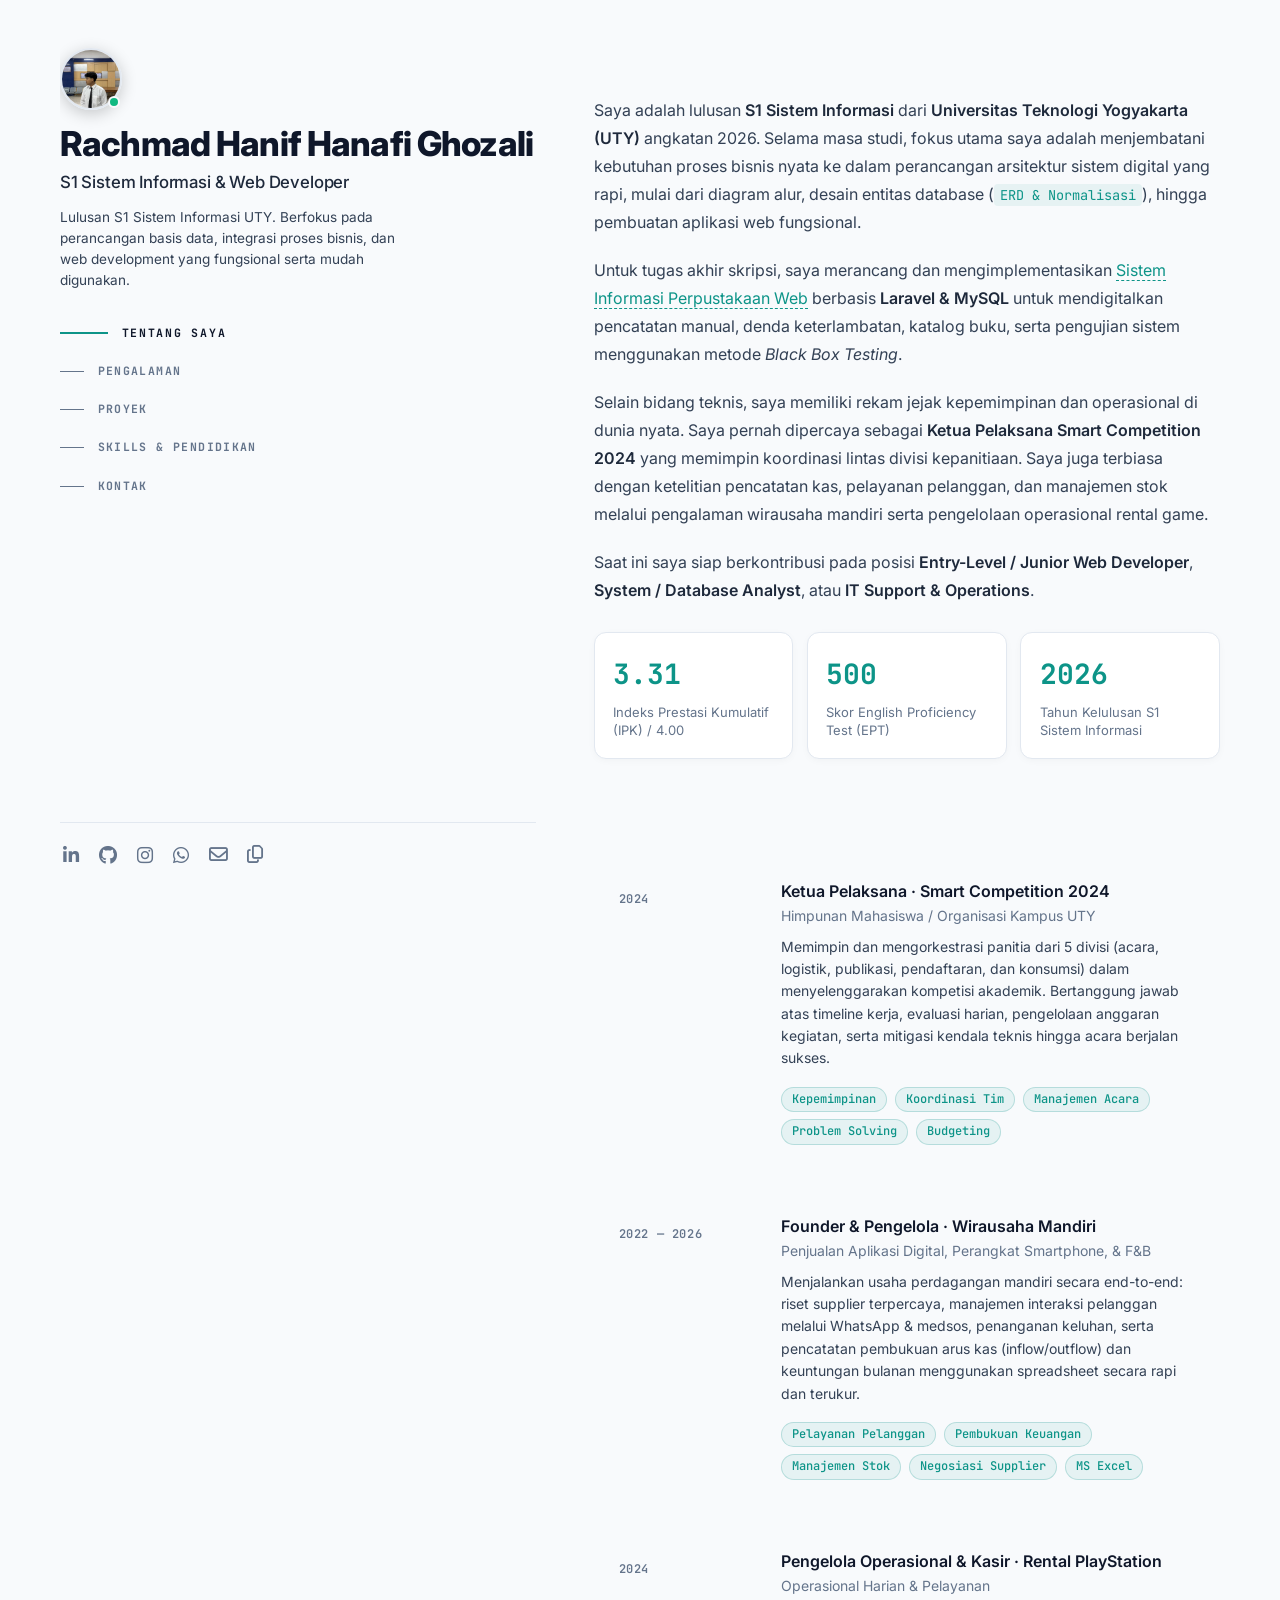
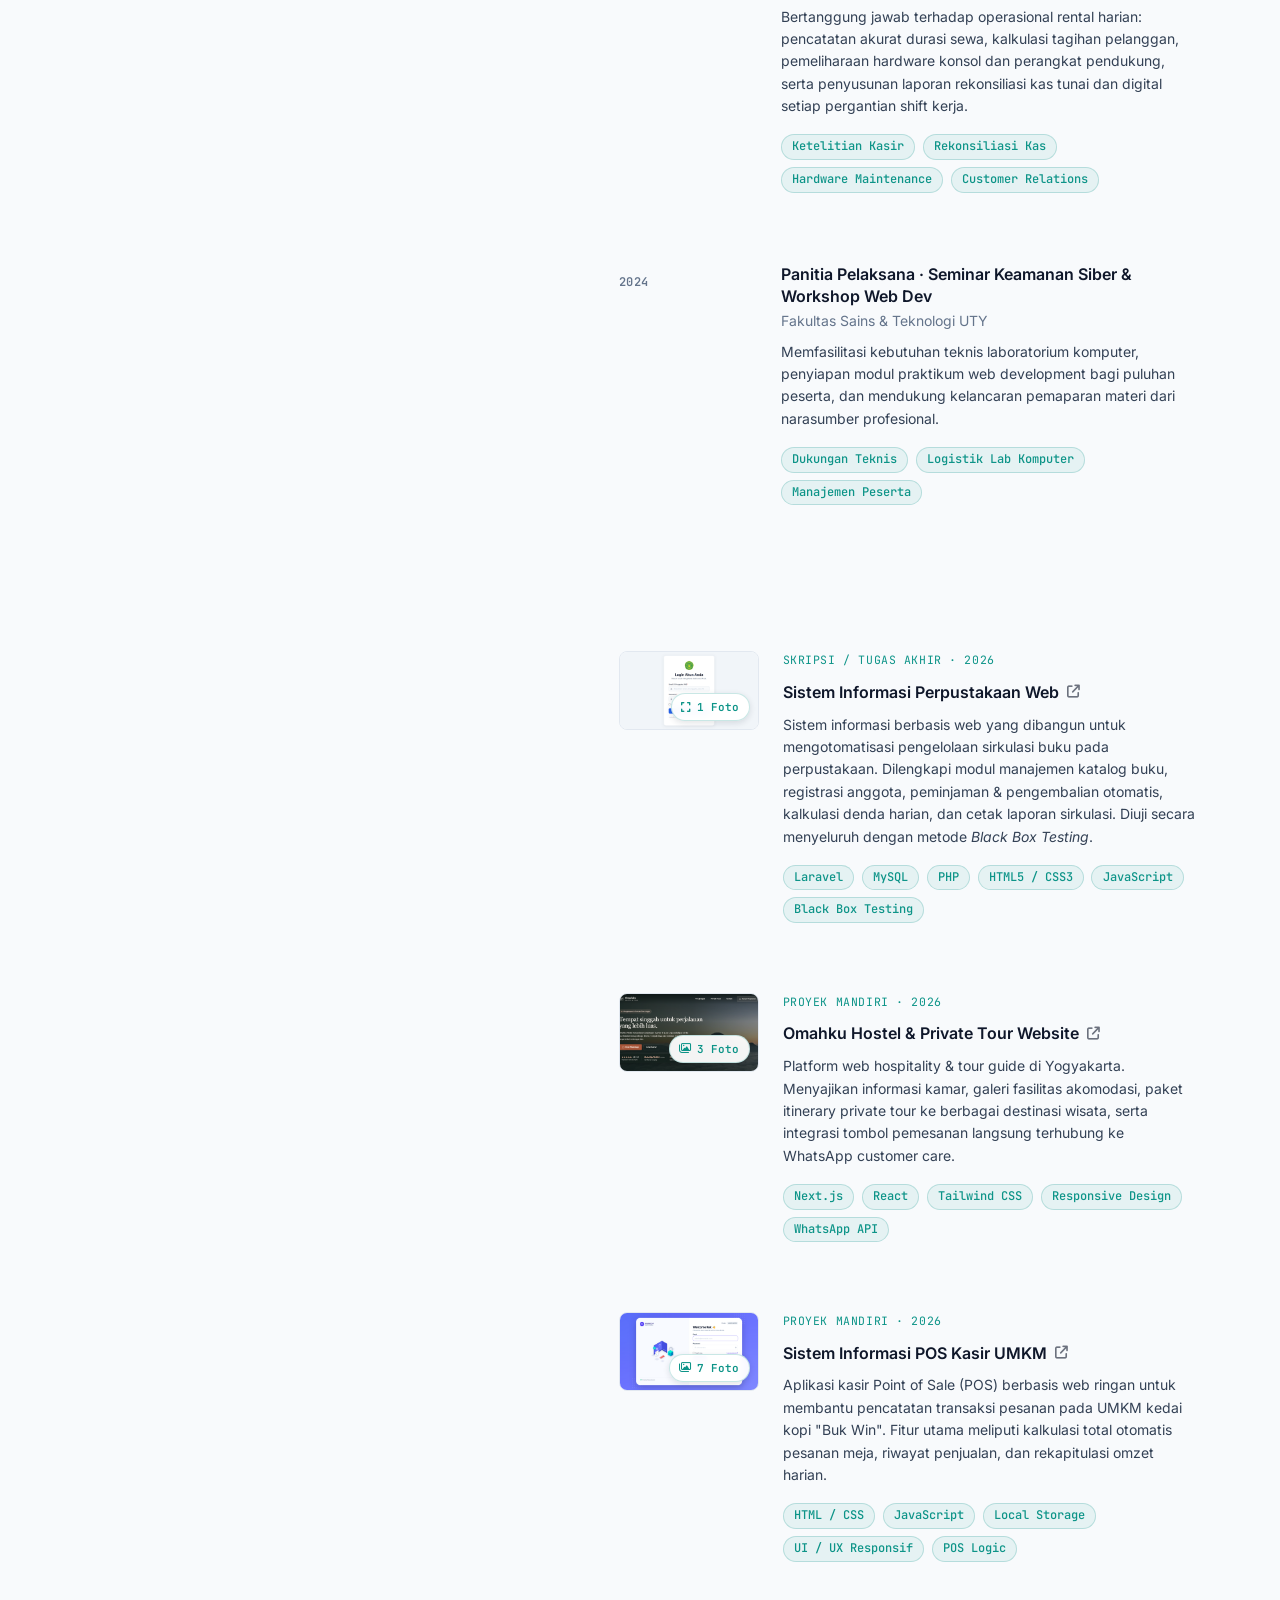
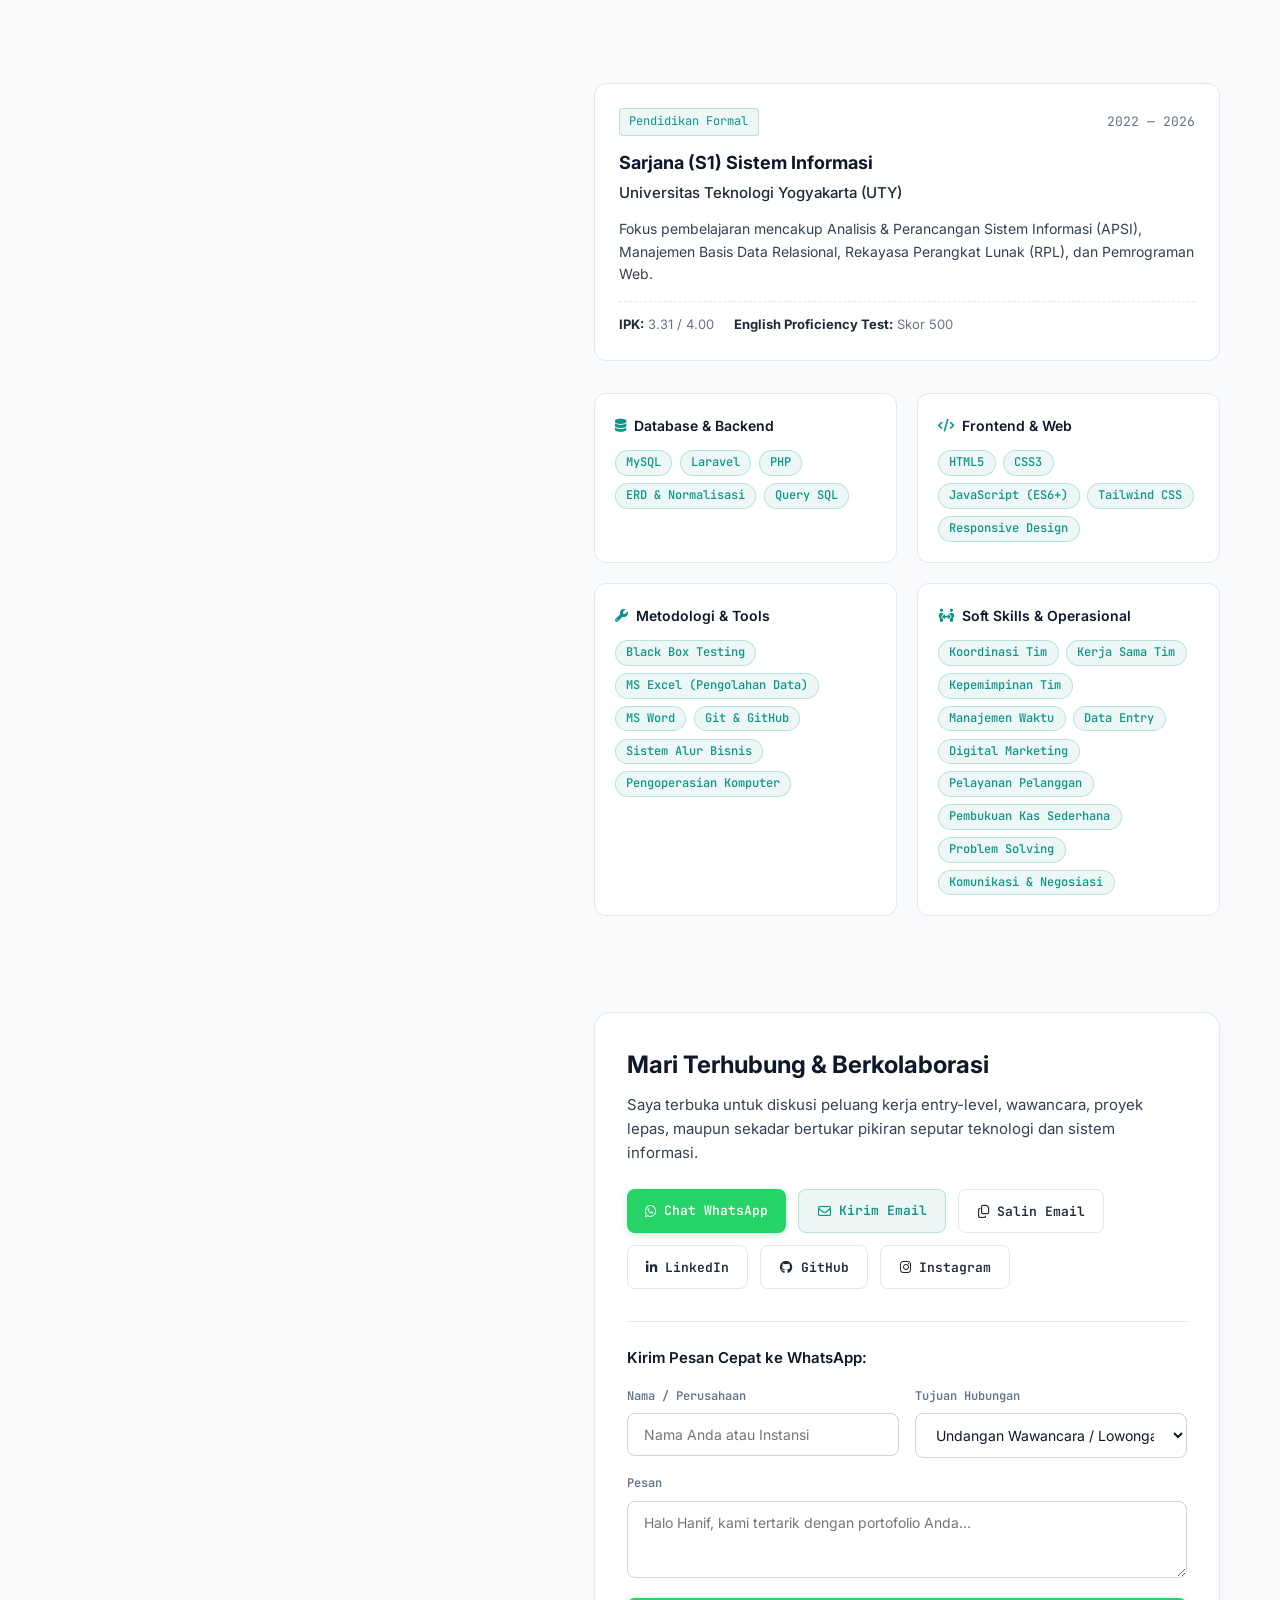
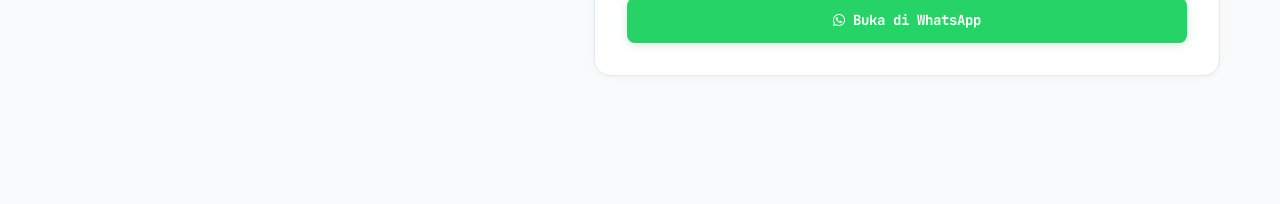
==== commit c15ec41f: "Perbaiki tampilan responsif mobile dan terapkan tema terang permanen" ====
--- a/portofolio_rachmad_hanif.html
+++ b/portofolio_rachmad_hanif.html
@@ -4,12 +4,12 @@
 <head>
   <meta charset="UTF-8" />
   <meta name="viewport" content="width=device-width, initial-scale=1.0, viewport-fit=cover" />
-  <meta name="theme-color" content="#0a192f" id="themeColorMeta" />
+  <meta name="theme-color" content="#f8fafc" id="themeColorMeta" />
   <title>Rachmad Hanif Hanafi Ghozali · S1 Sistem Informasi</title>
   <meta name="description"
     content="Portofolio Rachmad Hanif Hanafi Ghozali, lulusan S1 Sistem Informasi UTY 2026. Fokus pada analisis sistem, database MySQL, dan pengembangan web fungsional." />
 
-  <!-- Google Fonts: Inter & JetBrains Mono (Brittany Chiang aesthetic) -->
+  <!-- Google Fonts: Inter & JetBrains Mono (Clean, Modern Engineering Aesthetic) -->
   <link rel="preconnect" href="https://fonts.googleapis.com">
   <link rel="preconnect" href="https://fonts.gstatic.com" crossorigin>
   <link
@@ -20,7 +20,7 @@
   <link rel="stylesheet" href="style.css" />
 </head>
 
-<body class="theme-dark" id="top">
+<body class="theme-light" id="top">
 
   <!-- Interactive Spotlight Effect (Brittany Chiang signature) -->
   <div class="spotlight-overlay" id="spotlightOverlay" aria-hidden="true"></div>
@@ -35,15 +35,26 @@
 
   <!-- Mobile Top Bar (< 1024px) -->
   <header class="mobile-header">
-    <a href="#top" class="mobile-brand">RH</a>
-    <div class="mobile-actions">
-      <button class="theme-toggle-btn" id="mobileThemeToggle" aria-label="Ganti Mode Gelap / Terang" title="Ganti Tema">
-        <i class="fa-regular fa-sun"></i>
-      </button>
-      <a href="https://wa.me/6282252288526" target="_blank" rel="noopener noreferrer" class="mobile-cta-btn">
-        <i class="fa-brands fa-whatsapp"></i> Kontak
+    <div class="mobile-header-main">
+      <a href="#top" class="mobile-brand">
+        <img src="porto.jpeg" alt="Foto Hanif" class="mobile-brand-avatar" onerror="this.style.display='none'" />
+        <div class="mobile-brand-text">
+          <span class="mobile-brand-name">Rachmad Hanif</span>
+          <span class="mobile-brand-role">S1 Sistem Informasi</span>
+        </div>
+      </a>
+      <a href="https://wa.me/6282252288526" target="_blank" rel="noopener noreferrer" class="mobile-cta-btn" aria-label="Chat WhatsApp">
+        <i class="fa-brands fa-whatsapp"></i> Chat WA
       </a>
     </div>
+    <!-- Mobile Horizontal Quick Nav Pills -->
+    <nav class="mobile-quick-nav" aria-label="Navigasi Cepat Mobile">
+      <a href="#about" class="mobile-nav-pill active" data-section="about">Tentang</a>
+      <a href="#experience" class="mobile-nav-pill" data-section="experience">Pengalaman</a>
+      <a href="#projects" class="mobile-nav-pill" data-section="projects">Proyek</a>
+      <a href="#skills-edu" class="mobile-nav-pill" data-section="skills-edu">Keahlian</a>
+      <a href="#contact" class="mobile-nav-pill" data-section="contact">Kontak</a>
+    </nav>
   </header>
 
   <!-- Main Container: Brittany Chiang Split-Screen 2-Column Layout -->
@@ -60,12 +71,10 @@
             <span class="status-pulse" title="Tersedia untuk peluang kerja 2026"></span>
           </div>
           <div class="hero-intro">
-
-            </span>
             <h1 class="author-name">
               <a href="#top">Rachmad Hanif Hanafi Ghozali</a>
             </h1>
-            <h2 class="author-title">S1 Sistem Informasi & Web Developer</h2>
+            <h2 class="author-title">S1 Sistem Informasi &amp; Web Developer</h2>
             <p class="author-tagline">
               Lulusan S1 Sistem Informasi UTY. Berfokus pada perancangan basis data, integrasi proses bisnis, dan web
               development yang fungsional serta mudah digunakan.
@@ -109,10 +118,9 @@
         </nav>
       </div>
 
-      <!-- Bottom Sidebar: Socials, Salin Email & Theme Switcher -->
+      <!-- Bottom Sidebar: Socials, Salin Email -->
       <div class="sidebar-bottom">
         <ul class="social-links" aria-label="Tautan Kontak & Media Sosial">
-          <!-- Ganti 'username-anda' dengan username akun Anda -->
           <li>
             <a href="https://www.linkedin.com/in/rachmad-hanif-hanafi-ghozali-35021b300/" target="_blank"
               rel="noopener noreferrer" title="LinkedIn" aria-label="LinkedIn">
@@ -149,14 +157,6 @@
             </button>
           </li>
         </ul>
-
-        <div class="sidebar-controls">
-          <button class="theme-toggle-btn" id="themeToggle" aria-label="Ganti Tema Mode Gelap / Terang"
-            title="Ganti Tema">
-            <i class="fa-regular fa-sun" id="themeToggleIcon"></i>
-            <span class="theme-label" id="themeToggleLabel">Light</span>
-          </button>
-        </div>
       </div>
     </header>
 
--- a/style.css
+++ b/style.css
@@ -3,59 +3,23 @@
    Aesthetic Reference: Brittany Chiang (v5 Modern Split-Screen Portfolio)
    ========================================================================== */
 
-/* ===== CSS Variables & Design Tokens ===== */
+/* ===== CSS Variables & Design Tokens (Clean, Premium Light Theme) ===== */
 :root {
-  /* Dark Mode Tokens (Brittany Chiang Navy & Mint Teal - Default) */
-  --bg-primary: #0a192f;
-  --bg-secondary: #112240;
-  --bg-card: rgba(17, 34, 64, 0.4);
-  --bg-card-hover: rgba(30, 58, 102, 0.5);
-  --border-subtle: rgba(148, 163, 184, 0.12);
-  --border-highlight: rgba(45, 212, 191, 0.35);
-
-  --text-main: #94a3b8;
-  --text-bright: #e2e8f0;
-  --text-heading: #f8fafc;
-  --text-dim: #64748b;
-
-  --accent: #2dd4bf;
-  --accent-tint: rgba(45, 212, 191, 0.1);
-  --accent-border: rgba(45, 212, 191, 0.25);
-  --accent-hover: #5eead4;
-
-  --spotlight-gradient: radial-gradient(
-    600px circle at var(--mouse-x, -600px) var(--mouse-y, -600px),
-    rgba(29, 78, 216, 0.15),
-    transparent 80%
-  );
-
-  --shadow-card: 0 10px 30px -15px rgba(2, 6, 23, 0.6);
-  --shadow-card-hover: inset 0 1px 0 0 rgba(148, 163, 184, 0.15), 0 20px 35px -15px rgba(2, 6, 23, 0.7);
-
-  --font-sans: 'Inter', -apple-system, BlinkMacSystemFont, 'Segoe UI', Roboto, sans-serif;
-  --font-mono: 'JetBrains Mono', 'Fira Code', monospace;
-
-  --nav-indicator-w: 32px;
-  --nav-indicator-active-w: 64px;
-}
-
-/* Light Theme Tokens */
-body.theme-light {
   --bg-primary: #f8fafc;
   --bg-secondary: #ffffff;
-  --bg-card: rgba(255, 255, 255, 0.75);
-  --bg-card-hover: rgba(255, 255, 255, 0.98);
+  --bg-card: #ffffff;
+  --bg-card-hover: #ffffff;
   --border-subtle: #e2e8f0;
   --border-highlight: rgba(13, 148, 136, 0.4);
 
-  --text-main: #475569;
-  --text-bright: #0f172a;
-  --text-heading: #020617;
+  --text-main: #334155;
+  --text-bright: #1e293b;
+  --text-heading: #0f172a;
   --text-dim: #64748b;
 
   --accent: #0d9488;
   --accent-tint: rgba(13, 148, 136, 0.08);
-  --accent-border: rgba(13, 148, 136, 0.2);
+  --accent-border: rgba(13, 148, 136, 0.22);
   --accent-hover: #0f766e;
 
   --spotlight-gradient: radial-gradient(
@@ -64,8 +28,14 @@
     transparent 80%
   );
 
-  --shadow-card: 0 4px 20px -2px rgba(15, 23, 42, 0.04);
-  --shadow-card-hover: 0 15px 30px -5px rgba(15, 23, 42, 0.08), 0 0 0 1px rgba(13, 148, 136, 0.2);
+  --shadow-card: 0 2px 10px -2px rgba(15, 23, 42, 0.05);
+  --shadow-card-hover: 0 12px 24px -4px rgba(15, 23, 42, 0.09), 0 0 0 1px rgba(13, 148, 136, 0.25);
+
+  --font-sans: 'Inter', -apple-system, BlinkMacSystemFont, 'Segoe UI', Roboto, sans-serif;
+  --font-mono: 'JetBrains Mono', 'Fira Code', monospace;
+
+  --nav-indicator-w: 32px;
+  --nav-indicator-active-w: 64px;
 }
 
 /* ===== Base & Reset ===== */
@@ -98,10 +68,10 @@
 /* Custom Selection */
 ::selection {
   background-color: var(--accent);
-  color: #020617;
-}
-
-/* ===== Mouse Spotlight Overlay (Brittany Chiang signature) ===== */
+  color: #ffffff;
+}
+
+/* ===== Mouse Spotlight Overlay ===== */
 .spotlight-overlay {
   position: fixed;
   inset: 0;
@@ -115,7 +85,7 @@
 .preloader {
   position: fixed;
   inset: 0;
-  background-color: var(--bg-primary);
+  background-color: #f8fafc;
   z-index: 9999;
   display: flex;
   align-items: center;
@@ -139,7 +109,7 @@
 .preloader-spinner {
   width: 44px;
   height: 44px;
-  border: 3px solid var(--border-subtle);
+  border: 3px solid #e2e8f0;
   border-top-color: var(--accent);
   border-radius: 50%;
   animation: spin 0.8s cubic-bezier(0.65, 0, 0.35, 1) infinite;
@@ -148,9 +118,10 @@
 .preloader-text {
   font-family: var(--font-mono);
   font-size: 0.875rem;
-  color: var(--text-bright);
+  color: var(--text-heading);
   letter-spacing: 0.15em;
   text-transform: uppercase;
+  font-weight: 600;
 }
 
 @keyframes spin {
@@ -159,7 +130,7 @@
   }
 }
 
-/* ===== Mobile Header (< 1024px) ===== */
+/* ===== Mobile Header & Quick Nav (< 1024px) ===== */
 .mobile-header {
   display: none;
 }
@@ -167,50 +138,120 @@
 @media (max-width: 1023px) {
   .mobile-header {
     display: flex;
-    align-items: center;
-    justify-content: space-between;
+    flex-direction: column;
     position: sticky;
     top: 0;
     z-index: 50;
     width: 100%;
-    padding: 1rem 1.5rem;
-    background-color: var(--bg-primary);
+    background-color: rgba(255, 255, 255, 0.95);
     border-bottom: 1px solid var(--border-subtle);
-    backdrop-filter: blur(12px);
-    -webkit-backdrop-filter: blur(12px);
+    backdrop-filter: blur(14px);
+    -webkit-backdrop-filter: blur(14px);
+    box-shadow: 0 2px 8px -2px rgba(15, 23, 42, 0.05);
+  }
+
+  .mobile-header-main {
+    display: flex;
+    align-items: center;
+    justify-content: space-between;
+    padding: 0.75rem 1.25rem;
   }
 
   .mobile-brand {
-    font-family: var(--font-mono);
-    font-size: 1.25rem;
-    font-weight: 700;
-    color: var(--accent);
-    text-decoration: none;
-    letter-spacing: 0.05em;
-  }
-
-  .mobile-actions {
     display: flex;
     align-items: center;
     gap: 0.75rem;
+    text-decoration: none;
+  }
+
+  .mobile-brand-avatar {
+    width: 38px;
+    height: 38px;
+    border-radius: 50%;
+    object-fit: cover;
+    border: 2px solid var(--accent);
+  }
+
+  .mobile-brand-text {
+    display: flex;
+    flex-direction: column;
+    line-height: 1.25;
+  }
+
+  .mobile-brand-name {
+    font-weight: 700;
+    font-size: 0.9375rem;
+    color: var(--text-heading);
+  }
+
+  .mobile-brand-role {
+    font-family: var(--font-mono);
+    font-size: 0.7188rem;
+    color: var(--accent);
+    font-weight: 500;
   }
 
   .mobile-cta-btn {
     display: inline-flex;
     align-items: center;
-    gap: 0.5rem;
-    padding: 0.45rem 0.9rem;
+    gap: 0.45rem;
+    padding: 0.45rem 0.95rem;
     font-size: 0.8125rem;
-    font-weight: 500;
-    color: var(--accent);
-    border: 1px solid var(--accent);
-    border-radius: 6px;
+    font-weight: 600;
+    color: #ffffff;
+    background-color: #25d366;
+    border-radius: 9999px;
     text-decoration: none;
     transition: all 0.2s ease;
+    box-shadow: 0 2px 8px rgba(37, 211, 102, 0.28);
   }
 
   .mobile-cta-btn:hover {
-    background-color: var(--accent-tint);
+    background-color: #22c55e;
+    transform: translateY(-1px);
+  }
+
+  /* Horizontal Scrollable Quick Nav */
+  .mobile-quick-nav {
+    display: flex;
+    align-items: center;
+    gap: 0.45rem;
+    padding: 0.4rem 1.25rem 0.6rem;
+    overflow-x: auto;
+    scrollbar-width: none;
+    -ms-overflow-style: none;
+    border-top: 1px solid rgba(226, 232, 240, 0.7);
+  }
+
+  .mobile-quick-nav::-webkit-scrollbar {
+    display: none;
+  }
+
+  .mobile-nav-pill {
+    white-space: nowrap;
+    font-family: var(--font-sans);
+    font-size: 0.75rem;
+    font-weight: 600;
+    color: var(--text-dim);
+    background-color: #f1f5f9;
+    padding: 0.35rem 0.85rem;
+    border-radius: 9999px;
+    text-decoration: none;
+    transition: all 0.2s ease;
+    border: 1px solid transparent;
+    flex-shrink: 0;
+  }
+
+  .mobile-nav-pill:hover {
+    color: var(--text-heading);
+    background-color: #e2e8f0;
+  }
+
+  .mobile-nav-pill.active {
+    color: #ffffff;
+    background-color: var(--accent);
+    border-color: var(--accent);
+    box-shadow: 0 2px 8px rgba(13, 148, 136, 0.25);
   }
 }
 
@@ -558,25 +599,21 @@
   }
 }
 
-/* Mobile Sticky Section Header */
+/* Mobile Section Header (Clean Divider, Non-Sticky) */
 .section-heading-mobile {
   display: block;
-  position: sticky;
-  top: 60px;
-  z-index: 20;
-  background-color: var(--bg-primary);
-  padding: 1rem 0 0.75rem;
-  margin-bottom: 1.5rem;
-  border-bottom: 1px solid var(--border-subtle);
-  backdrop-filter: blur(8px);
+  padding: 0.5rem 0 0.65rem;
+  margin-bottom: 1.25rem;
+  border-bottom: 2px solid var(--accent-border);
 }
 
 .section-heading-mobile h2 {
   font-family: var(--font-mono);
-  font-size: 0.875rem;
+  font-size: 0.8125rem;
   font-weight: 700;
-  letter-spacing: 0.15em;
-  color: var(--accent);
+  letter-spacing: 0.12em;
+  color: var(--accent);
+  text-transform: uppercase;
 }
 
 @media (min-width: 1024px) {
@@ -623,26 +660,27 @@
 
 .highlight-boxes {
   display: grid;
-  grid-template-columns: repeat(auto-fit, minmax(180px, 1fr));
-  gap: 1rem;
-  margin-top: 2rem;
+  grid-template-columns: repeat(auto-fit, minmax(130px, 1fr));
+  gap: 0.85rem;
+  margin-top: 1.75rem;
 }
 
 .highlight-item {
   background-color: var(--bg-card);
   border: 1px solid var(--border-subtle);
-  border-radius: 10px;
-  padding: 1.25rem;
+  border-radius: 12px;
+  padding: 1.15rem;
   display: flex;
   flex-direction: column;
   gap: 0.35rem;
   transition: all 0.25s ease;
+  box-shadow: var(--shadow-card);
 }
 
 .highlight-item:hover {
   border-color: var(--border-highlight);
   transform: translateY(-2px);
-  box-shadow: var(--shadow-card);
+  box-shadow: var(--shadow-card-hover);
 }
 
 .highlight-num {
@@ -658,8 +696,7 @@
   line-height: 1.4;
 }
 
-/* ===== CARD GROUP HOVER SYSTEM (Brittany Chiang signature) ===== */
-/* Hovering the group dims non-hovered items slightly, highlighting the hovered one */
+/* ===== CARD GROUP HOVER SYSTEM ===== */
 .card-group {
   list-style: none;
   display: flex;
@@ -669,7 +706,7 @@
 
 @media (min-width: 1024px) {
   .card-group:hover .card-item {
-    opacity: 0.55;
+    opacity: 0.6;
     transition: opacity 0.3s ease;
   }
 
@@ -682,16 +719,18 @@
   transition: opacity 0.3s ease;
 }
 
+/* Card Container: Clean Card on Mobile & Subtle Split-Screen on Desktop */
 .card-container {
-  background-color: transparent;
-  border: 1px solid transparent;
-  border-radius: 12px;
-  padding: 1.5rem;
+  background-color: var(--bg-card);
+  border: 1px solid var(--border-subtle);
+  border-radius: 14px;
+  padding: 1.25rem;
   display: flex;
   flex-direction: column;
   gap: 1rem;
   position: relative;
   transition: all 0.25s cubic-bezier(0.4, 0, 0.2, 1);
+  box-shadow: var(--shadow-card);
 }
 
 @media (min-width: 640px) {
@@ -699,13 +738,22 @@
     display: grid;
     grid-template-columns: 1fr 3fr;
     gap: 1.5rem;
-  }
-}
-
-.card-container:hover {
-  background-color: var(--bg-card-hover);
-  border-color: var(--border-subtle);
-  box-shadow: var(--shadow-card-hover);
+    padding: 1.5rem;
+  }
+}
+
+@media (min-width: 1024px) {
+  .card-container {
+    background-color: transparent;
+    border-color: transparent;
+    box-shadow: none;
+  }
+
+  .card-container:hover {
+    background-color: #ffffff;
+    border-color: var(--border-subtle);
+    box-shadow: var(--shadow-card-hover);
+  }
 }
 
 /* Experience Time Badge */
@@ -824,14 +872,14 @@
 
 .gallery-badge {
   position: absolute;
-  bottom: 0.45rem;
-  right: 0.45rem;
-  background-color: rgba(10, 25, 47, 0.88);
+  bottom: 0.5rem;
+  right: 0.5rem;
+  background-color: rgba(255, 255, 255, 0.95);
   color: var(--accent);
   font-family: var(--font-mono);
   font-size: 0.6875rem;
   font-weight: 600;
-  padding: 0.2rem 0.55rem;
+  padding: 0.25rem 0.6rem;
   border-radius: 9999px;
   border: 1px solid var(--accent-border);
   backdrop-filter: blur(4px);
@@ -839,26 +887,20 @@
   align-items: center;
   gap: 0.35rem;
   z-index: 2;
-  pointer-events: none;
+  box-shadow: 0 2px 6px rgba(15, 23, 42, 0.12);
   transition: all 0.2s ease;
-}
-
-body.theme-light .gallery-badge {
-  background-color: rgba(255, 255, 255, 0.92);
-  color: var(--accent);
-  border-color: var(--accent-border);
 }
 
 .thumbnail-hover-overlay {
   position: absolute;
   inset: 0;
-  background: rgba(10, 25, 47, 0.6);
+  background: rgba(15, 23, 42, 0.6);
   display: flex;
   flex-direction: column;
   align-items: center;
   justify-content: center;
   gap: 0.3rem;
-  color: var(--accent);
+  color: #ffffff;
   font-family: var(--font-mono);
   font-size: 0.75rem;
   font-weight: 600;
@@ -1067,6 +1109,7 @@
   font-size: 0.8125rem;
   font-weight: 600;
   padding: 0.65rem 1.15rem;
+  min-height: 44px;
   border-radius: 8px;
   text-decoration: none;
   cursor: pointer;
@@ -1075,14 +1118,15 @@
 
 .btn-action.primary {
   background-color: #25d366;
-  color: #020617;
+  color: #ffffff;
   border: none;
+  box-shadow: 0 2px 6px rgba(37, 211, 102, 0.25);
 }
 
 .btn-action.primary:hover {
   background-color: #22c55e;
   transform: translateY(-2px);
-  box-shadow: 0 6px 16px rgba(37, 211, 102, 0.3);
+  box-shadow: 0 6px 16px rgba(37, 211, 102, 0.35);
 }
 
 .btn-action.secondary {
@@ -1093,19 +1137,50 @@
 
 .btn-action.secondary:hover {
   background-color: var(--accent);
-  color: #020617;
+  color: #ffffff;
   transform: translateY(-2px);
 }
 
 .btn-action.ghost {
-  background-color: transparent;
+  background-color: #ffffff;
   color: var(--text-bright);
   border: 1px solid var(--border-subtle);
 }
 
 .btn-action.ghost:hover {
-  border-color: var(--text-bright);
+  border-color: var(--accent);
+  color: var(--accent);
   transform: translateY(-2px);
+}
+
+@media (max-width: 640px) {
+  .contact-box {
+    padding: 1.25rem;
+  }
+
+  .contact-headline {
+    font-size: 1.25rem;
+  }
+
+  .contact-action-row {
+    display: grid;
+    grid-template-columns: repeat(2, 1fr);
+    gap: 0.5rem;
+  }
+
+  .btn-action {
+    width: 100%;
+    justify-content: center;
+    padding: 0.65rem 0.5rem;
+    font-size: 0.75rem;
+    text-align: center;
+  }
+
+  .btn-action.primary {
+    grid-column: span 2;
+    font-size: 0.875rem;
+    padding: 0.75rem 1rem;
+  }
 }
 
 /* Quick WA Form */
@@ -1118,7 +1193,7 @@
 .quick-form-title {
   font-size: 0.9375rem;
   font-weight: 600;
-  color: var(--text-bright);
+  color: var(--text-heading);
   margin-bottom: 1rem;
 }
 
@@ -1158,8 +1233,8 @@
 .form-field textarea {
   width: 100%;
   padding: 0.75rem 1rem;
-  background-color: var(--bg-primary);
-  border: 1px solid var(--border-subtle);
+  background-color: #ffffff;
+  border: 1px solid #cbd5e1;
   border-radius: 8px;
   color: var(--text-heading);
   font-family: var(--font-sans);
@@ -1176,21 +1251,23 @@
 }
 
 .btn-action.submit-wa {
-  background-color: var(--text-bright);
-  color: var(--bg-primary);
+  background-color: #25d366;
+  color: #ffffff;
   border: none;
   justify-content: center;
-  padding: 0.8rem;
+  padding: 0.85rem 1.25rem;
   font-size: 0.875rem;
   font-weight: 700;
   border-radius: 8px;
   margin-top: 0.25rem;
+  cursor: pointer;
+  box-shadow: 0 2px 8px rgba(37, 211, 102, 0.25);
 }
 
 .btn-action.submit-wa:hover {
-  background-color: var(--accent);
-  color: #020617;
+  background-color: #22c55e;
   transform: translateY(-2px);
+  box-shadow: 0 4px 12px rgba(37, 211, 102, 0.35);
 }
 
 /* Colophon Footer (Brittany Chiang tribute) */
